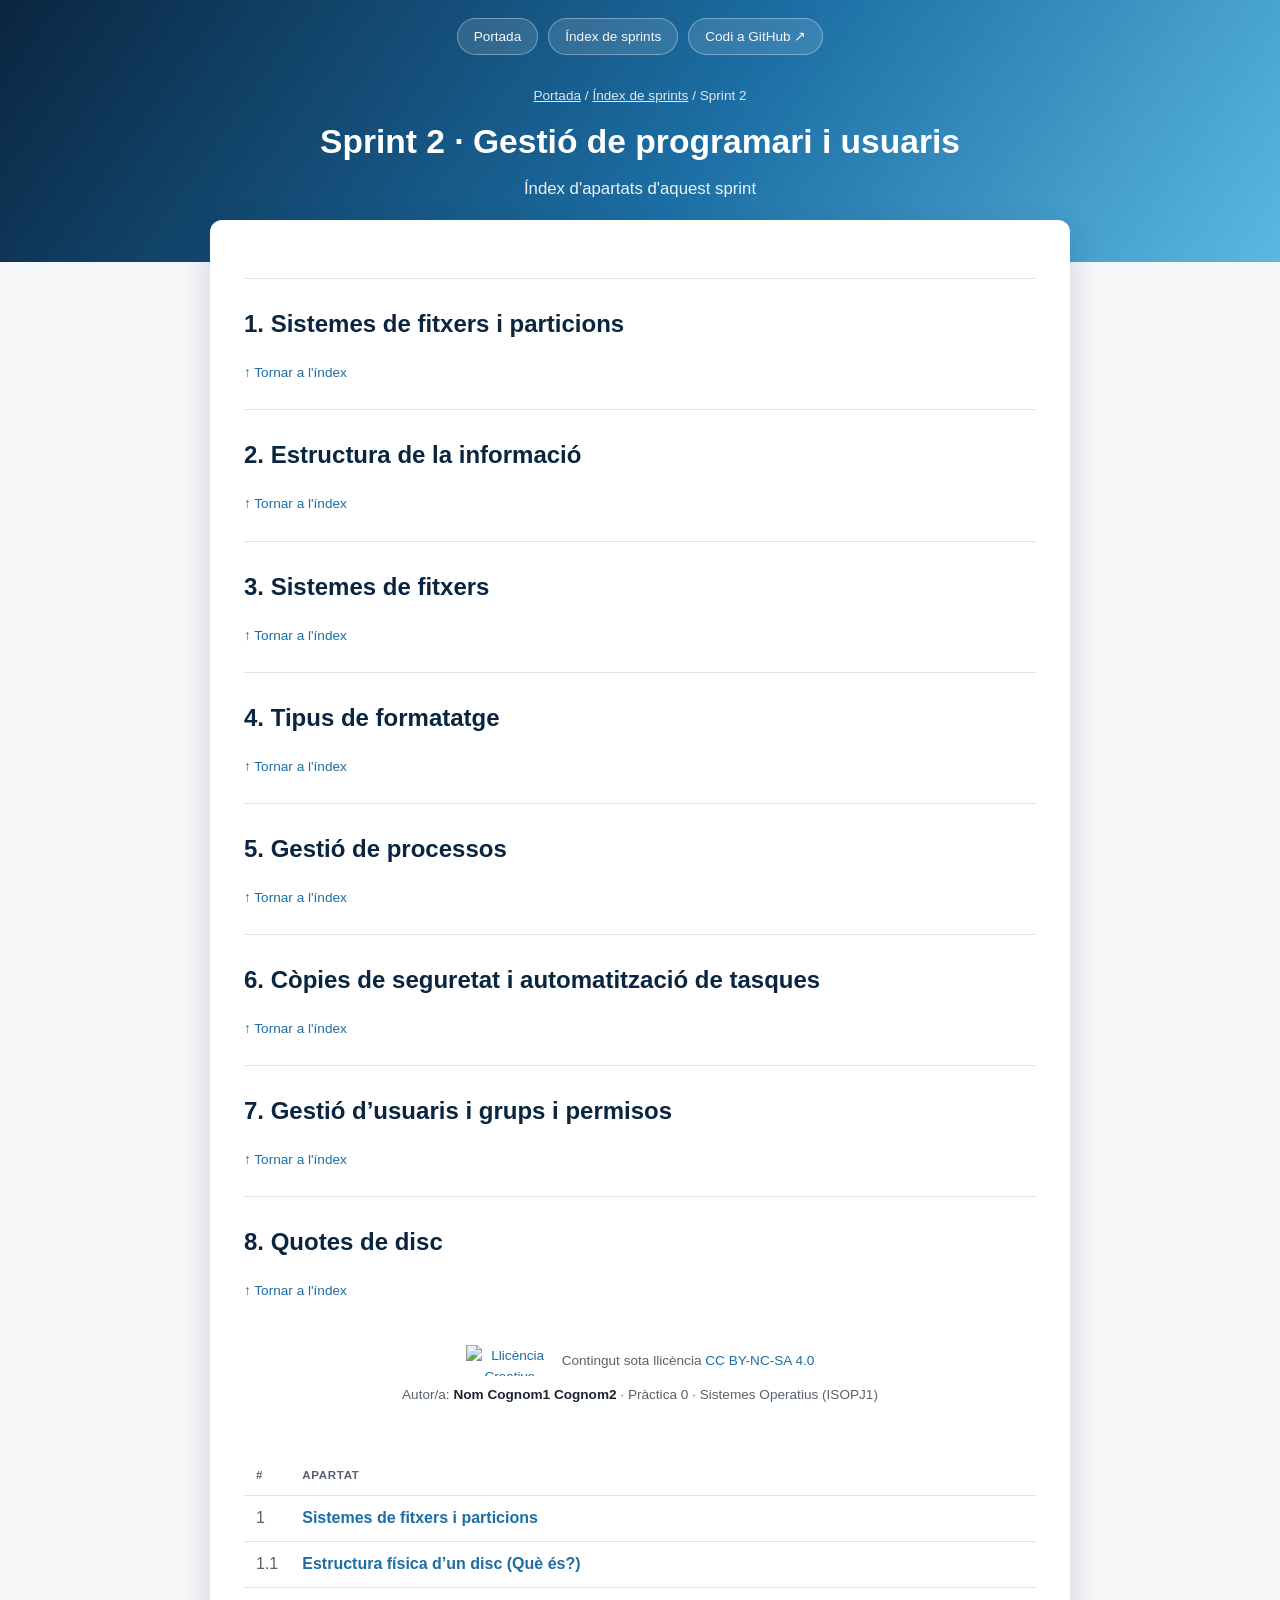
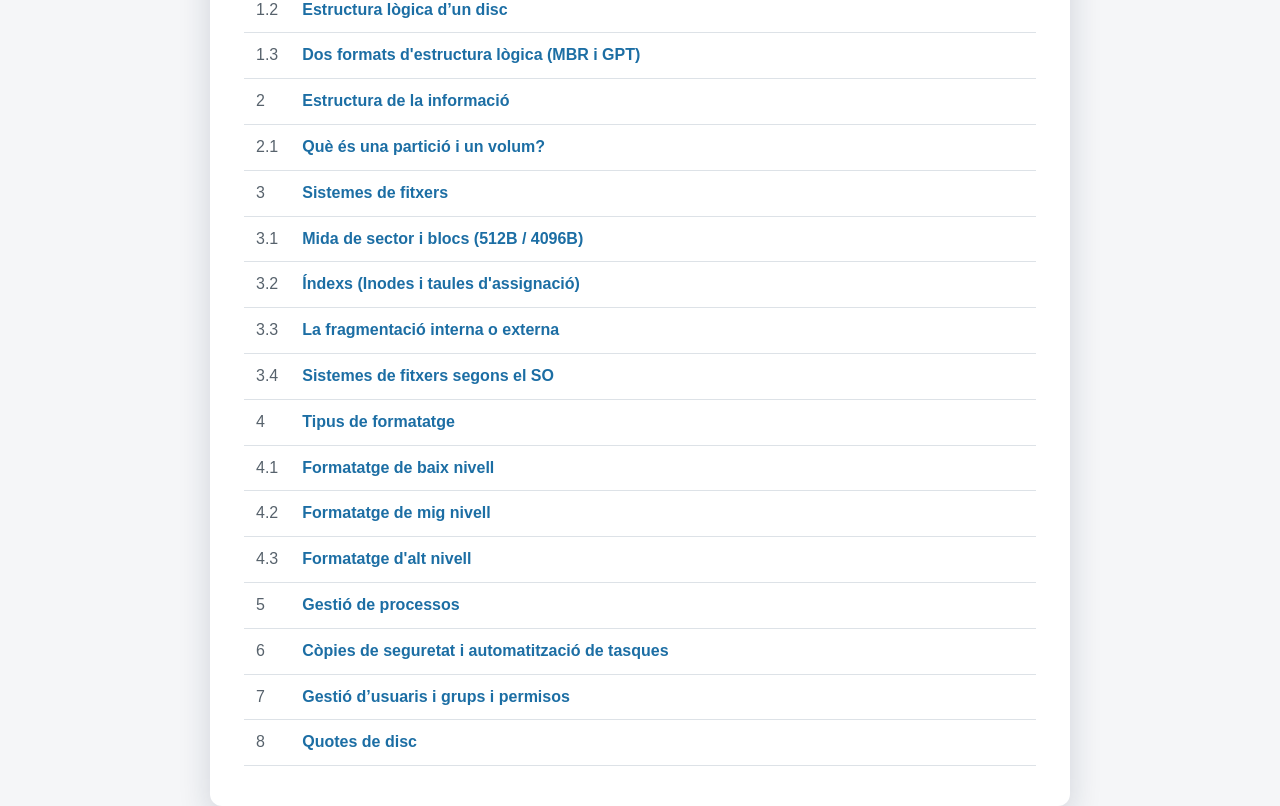
==== ubuntu/sprint2/index.html @ 359aeb5a "inici" ====
<!DOCTYPE html>
<html lang="ca">
<head>
<meta charset="UTF-8">
<meta name="viewport" content="width=device-width, initial-scale=1.0">
<title>Sprint 2 · Gestió de programari i usuaris</title>
<link rel="stylesheet" href="../../css/estils.css">
</head>
<body>

<header class="hero">
  <nav class="hero-nav">
    <a href="../../index.html">Portada</a>
    <a href="../../sprints.html">Índex de sprints</a>
    <a href="https://github.com/" target="_blank" rel="noopener">Codi a GitHub ↗</a>
  </nav>
  <div class="hero-titol">
    <p class="miguetes"><a href="../index.html">Portada</a> / <a href="../sprints.html">Índex de sprints</a> / Sprint 2</p>
    <h1>Sprint 2 · Gestió de programari i usuaris</h1>
    <p class="subtitol">Índex d'apartats d'aquest sprint</p>
  </div>
</header>

<main class="contenidor">
  <section class="panell">
    <a id="index-apartats"></a>
    <table class="taula-apartats">
      <thead>
        <tr><th>#</th><th>Apartat</th></tr>
      </thead>
            <tbody>
        <tr><td>1</td><td><a href="#apartat1">Sistemes de fitxers i particions</a></td></tr>
        <tr class="subapartat-index"><td>1.1</td><td><a href="#apartat1-1">Estructura física d’un disc (Què és?)</a></td></tr>
        <tr class="subapartat-index"><td>1.2</td><td><a href="#apartat1-2">Estructura lògica d’un disc</a></td></tr>
        <tr class="subapartat-index"><td>1.3</td><td><a href="#apartat1-3">Dos formats d'estructura lògica (MBR i GPT)</a></td></tr>
        
        <tr><td>2</td><td><a href="#apartat2">Estructura de la informació</a></td></tr>
        <tr class="subapartat-index"><td>2.1</td><td><a href="#apartat2-1">Què és una partició i un volum?</a></td></tr>
        
        <tr><td>3</td><td><a href="#apartat3">Sistemes de fitxers</a></td></tr>
        <tr class="subapartat-index"><td>3.1</td><td><a href="#apartat3-1">Mida de sector i blocs (512B / 4096B)</a></td></tr>
        <tr class="subapartat-index"><td>3.2</td><td><a href="#apartat3-2">Índexs (Inodes i taules d'assignació)</a></td></tr>
        <tr class="subapartat-index"><td>3.3</td><td><a href="#apartat3-3">La fragmentació interna o externa</a></td></tr>
        <tr class="subapartat-index"><td>3.4</td><td><a href="#apartat3-4">Sistemes de fitxers segons el SO</a></td></tr>
        
        <tr><td>4</td><td><a href="#apartat4">Tipus de formatatge</a></td></tr> 
        <tr class="subapartat-index"><td>4.1</td><td><a href="#apartat4-1">Formatatge de baix nivell</a></td></tr>
        <tr class="subapartat-index"><td>4.2</td><td><a href="#apartat4-2">Formatatge de mig nivell</a></td></tr>
        <tr class="subapartat-index"><td>4.3</td><td><a href="#apartat4-3">Formatatge d'alt nivell</a></td></tr>

        <tr><td>5</td><td><a href="#apartat5">Gestió de processos</a></td></tr>
        <tr><td>6</td><td><a href="#apartat6">Còpies de seguretat i automatització de tasques</a></td></tr>
        <tr><td>7</td><td><a href="#apartat7">Gestió d’usuaris i grups i permisos</a></td></tr>        
        <tr><td>8</td><td><a href="#apartat8">Quotes de disc</a></td></tr>
      </tbody>

    <article class="apartat" id="apartat1">
      <h2>1. Sistemes de fitxers i particions</h2>
      <p class="tornar-index"><a href="#index-apartats">↑ Tornar a l'índex</a></p>
    </article>
    <article class="apartat" id="apartat2">
      <h2>2. Estructura de la informació</h2>
      <p class="tornar-index"><a href="#index-apartats">↑ Tornar a l'índex</a></p>
    </article>
    <article class="apartat" id="apartat3">
      <h2>3. Sistemes de fitxers</h2>
      <p class="tornar-index"><a href="#index-apartats">↑ Tornar a l'índex</a></p>
    </article>
    <article class="apartat" id="apartat4">
      <h2>4. Tipus de formatatge</h2>
      <p class="tornar-index"><a href="#index-apartats">↑ Tornar a l'índex</a></p>
    </article>
    <article class="apartat" id="apartat5">
      <h2>5. Gestió de processos</h2>
      <p class="tornar-index"><a href="#index-apartats">↑ Tornar a l'índex</a></p>
    </article>
    <article class="apartat" id="apartat6">
      <h2>6. Còpies de seguretat i automatització de tasques</h2>
      <p class="tornar-index"><a href="#index-apartats">↑ Tornar a l'índex</a></p>
    </article>
    <article class="apartat" id="apartat7">
      <h2>7. Gestió d’usuaris i grups i permisos</h2>
      <p class="tornar-index"><a href="#index-apartats">↑ Tornar a l'índex</a></p>
    </article>
    <article class="apartat" id="apartat8">
      <h2>8. Quotes de disc</h2>
      <p class="tornar-index"><a href="#index-apartats">↑ Tornar a l'índex</a></p>
    </article>
  </section>
</main>

<footer class="peu">
  <p class="peu-llicencia">
    <a href="https://creativecommons.org/licenses/by-nc-sa/4.0/deed.ca" target="_blank" rel="license noopener">
      <img src="https://licensebuttons.net/l/by-nc-sa/4.0/88x31.png" alt="Llicència Creative Commons Reconeixement-NoComercial-CompartirIgual 4.0" width="88" height="31">
    </a>
    <span>Contingut sota llicència <a href="https://creativecommons.org/licenses/by-nc-sa/4.0/deed.ca" target="_blank" rel="license noopener">CC BY-NC-SA 4.0</a></span>
  </p>
  <p class="autoria">Autor/a: <strong>Nom Cognom1 Cognom2</strong> · Pràctica 0 · Sistemes Operatius (ISOPJ1)</p>
</footer>

</body>
</html>
---- css/estils.css ----
/* Full de estils comu per a tot el lloc.
   Enllaça-la sempre igual:
   <link rel="stylesheet" href="../css/estils.css">  (des d'una carpeta de sprint)
   <link rel="stylesheet" href="css/estils.css">      (des de l'arrel) */

:root {
  --mari: #0a2540;
  --teal: #1c6ea4;
  --ambre: #5bb8e0;
  --tinta: #1b2430;
  --tinta-suau: #57626c;
  --fons: #f5f6f8;
  --blanc: #ffffff;
  --vora: #dde2e7;
  --radi: 12px;
}

* { box-sizing: border-box; }

body {
  margin: 0;
  font-family: "Segoe UI", Roboto, Arial, sans-serif;
  color: var(--tinta);
  background: var(--fons);
  line-height: 1.55;
}

a { color: var(--teal); text-decoration: none; }
a:hover { text-decoration: underline; }

.contenidor {
  max-width: 900px;
  margin: 0 auto;
  padding: 0 20px;
}

/* ---------- Capçalera / hero (present a totes les pàgines) ---------- */
.hero {
  background: linear-gradient(125deg, var(--mari) 0%, var(--teal) 55%, var(--ambre) 100%);
  padding-bottom: 60px;
  color: var(--blanc);
}

.hero-nav {
  display: flex;
  justify-content: center;
  gap: 10px;
  flex-wrap: wrap;
  padding: 18px 20px 0;
}

.hero-nav a {
  color: rgba(255, 255, 255, 0.95);
  background: rgba(255, 255, 255, 0.12);
  border: 1px solid rgba(255, 255, 255, 0.35);
  padding: 7px 16px;
  border-radius: 999px;
  font-size: 0.85rem;
  text-decoration: none;
}
.hero-nav a:hover { background: rgba(255, 255, 255, 0.24); text-decoration: none; }

.hero-titol {
  text-align: center;
  padding: 30px 20px 0;
}

.hero-titol .miguetes {
  font-size: 0.85rem;
  opacity: 0.85;
  margin: 0 0 10px;
}
.hero-titol .miguetes a { color: #fff; text-decoration: underline; }

.hero-titol h1 {
  margin: 0 0 8px;
  font-size: 2.1rem;
  color: #fff;
}

.hero-titol p.subtitol {
  margin: 0;
  opacity: 0.92;
  font-size: 1.05rem;
}

/* ---------- Panell blanc flotant que xafa el hero ---------- */
main { padding-bottom: 50px; }

.panell {
  background: var(--blanc);
  border-radius: var(--radi);
  box-shadow: 0 12px 32px rgba(18, 37, 66, 0.16);
  margin-top: -42px;
  padding: 32px 34px;
  position: relative;
  z-index: 1;
}

/* ---------- Portada ---------- */
.portada-hero { text-align: center; }
.portada-hero img.imatge-portada {
  max-width: 300px;
  width: 100%;
  height: auto;
  margin-bottom: 22px;
}

.fitxa-alumne {
  display: inline-block;
  background: var(--fons);
  border: 1px solid var(--vora);
  border-radius: var(--radi);
  padding: 14px 22px;
  margin: 20px 0;
  text-align: left;
}
.fitxa-alumne p { margin: 3px 0; }
.fitxa-alumne strong { color: var(--mari); }

.boto {
  display: inline-block;
  background: var(--teal);
  color: var(--blanc) !important;
  padding: 12px 26px;
  border-radius: var(--radi);
  font-weight: 600;
  text-decoration: none !important;
  margin-top: 8px;
}
.boto:hover { background: var(--mari); }

/* ---------- Graella de targetes (sprints / apartats) ---------- */
.rejilla-targetes {
  display: grid;
  grid-template-columns: repeat(auto-fit, minmax(220px, 1fr));
  gap: 16px;
  margin: 24px 0 6px;
}

.targeta {
  display: block;
  background: var(--fons);
  border: 1px solid var(--vora);
  border-radius: var(--radi);
  padding: 18px 20px;
  transition: box-shadow 0.15s, transform 0.15s;
}
.targeta:hover {
  box-shadow: 0 4px 14px rgba(12, 110, 115, 0.18);
  transform: translateY(-2px);
  text-decoration: none;
}
.targeta .numero {
  display: inline-block;
  background: var(--teal);
  color: var(--blanc);
  font-size: 0.75rem;
  font-weight: 700;
  padding: 2px 9px;
  border-radius: 999px;
  margin-bottom: 8px;
}
.targeta h3 { margin: 0 0 4px; color: var(--tinta); font-size: 1.05rem; }
.targeta p { margin: 0; color: var(--tinta-suau); font-size: 0.9rem; }

h1, h2 { color: var(--mari); }

.consell {
  color: var(--tinta-suau);
  font-size: 0.9rem;
  margin-top: 18px;
}
.consell code { background: var(--fons); padding: 1px 5px; border-radius: 4px; }

/* ---------- Taula d'apartats (índex intern d'un sprint, amb ancoratges) ---------- */
.taula-apartats {
  width: 100%;
  border-collapse: collapse;
  margin: 6px 0 8px;
}
.taula-apartats th, .taula-apartats td {
  text-align: left;
  padding: 10px 12px;
  border-bottom: 1px solid var(--vora);
}
.taula-apartats th {
  font-size: 0.72rem;
  letter-spacing: 0.06em;
  text-transform: uppercase;
  color: var(--tinta-suau);
}
.taula-apartats td:first-child, .taula-apartats th:first-child { width: 46px; color: var(--tinta-suau); }
.taula-apartats tr:hover td { background: var(--fons); }
.taula-apartats a { font-weight: 600; }

/* ---------- Contingut d'un apartat, dins de la mateixa pàgina ---------- */
.apartat {
  scroll-margin-top: 20px;
  padding-top: 26px;
  margin-top: 26px;
  border-top: 1px solid var(--vora);
}
.apartat h2 { margin-top: 0; }
.apartat img {
  max-width: 100%;
  border-radius: var(--radi);
  border: 1px solid var(--vora);
  margin: 14px 0;
}
.apartat ul { padding-left: 22px; }
.apartat li { margin: 4px 0; }
.tornar-index { font-size: 0.85rem; }

/* ---------- Peu de pàgina: llicència i autoria (fix a totes les pàgines) ---------- */
footer.peu {
  text-align: center;
  color: var(--tinta-suau);
  font-size: 0.85rem;
  padding: 30px 20px 46px;
}
.peu-llicencia {
  display: flex;
  align-items: center;
  justify-content: center;
  gap: 8px;
  flex-wrap: wrap;
  margin: 0 0 8px;
}
.peu-llicencia img { display: block; }
footer.peu .autoria { margin: 0; }
footer.peu .autoria strong { color: var(--tinta); }

/* ---------- Bloc de llicència a la portada ---------- */
.bloc-llicencia {
  border: 1px solid var(--vora);
  border-radius: var(--radi);
  padding: 18px 20px;
  margin-top: 22px;
  text-align: left;
  background: var(--fons);
}
.bloc-llicencia h3 { margin: 0 0 8px; font-size: 1rem; color: var(--mari); }
.bloc-llicencia p { margin: 6px 0; font-size: 0.92rem; }
.bloc-llicencia .badge-cc { display: flex; align-items: center; gap: 10px; margin-top: 10px; }
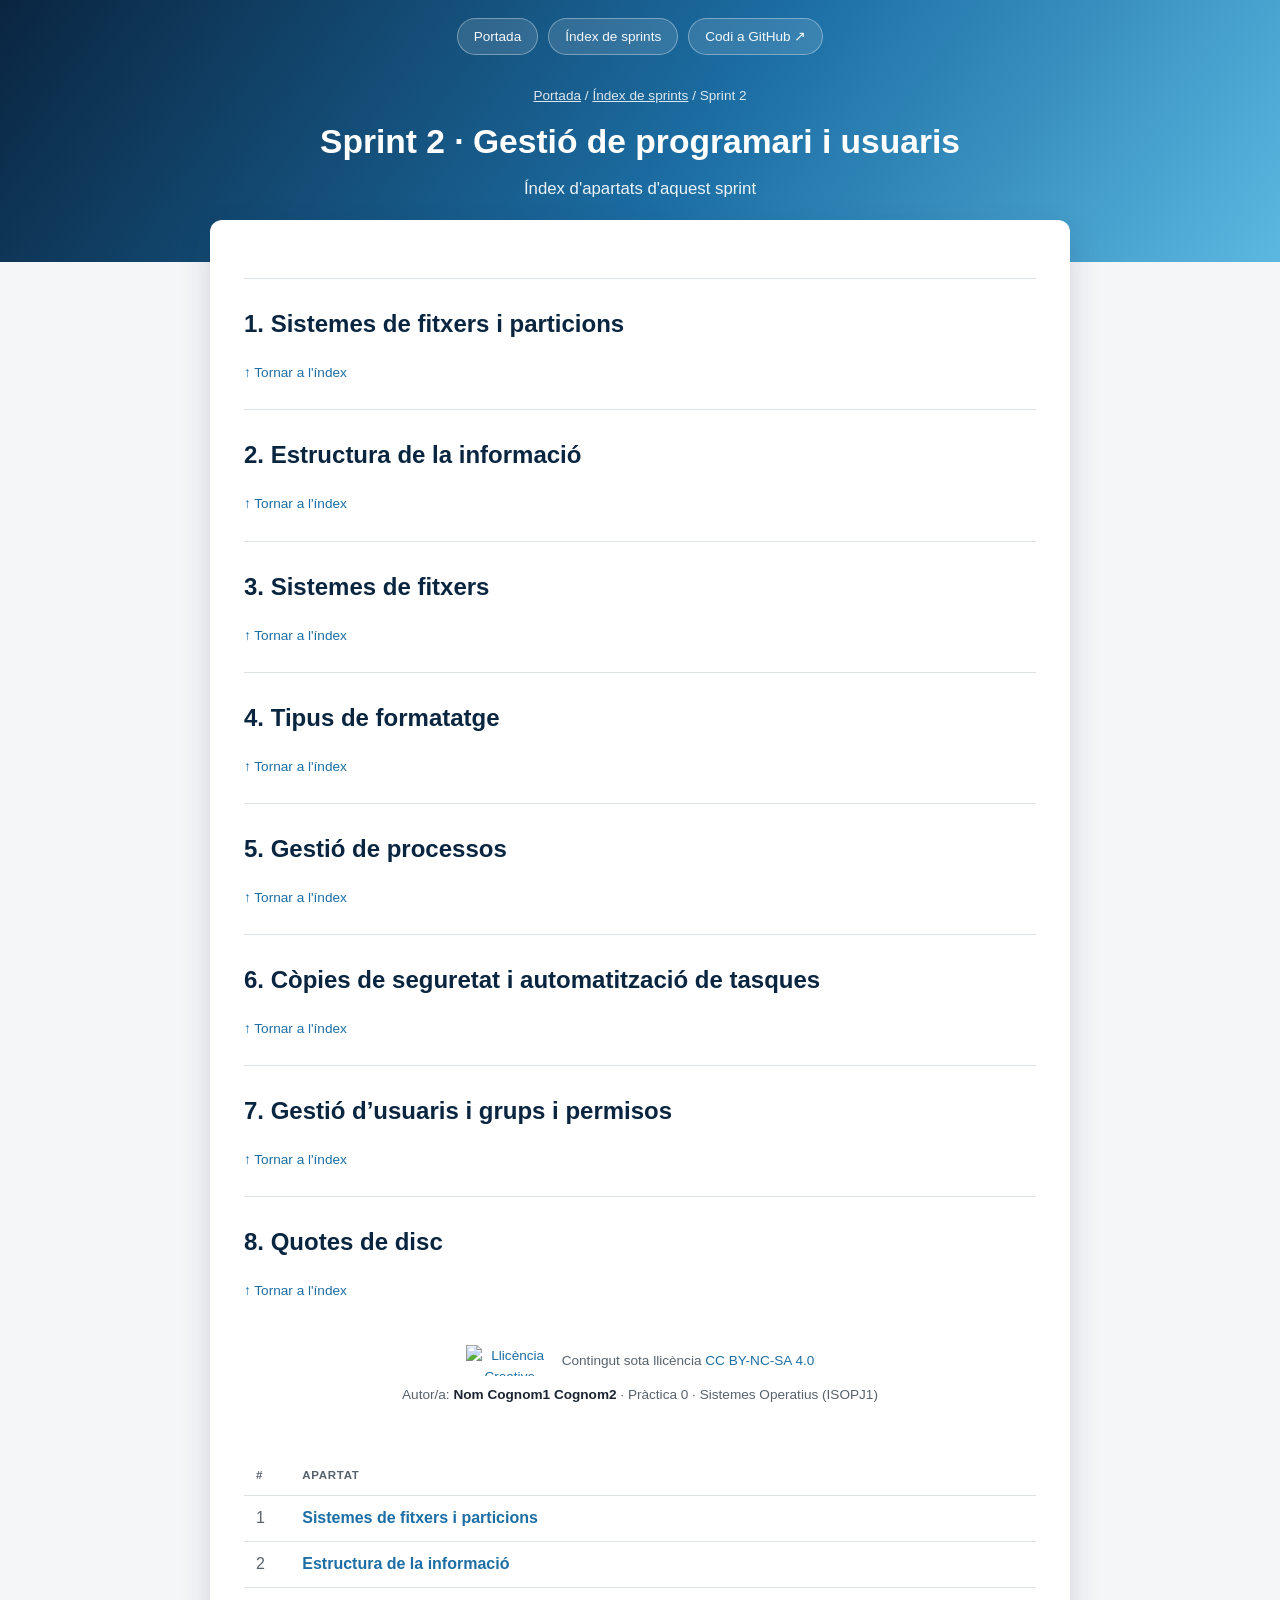
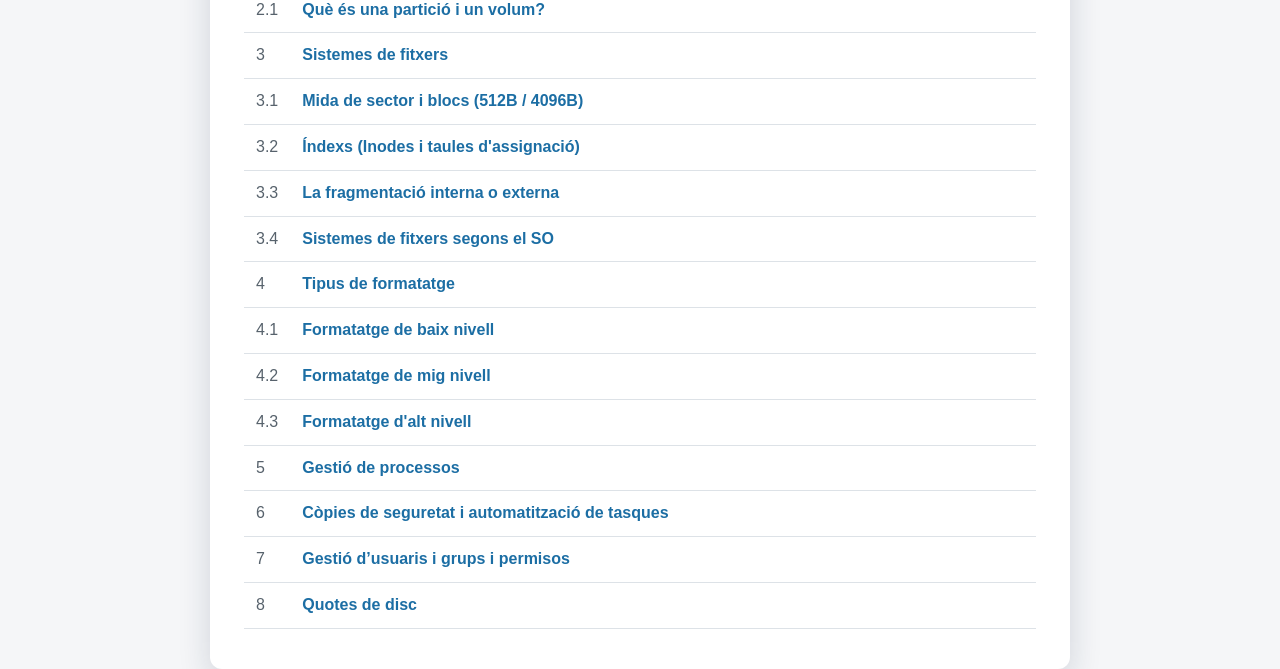
==== commit 238c2813: "inici" ====
--- a/ubuntu/sprint2/index.html
+++ b/ubuntu/sprint2/index.html
@@ -30,10 +30,6 @@
       </thead>
             <tbody>
         <tr><td>1</td><td><a href="#apartat1">Sistemes de fitxers i particions</a></td></tr>
-        <tr class="subapartat-index"><td>1.1</td><td><a href="#apartat1-1">Estructura física d’un disc (Què és?)</a></td></tr>
-        <tr class="subapartat-index"><td>1.2</td><td><a href="#apartat1-2">Estructura lògica d’un disc</a></td></tr>
-        <tr class="subapartat-index"><td>1.3</td><td><a href="#apartat1-3">Dos formats d'estructura lògica (MBR i GPT)</a></td></tr>
-        
         <tr><td>2</td><td><a href="#apartat2">Estructura de la informació</a></td></tr>
         <tr class="subapartat-index"><td>2.1</td><td><a href="#apartat2-1">Què és una partició i un volum?</a></td></tr>
         
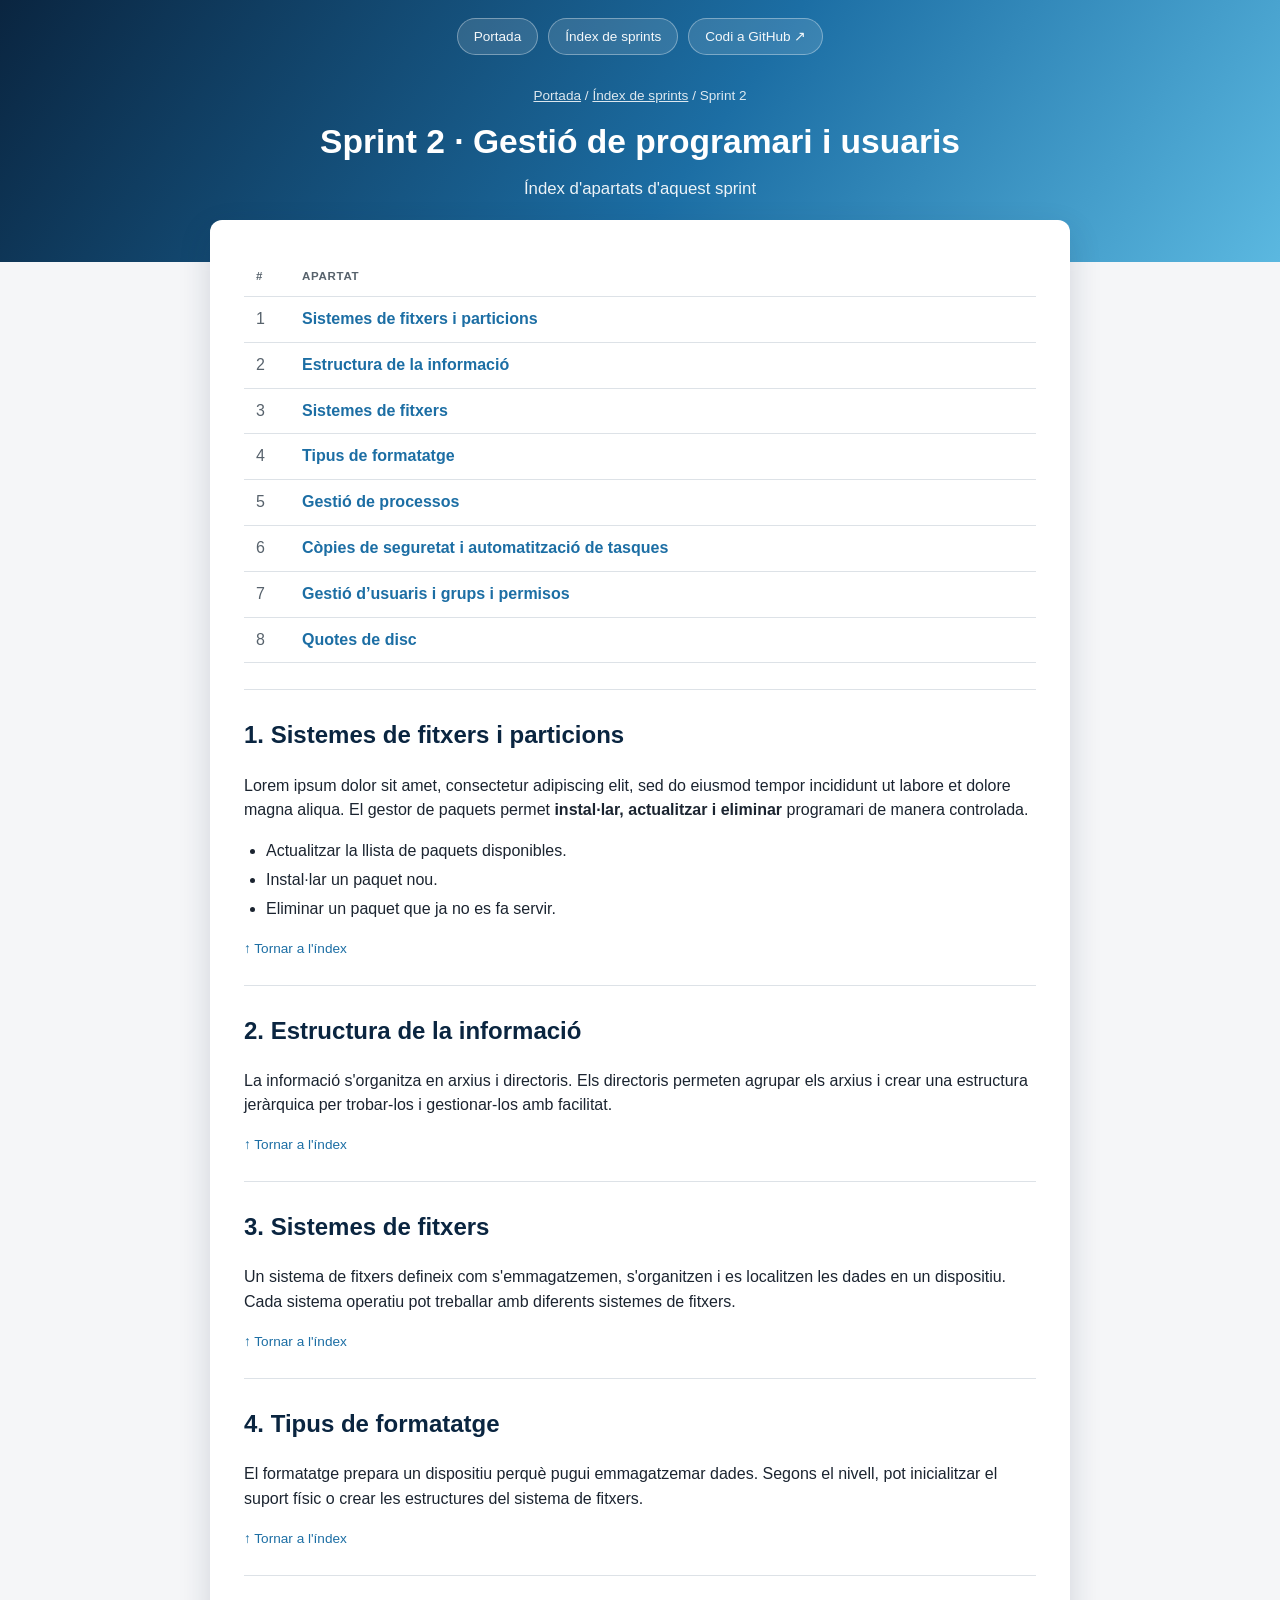
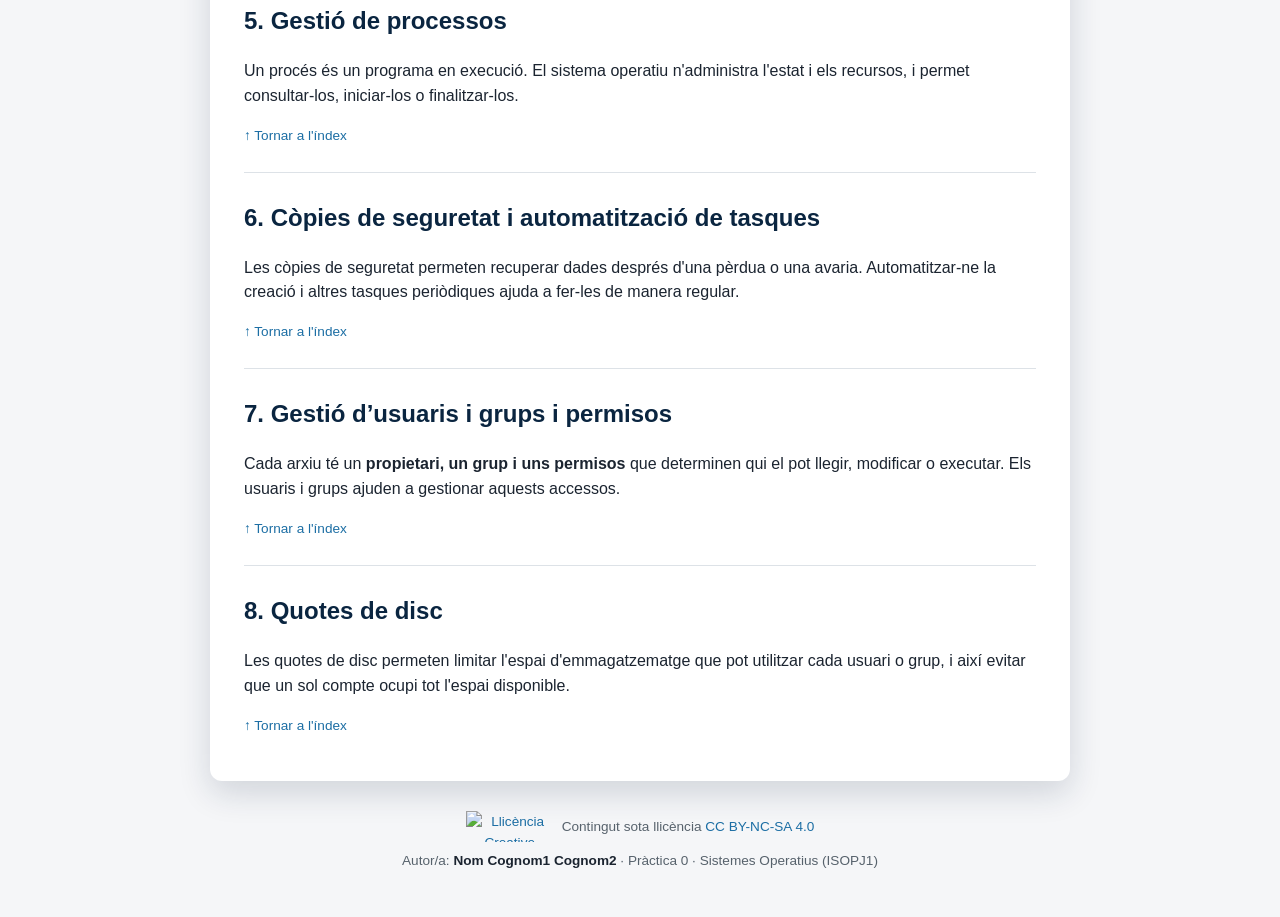
==== commit 262a7741: "actua" ====
--- a/ubuntu/sprint2/index.html
+++ b/ubuntu/sprint2/index.html
@@ -28,58 +28,79 @@
       <thead>
         <tr><th>#</th><th>Apartat</th></tr>
       </thead>
-            <tbody>
+      <tbody>
         <tr><td>1</td><td><a href="#apartat1">Sistemes de fitxers i particions</a></td></tr>
         <tr><td>2</td><td><a href="#apartat2">Estructura de la informació</a></td></tr>
-        <tr class="subapartat-index"><td>2.1</td><td><a href="#apartat2-1">Què és una partició i un volum?</a></td></tr>
-        
         <tr><td>3</td><td><a href="#apartat3">Sistemes de fitxers</a></td></tr>
-        <tr class="subapartat-index"><td>3.1</td><td><a href="#apartat3-1">Mida de sector i blocs (512B / 4096B)</a></td></tr>
-        <tr class="subapartat-index"><td>3.2</td><td><a href="#apartat3-2">Índexs (Inodes i taules d'assignació)</a></td></tr>
-        <tr class="subapartat-index"><td>3.3</td><td><a href="#apartat3-3">La fragmentació interna o externa</a></td></tr>
-        <tr class="subapartat-index"><td>3.4</td><td><a href="#apartat3-4">Sistemes de fitxers segons el SO</a></td></tr>
-        
         <tr><td>4</td><td><a href="#apartat4">Tipus de formatatge</a></td></tr> 
-        <tr class="subapartat-index"><td>4.1</td><td><a href="#apartat4-1">Formatatge de baix nivell</a></td></tr>
-        <tr class="subapartat-index"><td>4.2</td><td><a href="#apartat4-2">Formatatge de mig nivell</a></td></tr>
-        <tr class="subapartat-index"><td>4.3</td><td><a href="#apartat4-3">Formatatge d'alt nivell</a></td></tr>
-
         <tr><td>5</td><td><a href="#apartat5">Gestió de processos</a></td></tr>
         <tr><td>6</td><td><a href="#apartat6">Còpies de seguretat i automatització de tasques</a></td></tr>
         <tr><td>7</td><td><a href="#apartat7">Gestió d’usuaris i grups i permisos</a></td></tr>        
         <tr><td>8</td><td><a href="#apartat8">Quotes de disc</a></td></tr>
+
       </tbody>
+    </table>
 
     <article class="apartat" id="apartat1">
       <h2>1. Sistemes de fitxers i particions</h2>
+      <p>Lorem ipsum dolor sit amet, consectetur adipiscing elit, sed do eiusmod
+         tempor incididunt ut labore et dolore magna aliqua. El gestor de
+         paquets permet <strong>instal·lar, actualitzar i eliminar</strong>
+         programari de manera controlada.</p>
+      <ul>
+        <li>Actualitzar la llista de paquets disponibles.</li>
+        <li>Instal·lar un paquet nou.</li>
+        <li>Eliminar un paquet que ja no es fa servir.</li>
+      </ul>
       <p class="tornar-index"><a href="#index-apartats">↑ Tornar a l'índex</a></p>
     </article>
     <article class="apartat" id="apartat2">
       <h2>2. Estructura de la informació</h2>
+      <p>La informació s'organitza en arxius i directoris. Els directoris
+         permeten agrupar els arxius i crear una estructura jeràrquica per
+         trobar-los i gestionar-los amb facilitat.</p>
       <p class="tornar-index"><a href="#index-apartats">↑ Tornar a l'índex</a></p>
     </article>
     <article class="apartat" id="apartat3">
       <h2>3. Sistemes de fitxers</h2>
+      <p>Un sistema de fitxers defineix com s'emmagatzemen, s'organitzen i es
+         localitzen les dades en un dispositiu. Cada sistema operatiu pot
+         treballar amb diferents sistemes de fitxers.</p>
       <p class="tornar-index"><a href="#index-apartats">↑ Tornar a l'índex</a></p>
     </article>
     <article class="apartat" id="apartat4">
       <h2>4. Tipus de formatatge</h2>
+      <p>El formatatge prepara un dispositiu perquè pugui emmagatzemar dades.
+         Segons el nivell, pot inicialitzar el suport físic o crear les
+         estructures del sistema de fitxers.</p>
       <p class="tornar-index"><a href="#index-apartats">↑ Tornar a l'índex</a></p>
     </article>
     <article class="apartat" id="apartat5">
       <h2>5. Gestió de processos</h2>
+      <p>Un procés és un programa en execució. El sistema operatiu n'administra
+         l'estat i els recursos, i permet consultar-los, iniciar-los o
+         finalitzar-los.</p>
       <p class="tornar-index"><a href="#index-apartats">↑ Tornar a l'índex</a></p>
     </article>
     <article class="apartat" id="apartat6">
       <h2>6. Còpies de seguretat i automatització de tasques</h2>
+      <p>Les còpies de seguretat permeten recuperar dades després d'una pèrdua
+         o una avaria. Automatitzar-ne la creació i altres tasques periòdiques
+         ajuda a fer-les de manera regular.</p>
       <p class="tornar-index"><a href="#index-apartats">↑ Tornar a l'índex</a></p>
     </article>
     <article class="apartat" id="apartat7">
       <h2>7. Gestió d’usuaris i grups i permisos</h2>
+      <p>Cada arxiu té un <strong>propietari, un grup i uns permisos</strong>
+         que determinen qui el pot llegir, modificar o executar. Els usuaris
+         i grups ajuden a gestionar aquests accessos.</p>
       <p class="tornar-index"><a href="#index-apartats">↑ Tornar a l'índex</a></p>
     </article>
     <article class="apartat" id="apartat8">
       <h2>8. Quotes de disc</h2>
+      <p>Les quotes de disc permeten limitar l'espai d'emmagatzematge que pot
+         utilitzar cada usuari o grup, i així evitar que un sol compte ocupi
+         tot l'espai disponible.</p>
       <p class="tornar-index"><a href="#index-apartats">↑ Tornar a l'índex</a></p>
     </article>
   </section>
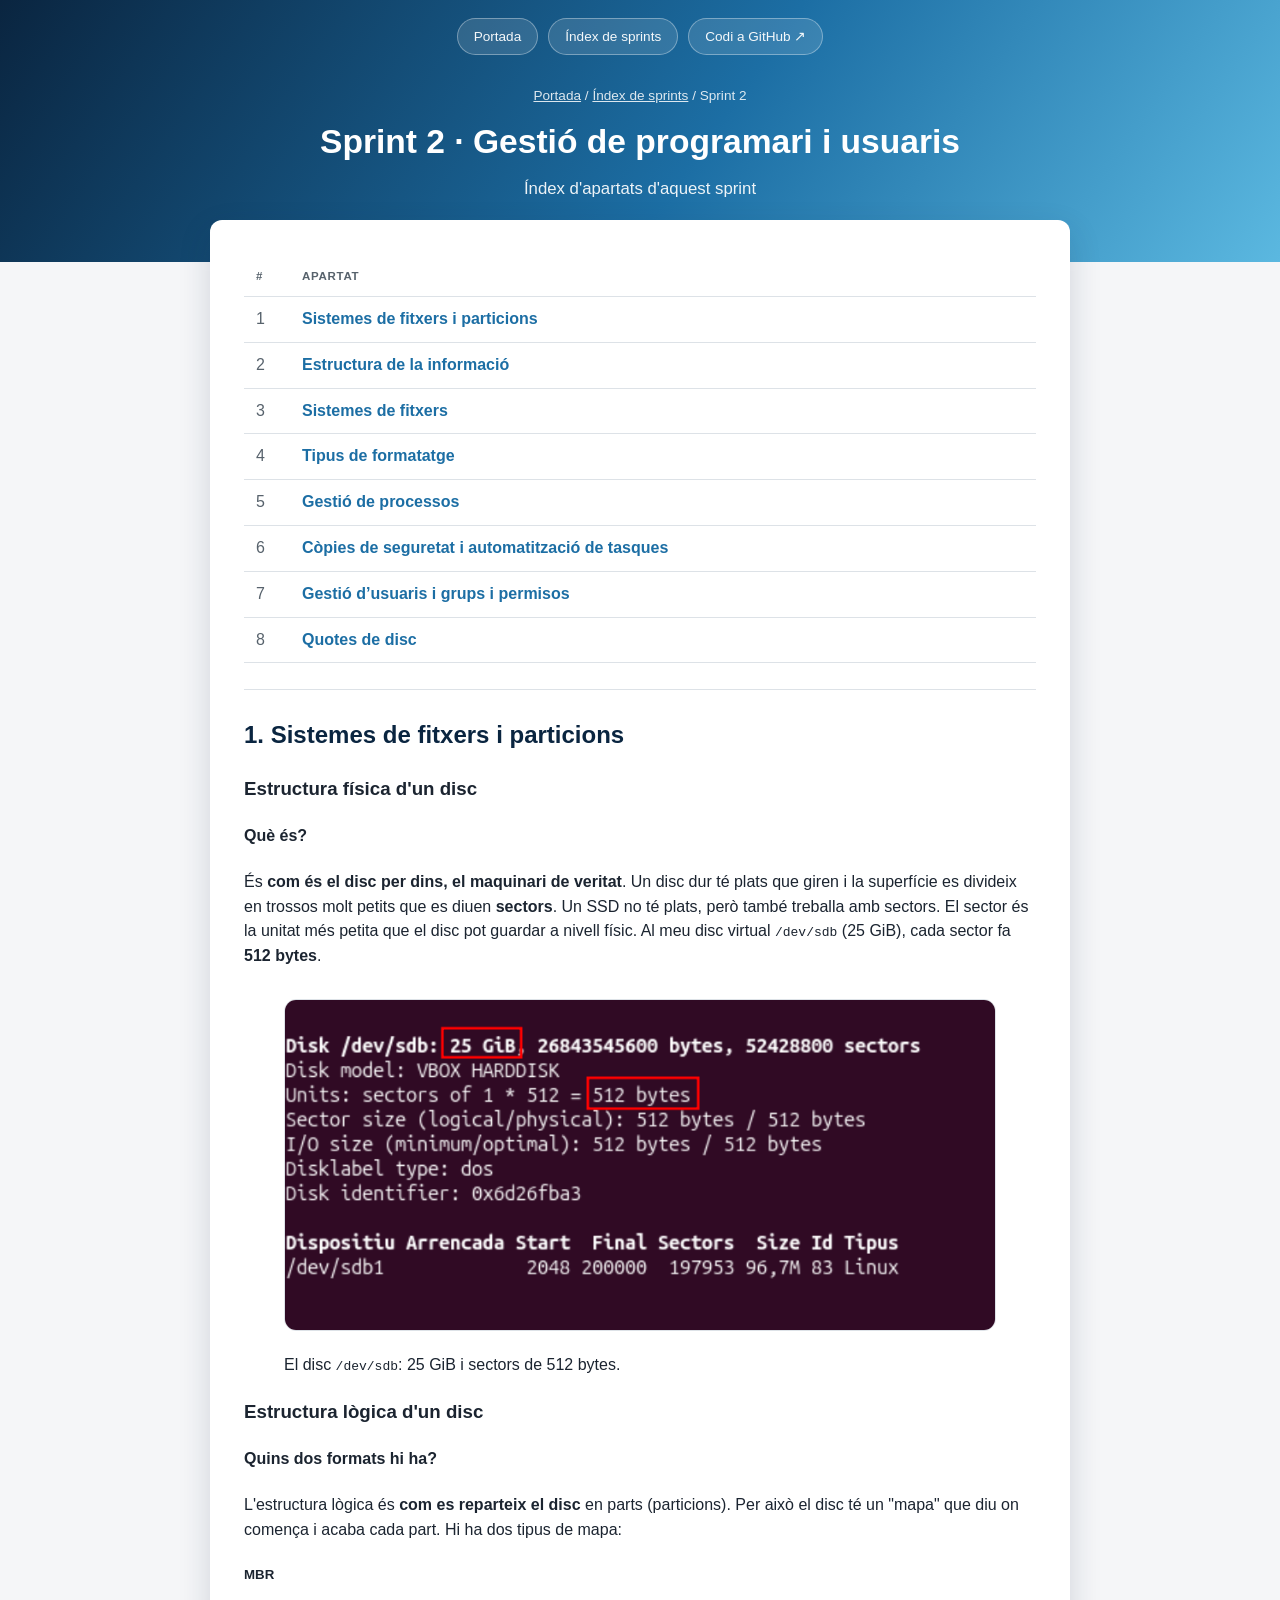
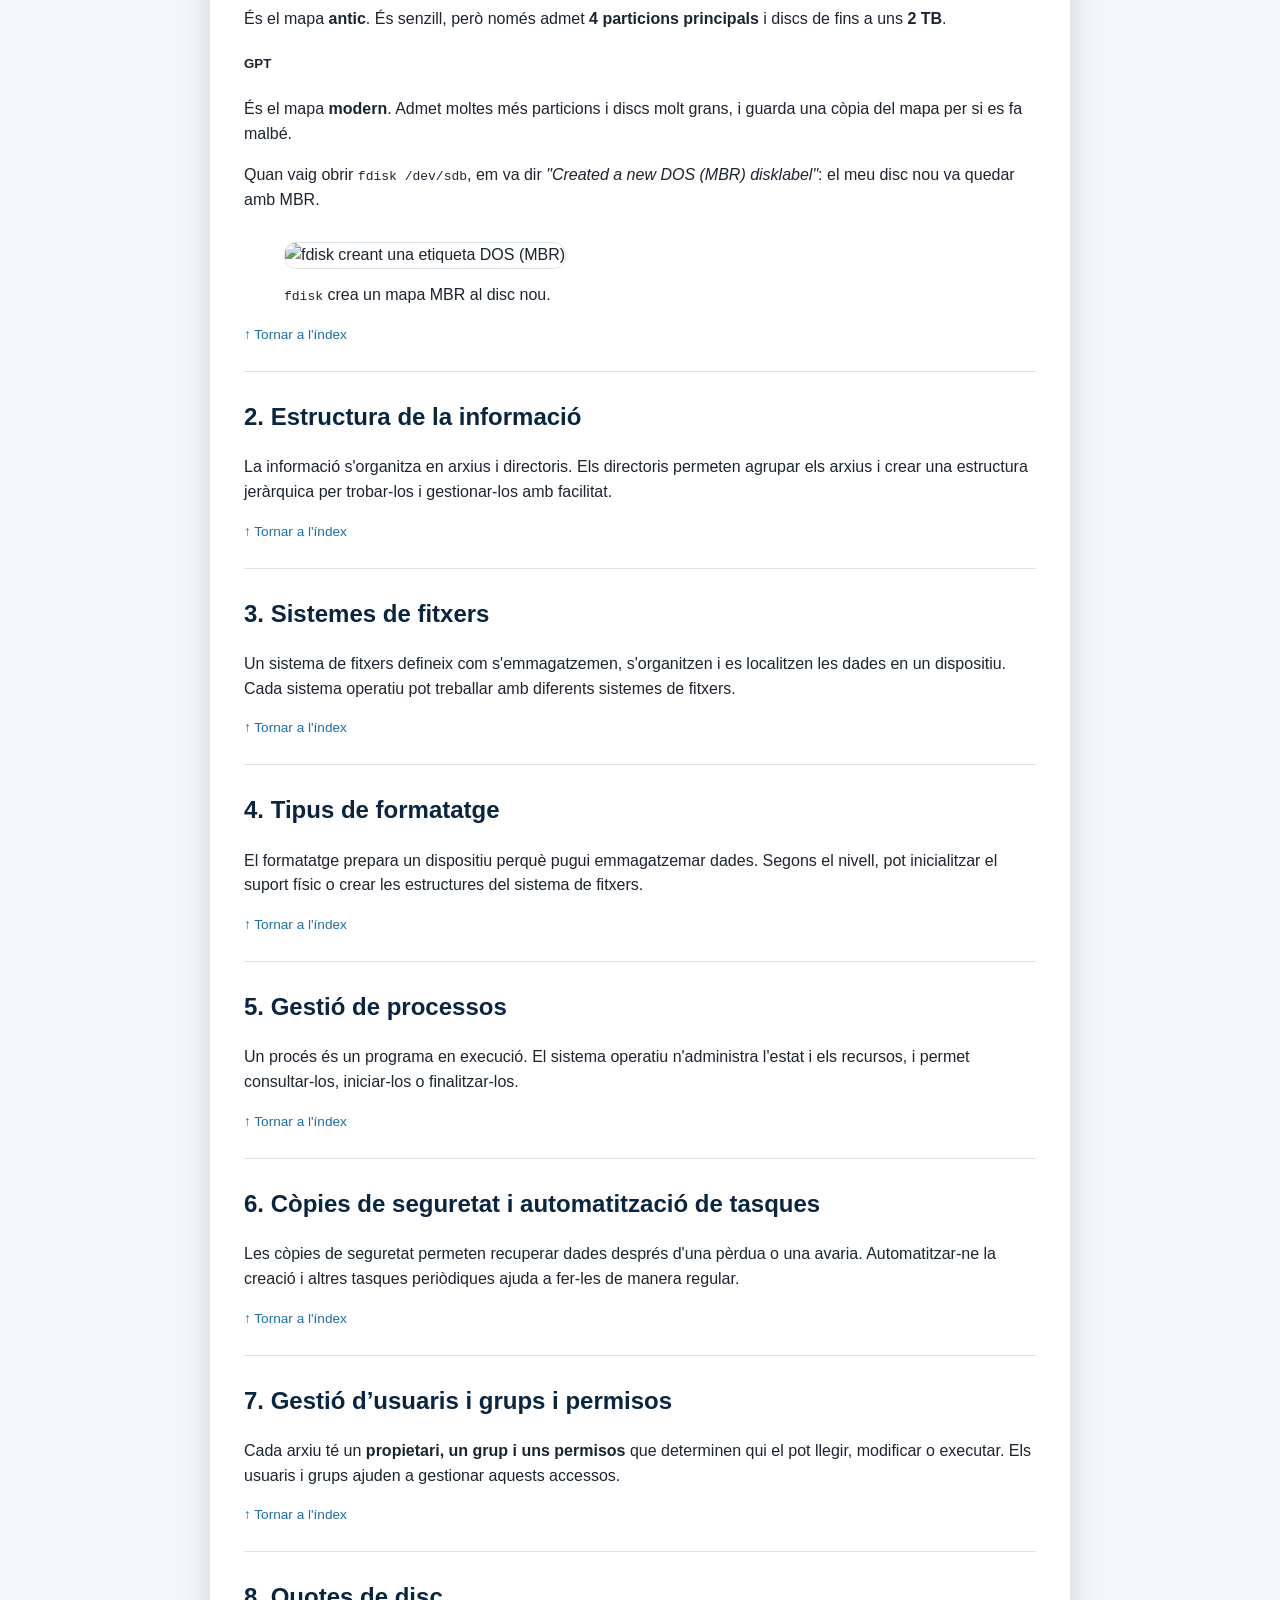
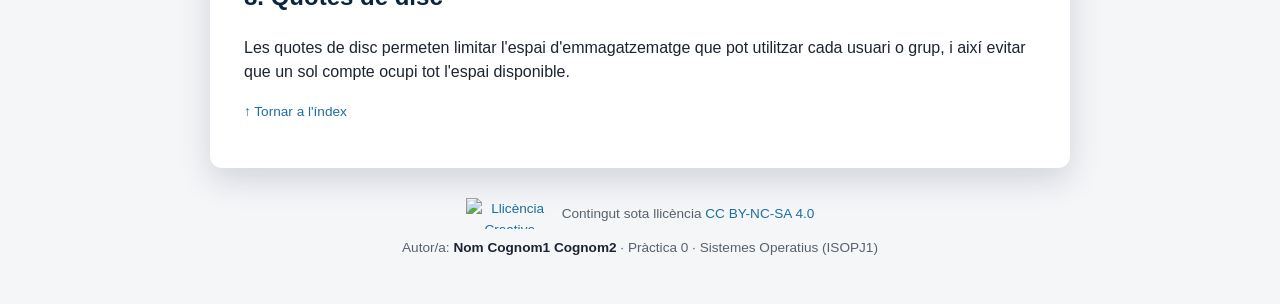
==== commit 20d90fcb: "actuali" ====
--- a/ubuntu/sprint2/index.html
+++ b/ubuntu/sprint2/index.html
@@ -41,19 +41,39 @@
       </tbody>
     </table>
 
-    <article class="apartat" id="apartat1">
-      <h2>1. Sistemes de fitxers i particions</h2>
-      <p>Lorem ipsum dolor sit amet, consectetur adipiscing elit, sed do eiusmod
-         tempor incididunt ut labore et dolore magna aliqua. El gestor de
-         paquets permet <strong>instal·lar, actualitzar i eliminar</strong>
-         programari de manera controlada.</p>
-      <ul>
-        <li>Actualitzar la llista de paquets disponibles.</li>
-        <li>Instal·lar un paquet nou.</li>
-        <li>Eliminar un paquet que ja no es fa servir.</li>
-      </ul>
-      <p class="tornar-index"><a href="#index-apartats">↑ Tornar a l'índex</a></p>
-    </article>
+     <article class="apartat" id="apartat1">
+    <h2>1. Sistemes de fitxers i particions</h2>
+
+    <h3>Estructura física d'un disc</h3>
+    <h4>Què és?</h4>
+    <p>És <strong>com és el disc per dins, el maquinari de veritat</strong>. Un disc dur té plats que giren i la superfície
+       es divideix en trossos molt petits que es diuen <strong>sectors</strong>. Un SSD no té plats, però també treballa amb sectors.
+       El sector és la unitat més petita que el disc pot guardar a nivell físic. Al meu disc virtual <code>/dev/sdb</code>
+       (25 GiB), cada sector fa <strong>512 bytes</strong>.</p>
+    <figure>
+      <img src="imatge/dsk1.png" alt="fdisk mostrant /dev/sdb de 25 GiB amb sectors de 512 bytes">
+      <figcaption>El disc <code>/dev/sdb</code>: 25 GiB i sectors de 512 bytes.</figcaption>
+    </figure>
+
+    <h3>Estructura lògica d'un disc</h3>
+    <h4>Quins dos formats hi ha?</h4>
+    <p>L'estructura lògica és <strong>com es reparteix el disc</strong> en parts (particions). Per això el disc té un "mapa"
+       que diu on comença i acaba cada part. Hi ha dos tipus de mapa:</p>
+    <h5>MBR</h5>
+    <p>És el mapa <strong>antic</strong>. És senzill, però només admet <strong>4 particions principals</strong> i discs de
+       fins a uns <strong>2 TB</strong>.</p>
+    <h5>GPT</h5>
+    <p>És el mapa <strong>modern</strong>. Admet moltes més particions i discs molt grans, i guarda una còpia del mapa per si
+       es fa malbé.</p>
+    <p>Quan vaig obrir <code>fdisk /dev/sdb</code>, em va dir <em>"Created a new DOS (MBR) disklabel"</em>: el meu disc nou
+       va quedar amb MBR.</p>
+    <figure>
+      <img src="img/fdisk-mbr.png" alt="fdisk creant una etiqueta DOS (MBR)">
+      <figcaption><code>fdisk</code> crea un mapa MBR al disc nou.</figcaption>
+    </figure>
+    <p class="tornar-index"><a href="#index-apartats">↑ Tornar a l'índex</a></p>
+  </article>
+
     <article class="apartat" id="apartat2">
       <h2>2. Estructura de la informació</h2>
       <p>La informació s'organitza en arxius i directoris. Els directoris
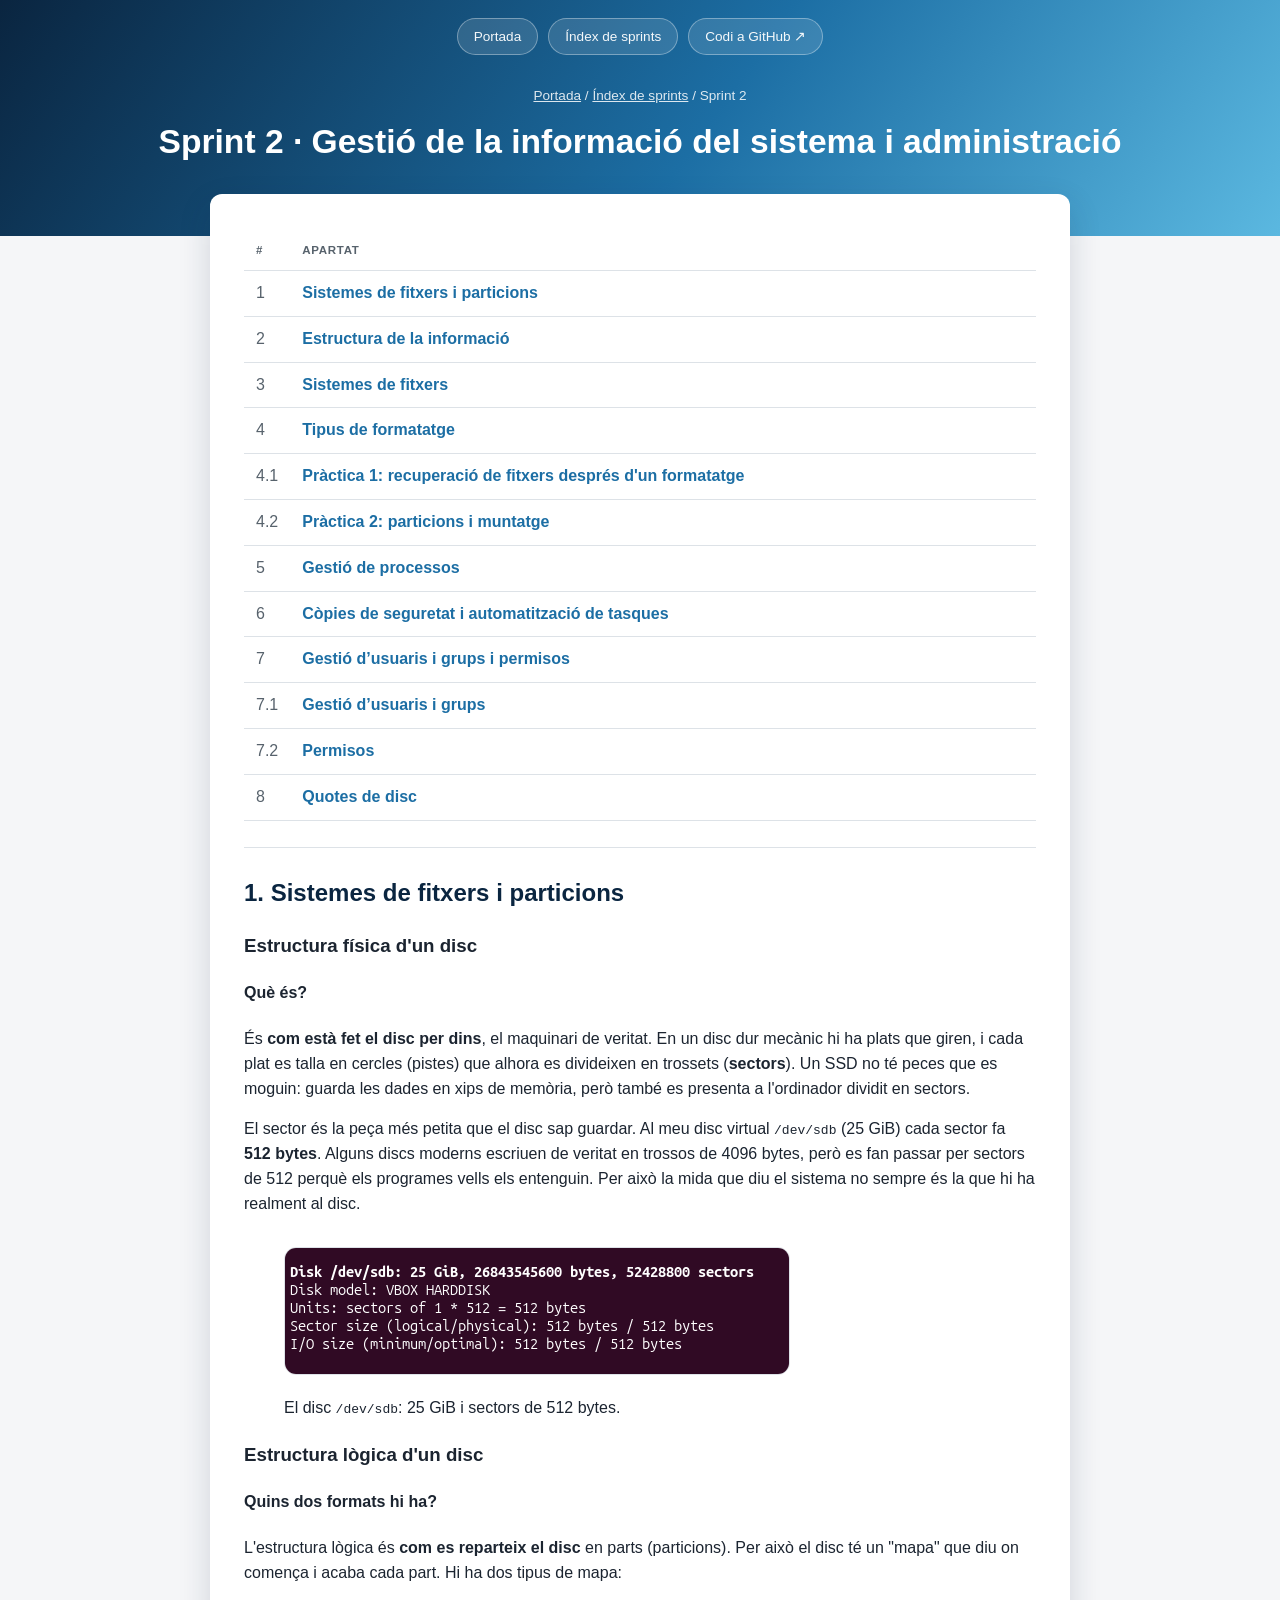
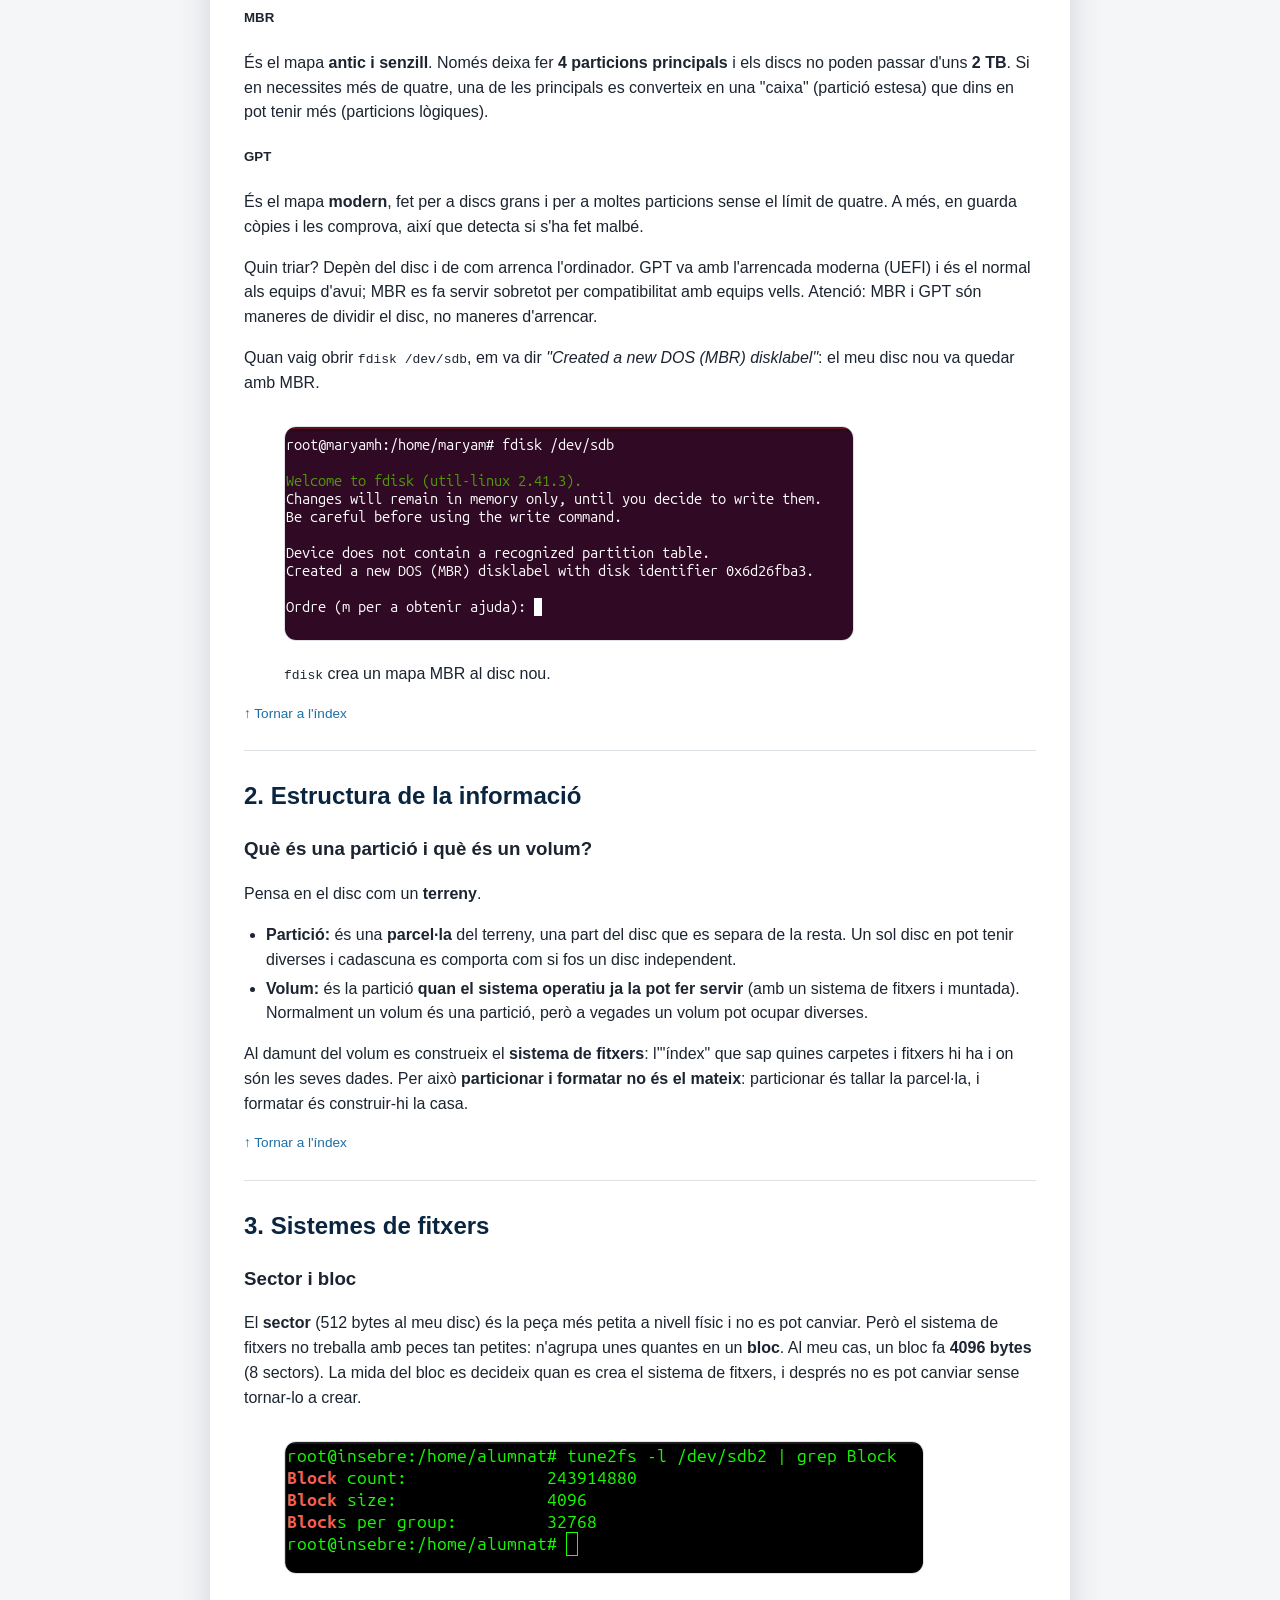
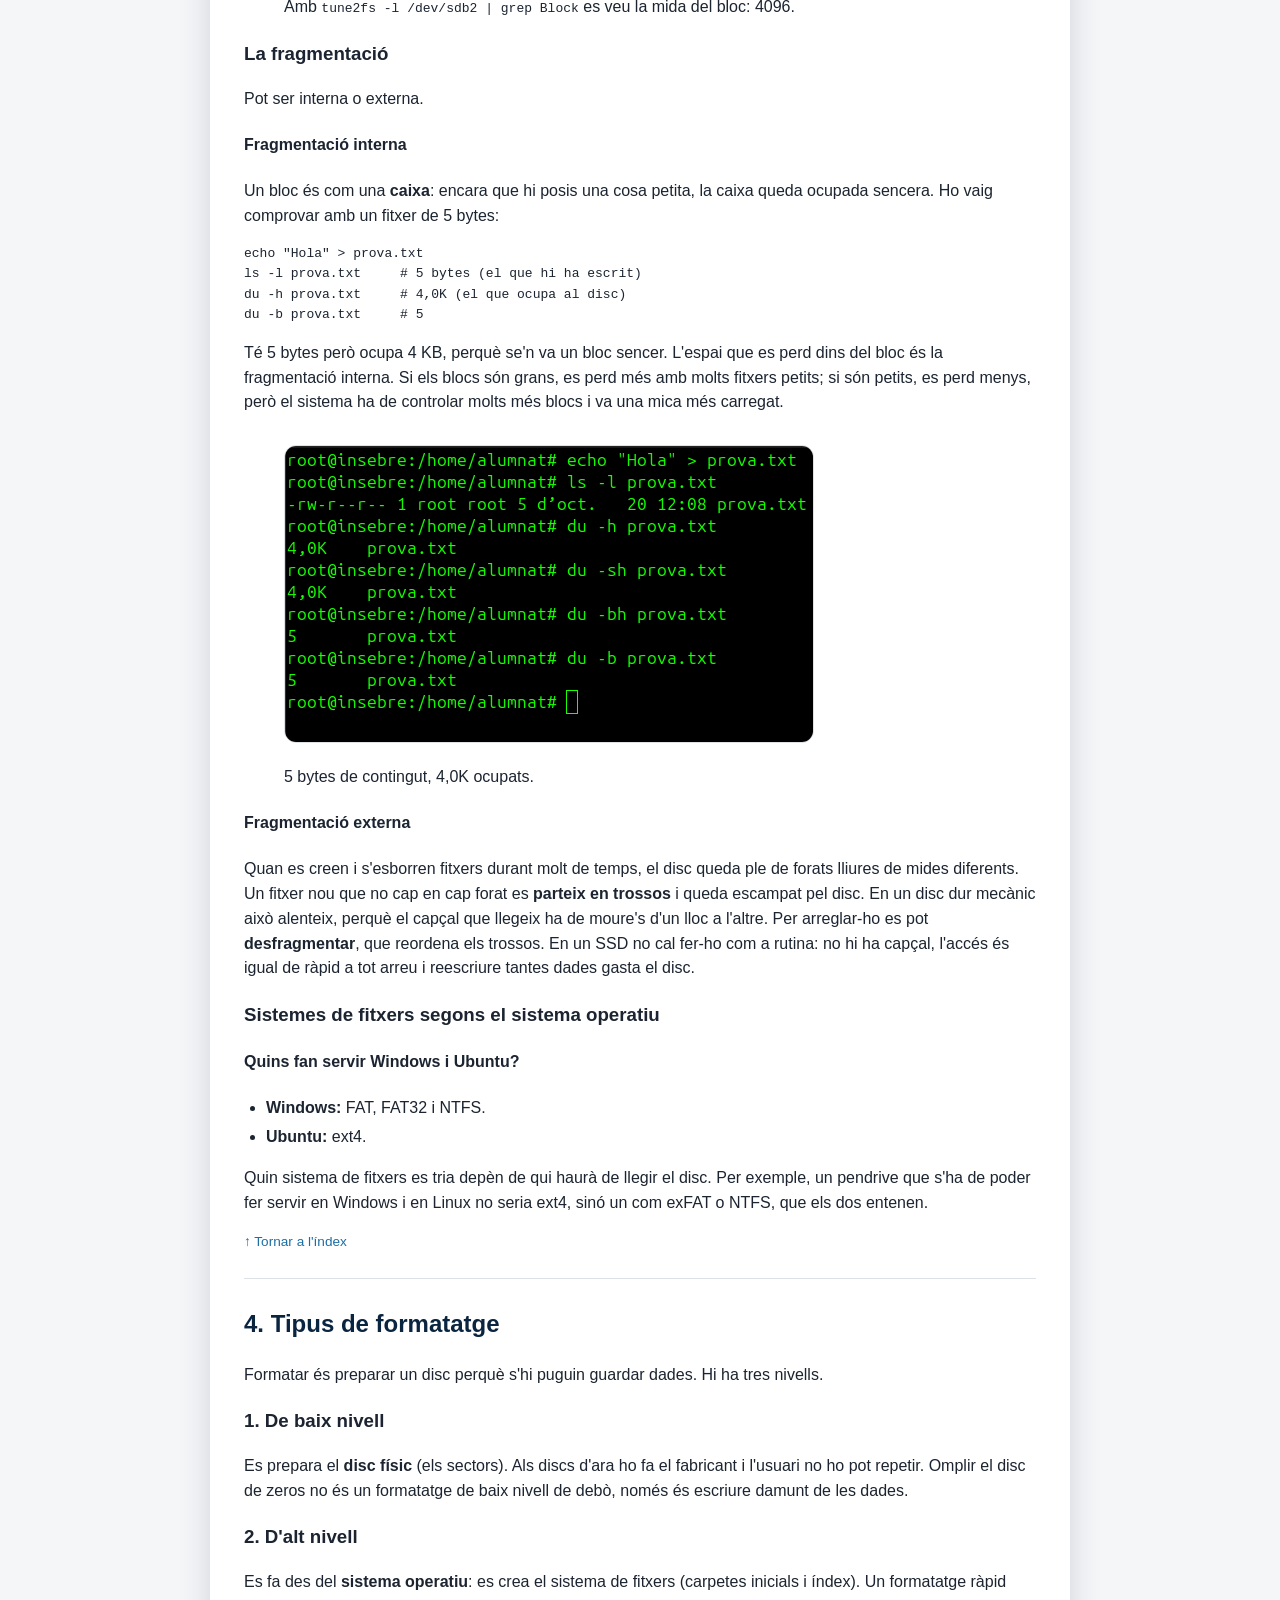
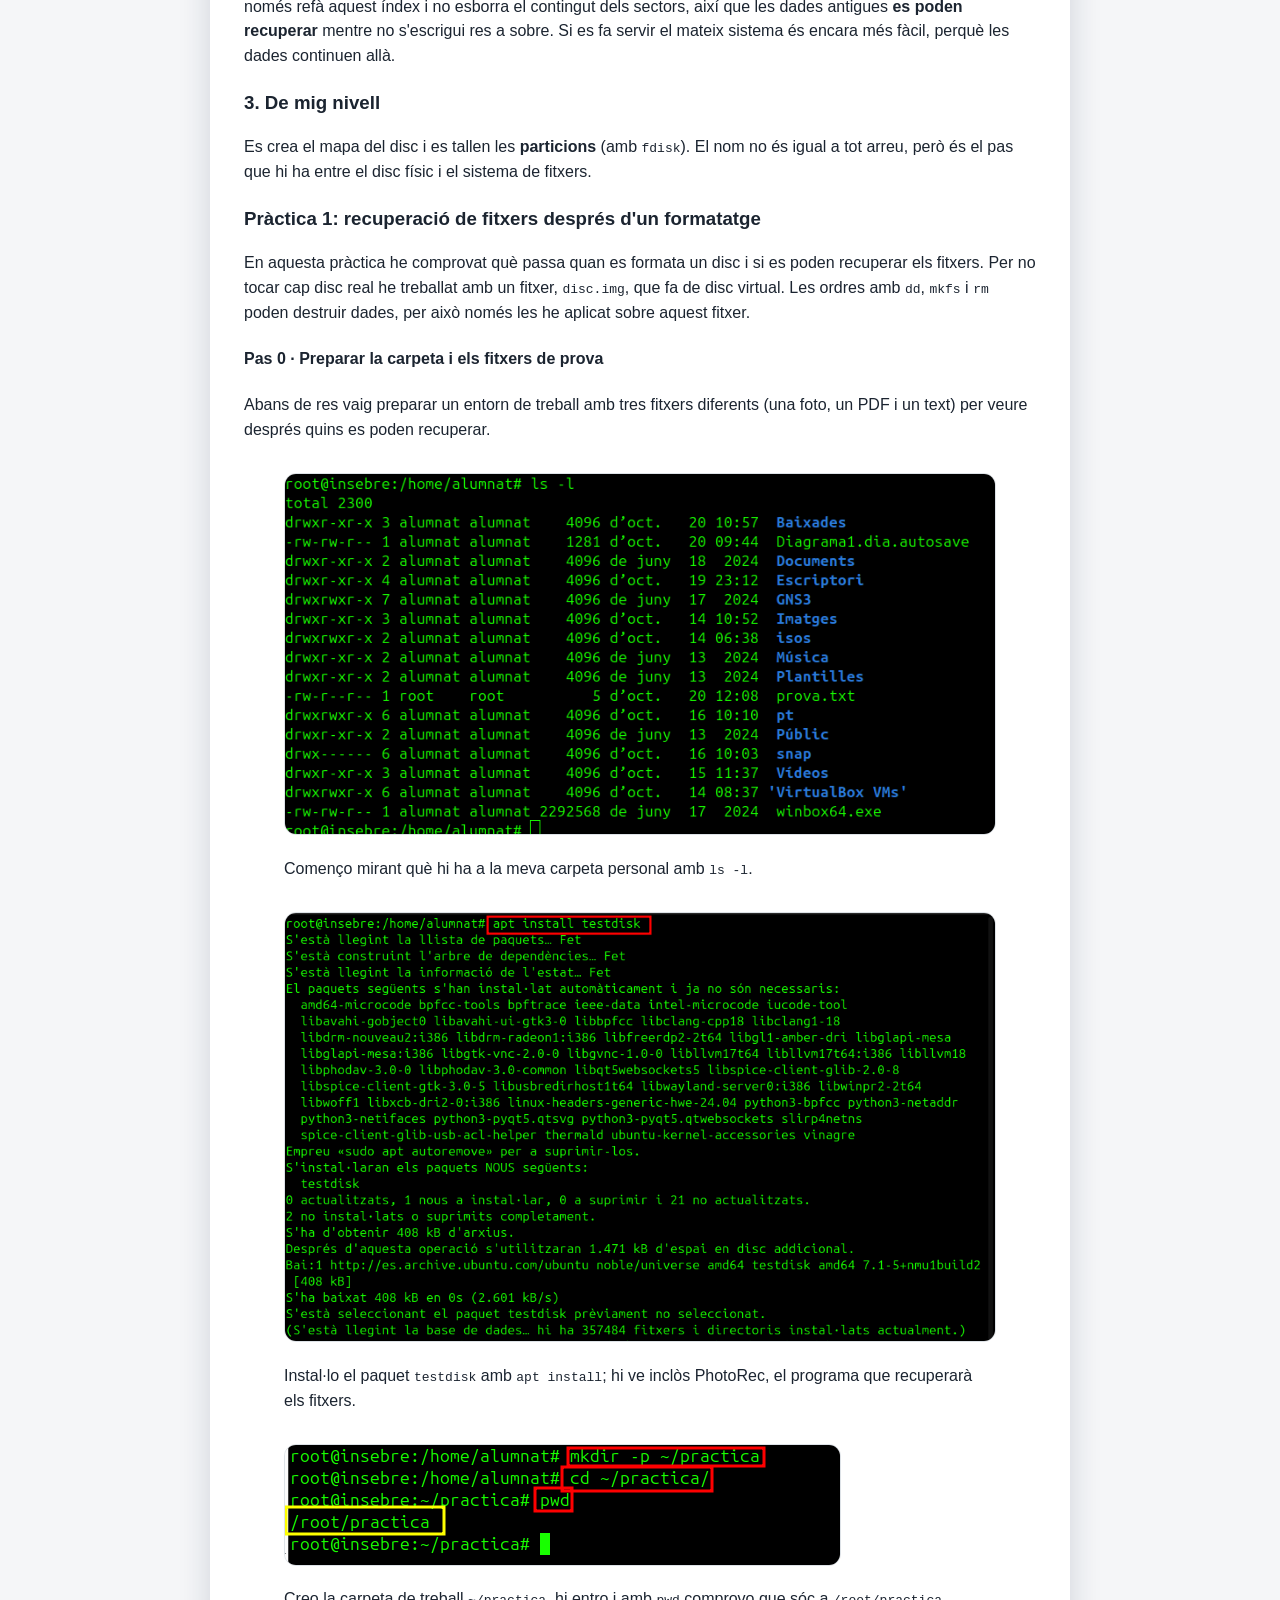
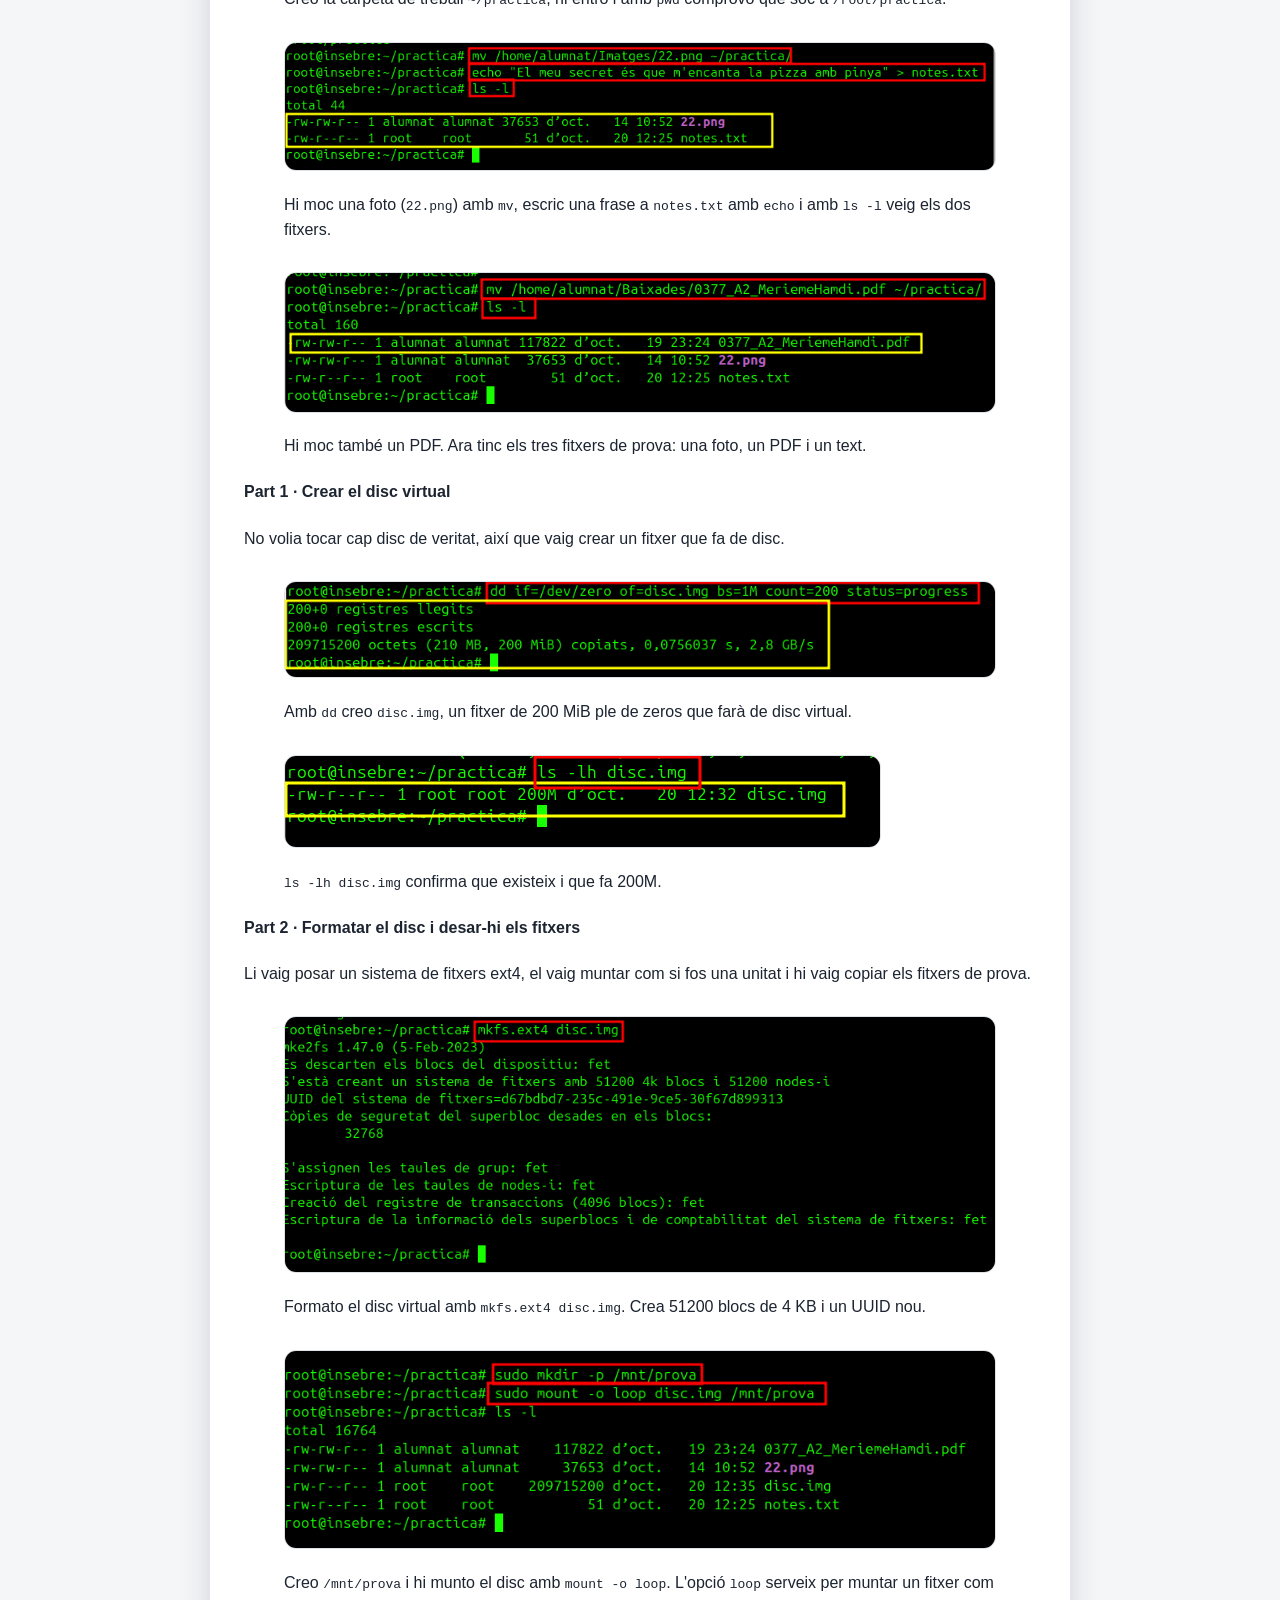
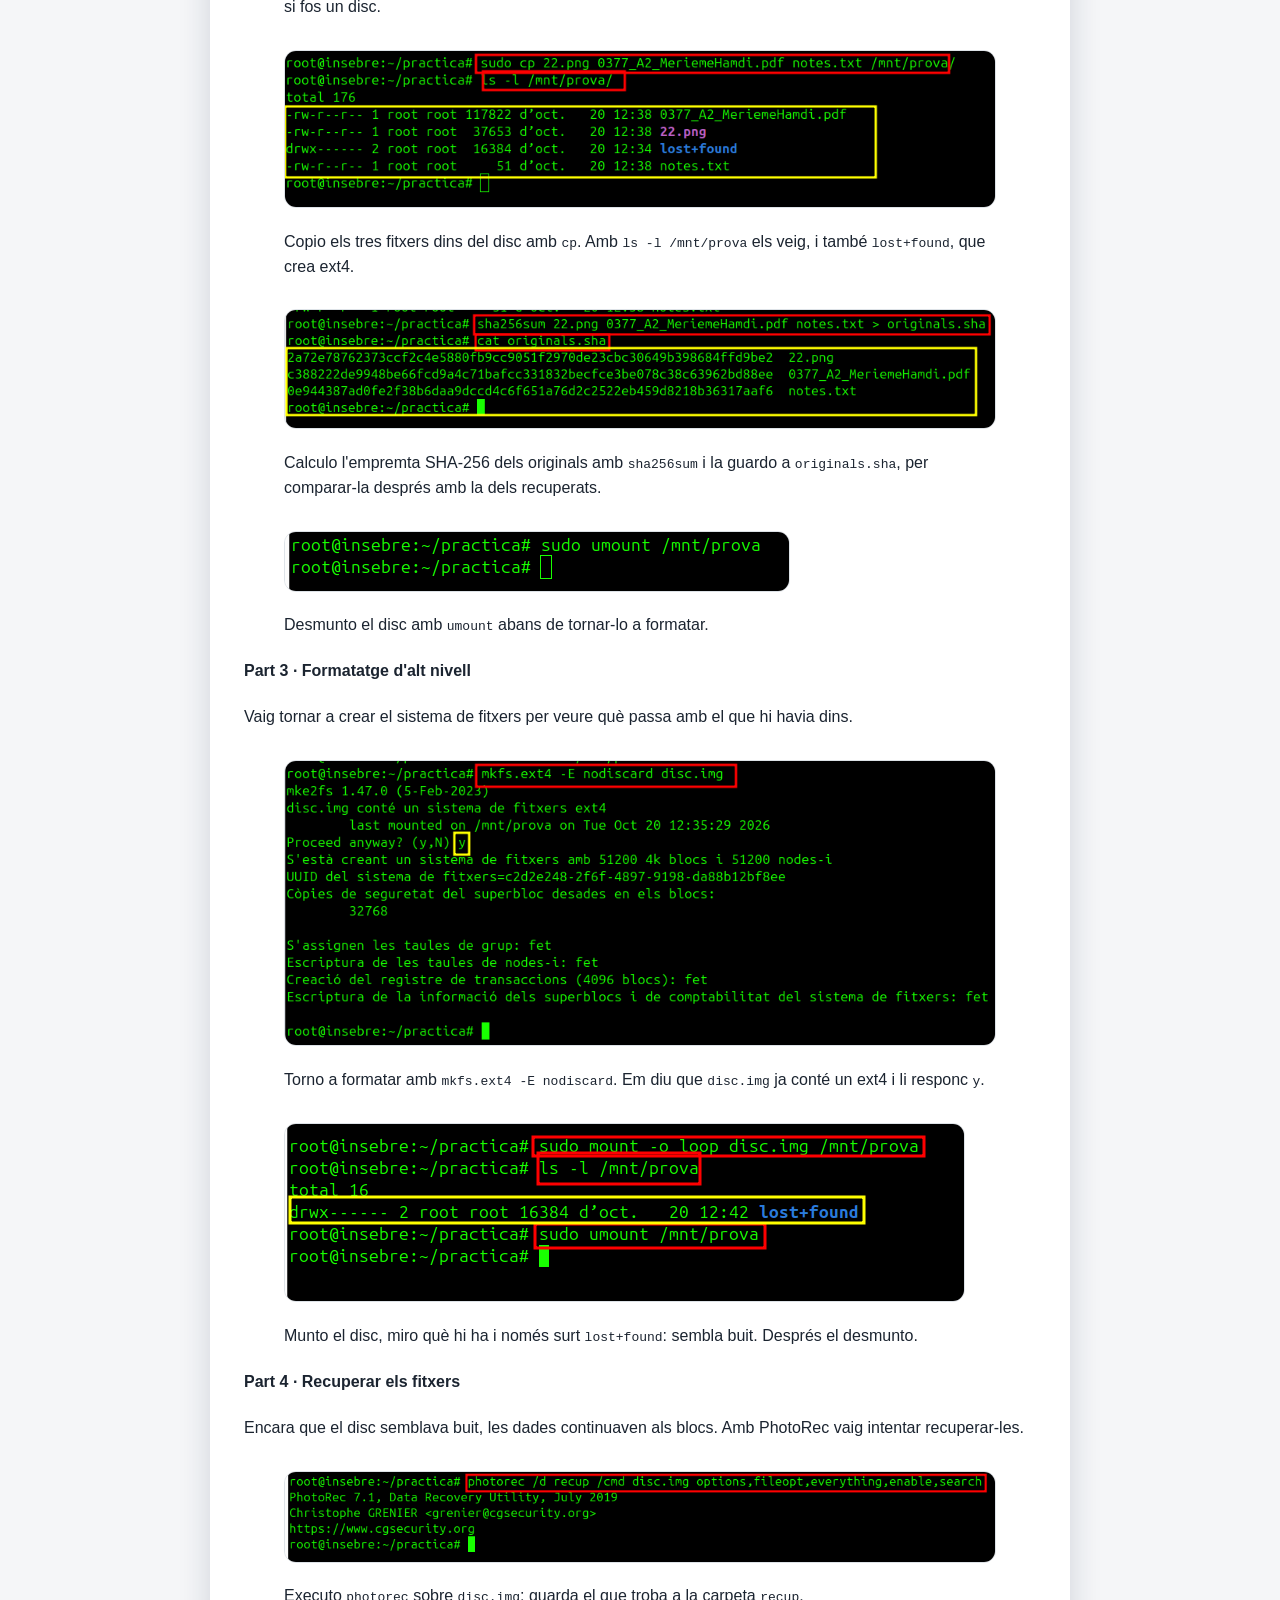
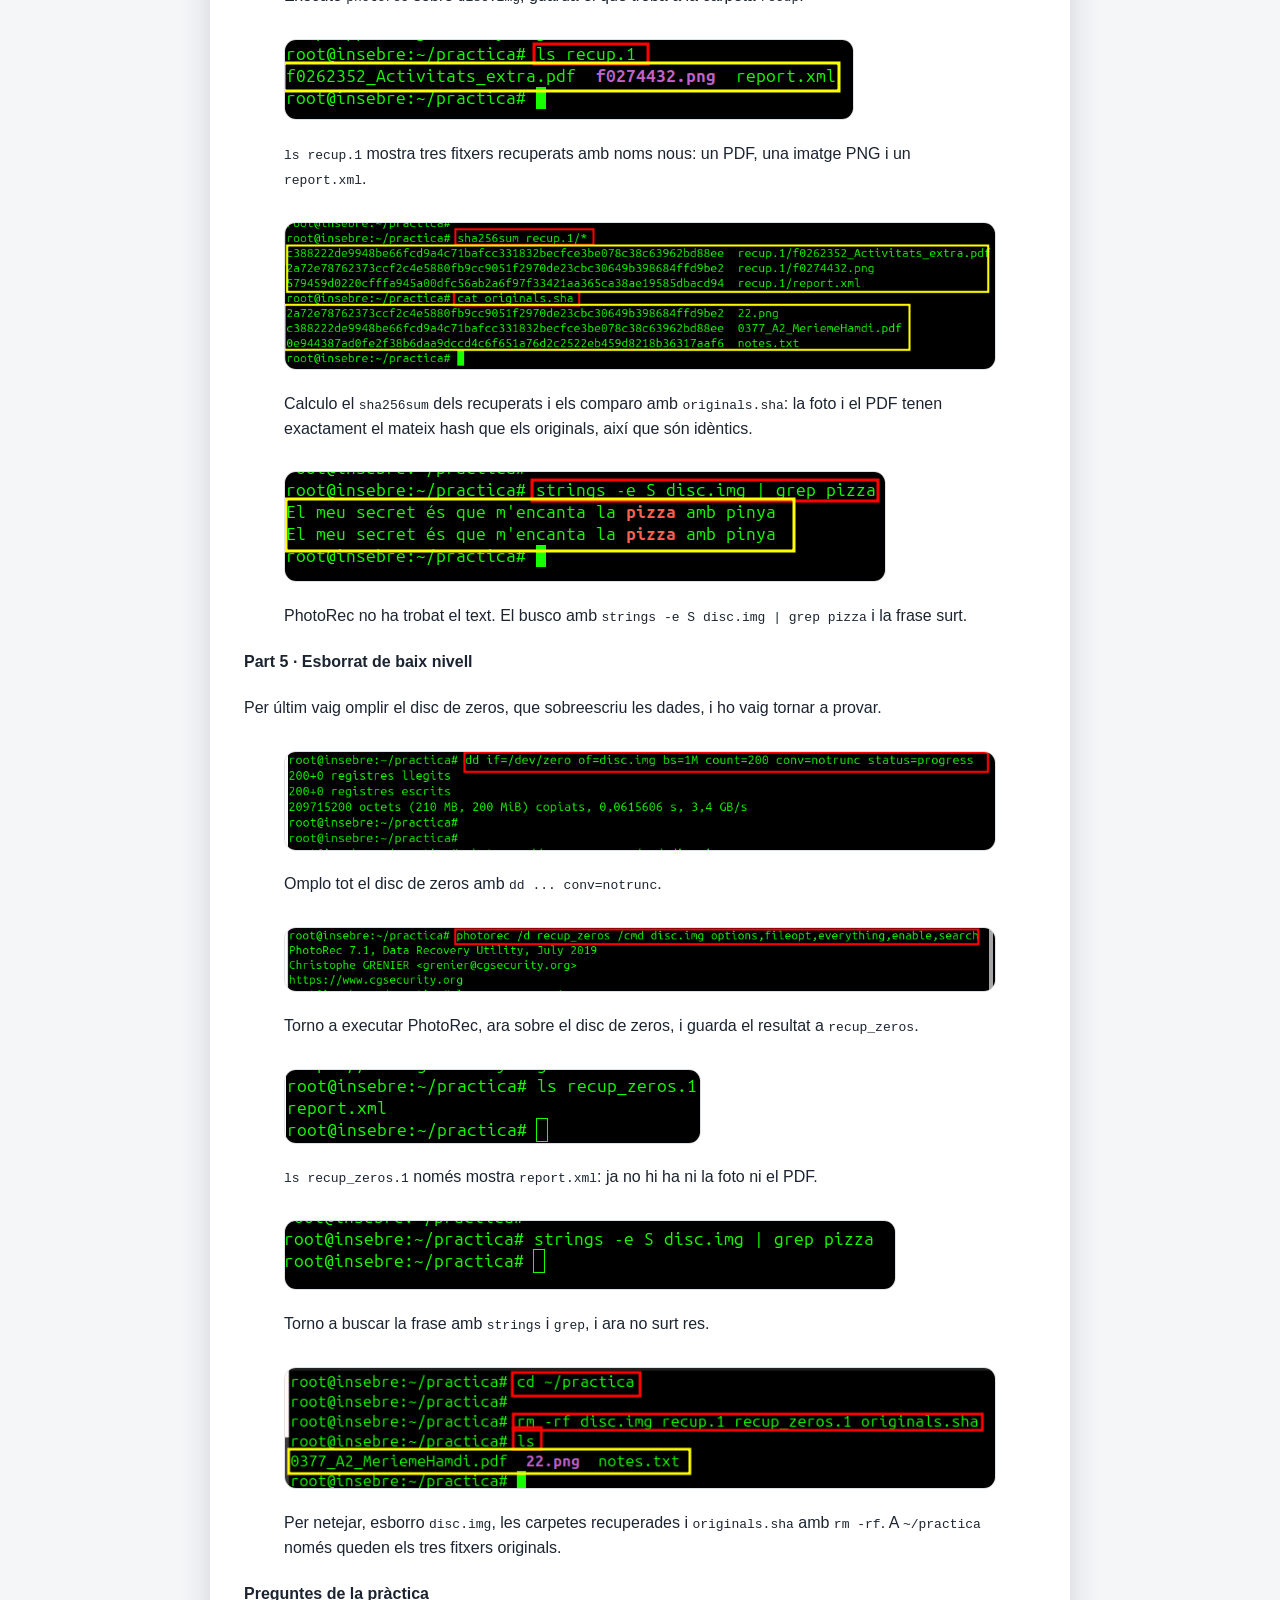
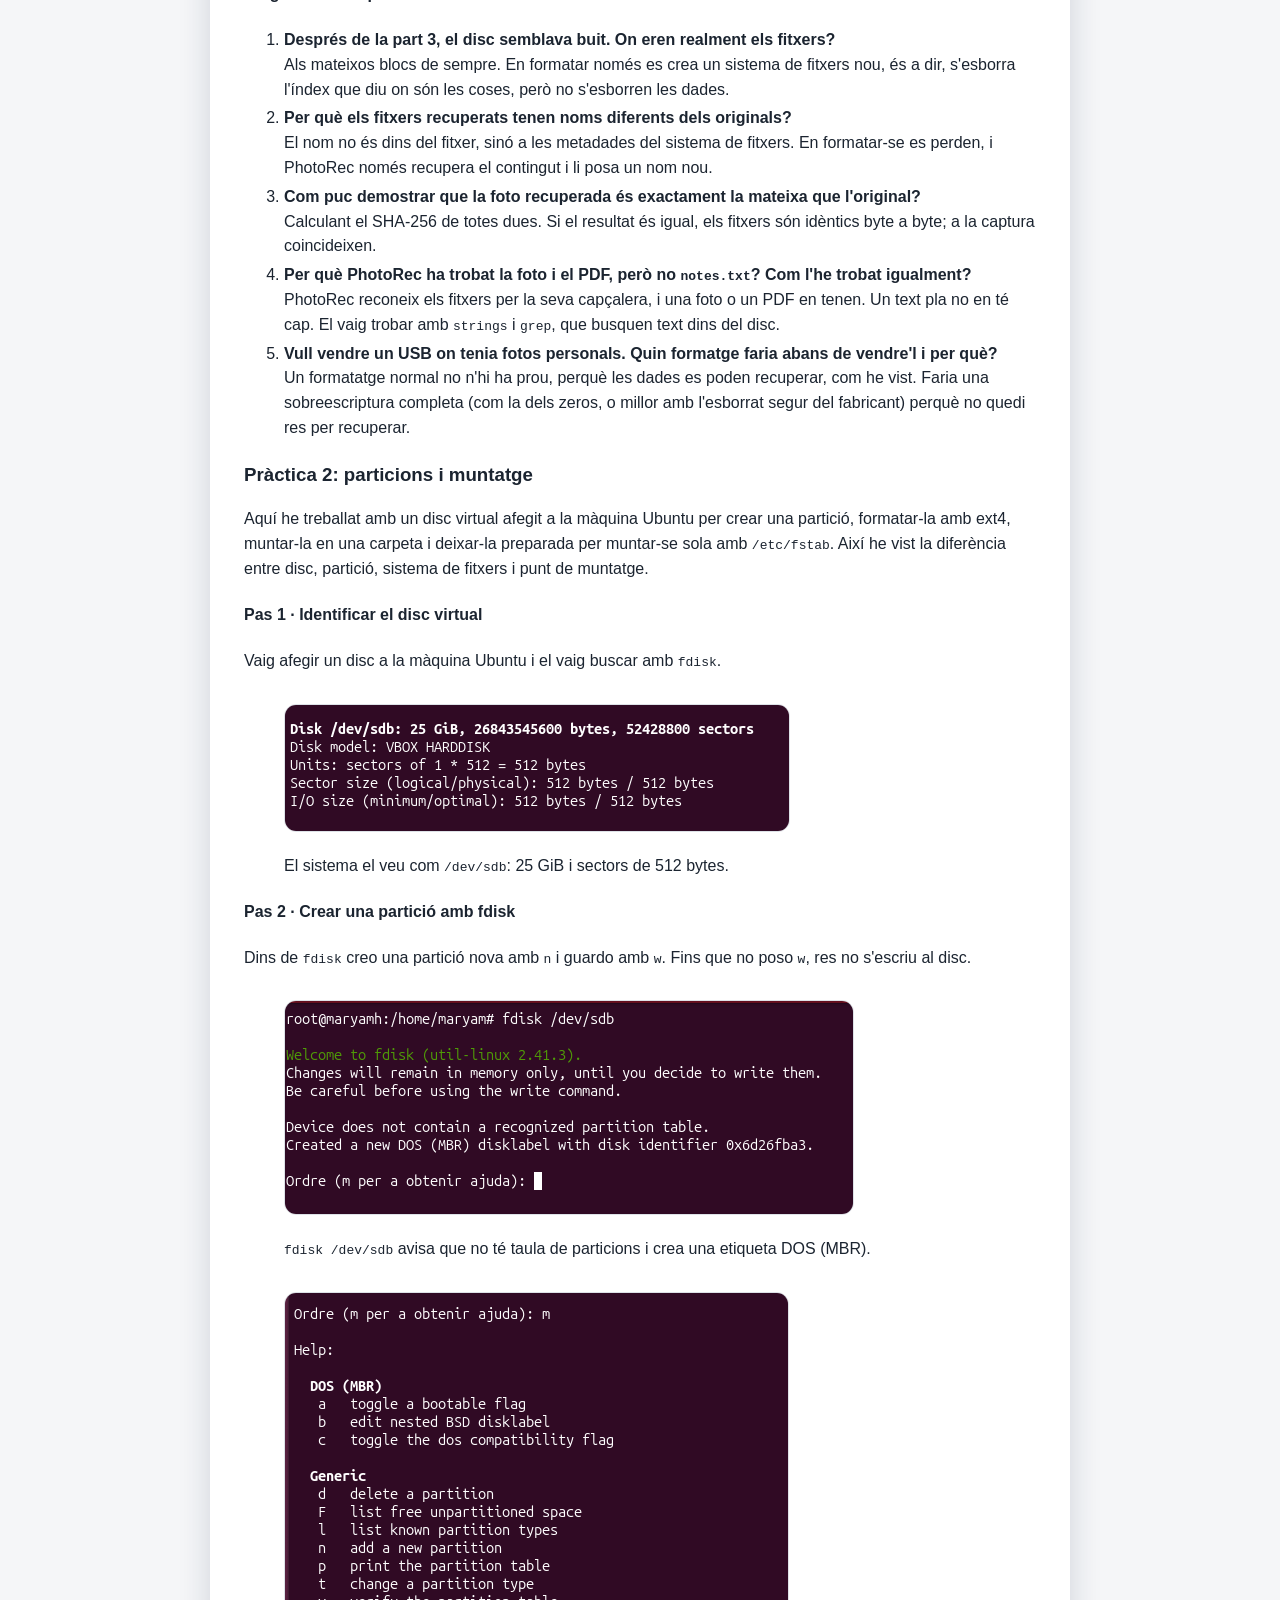
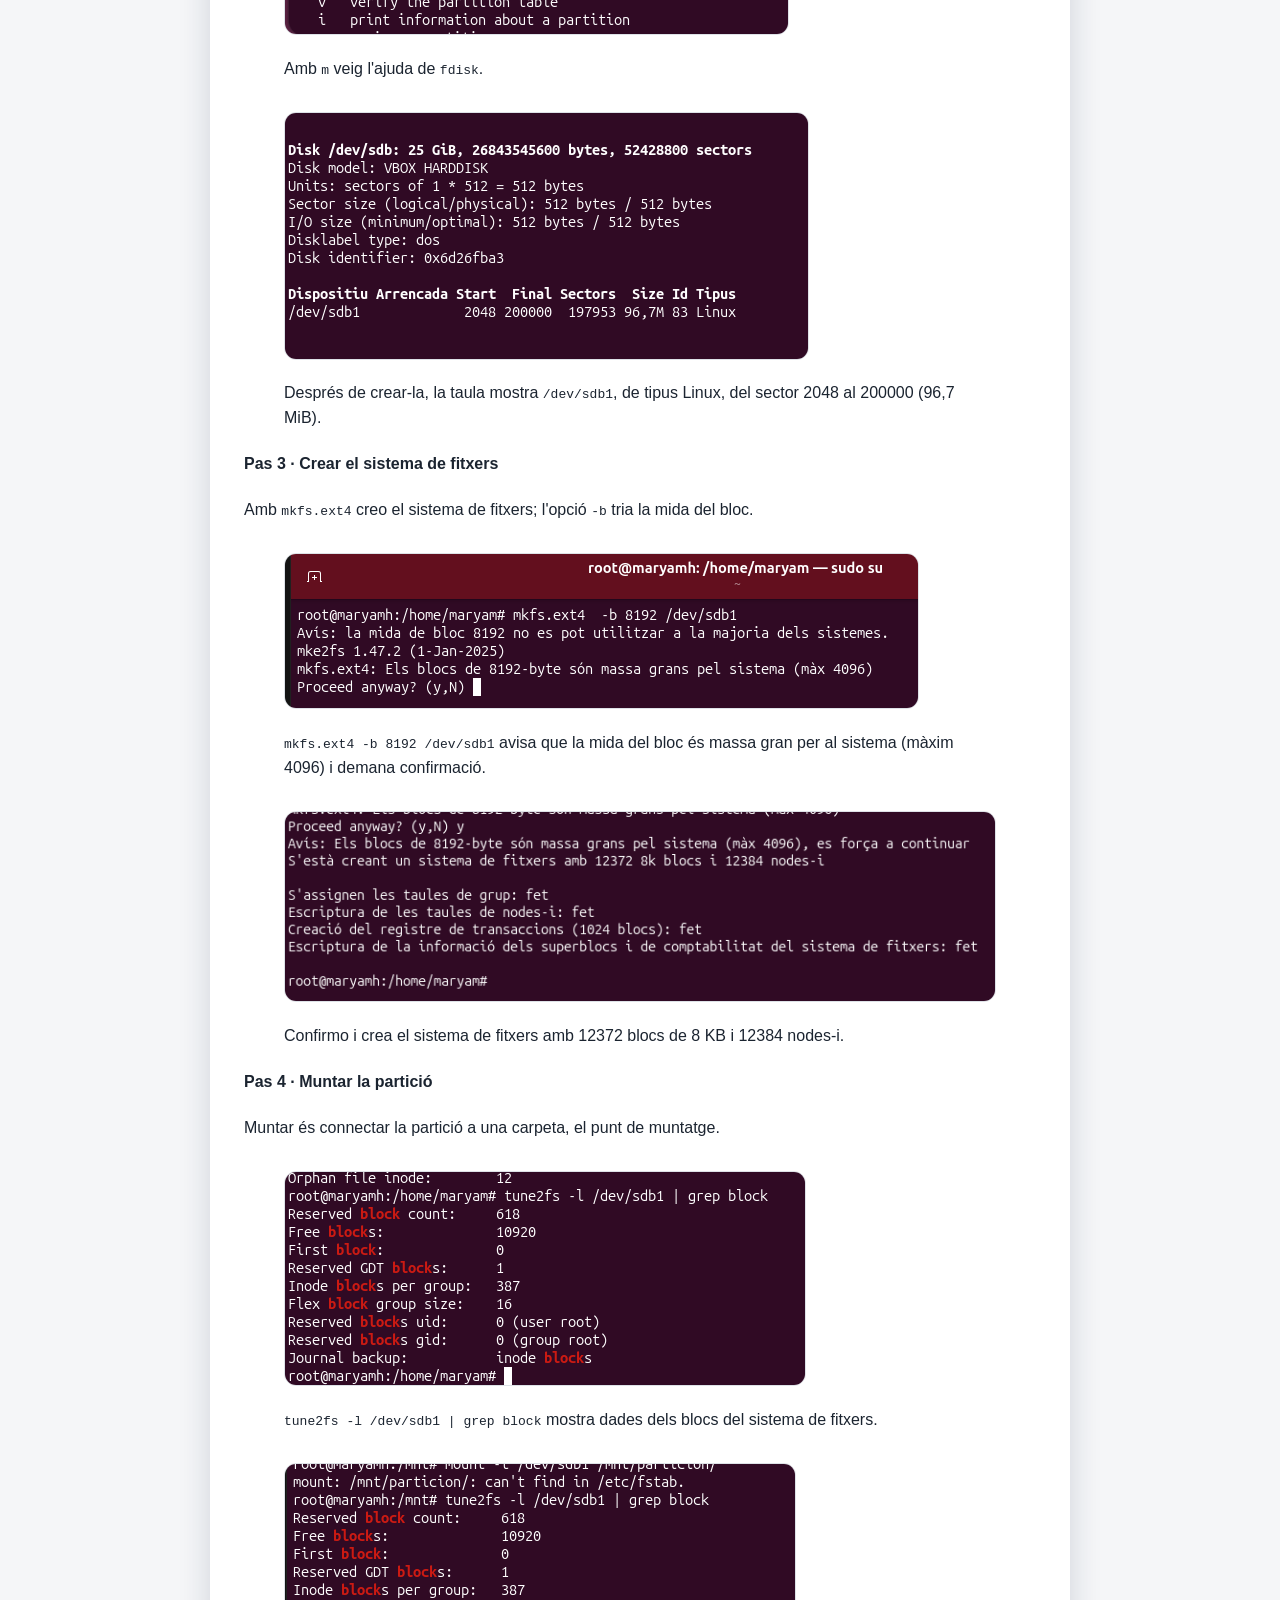
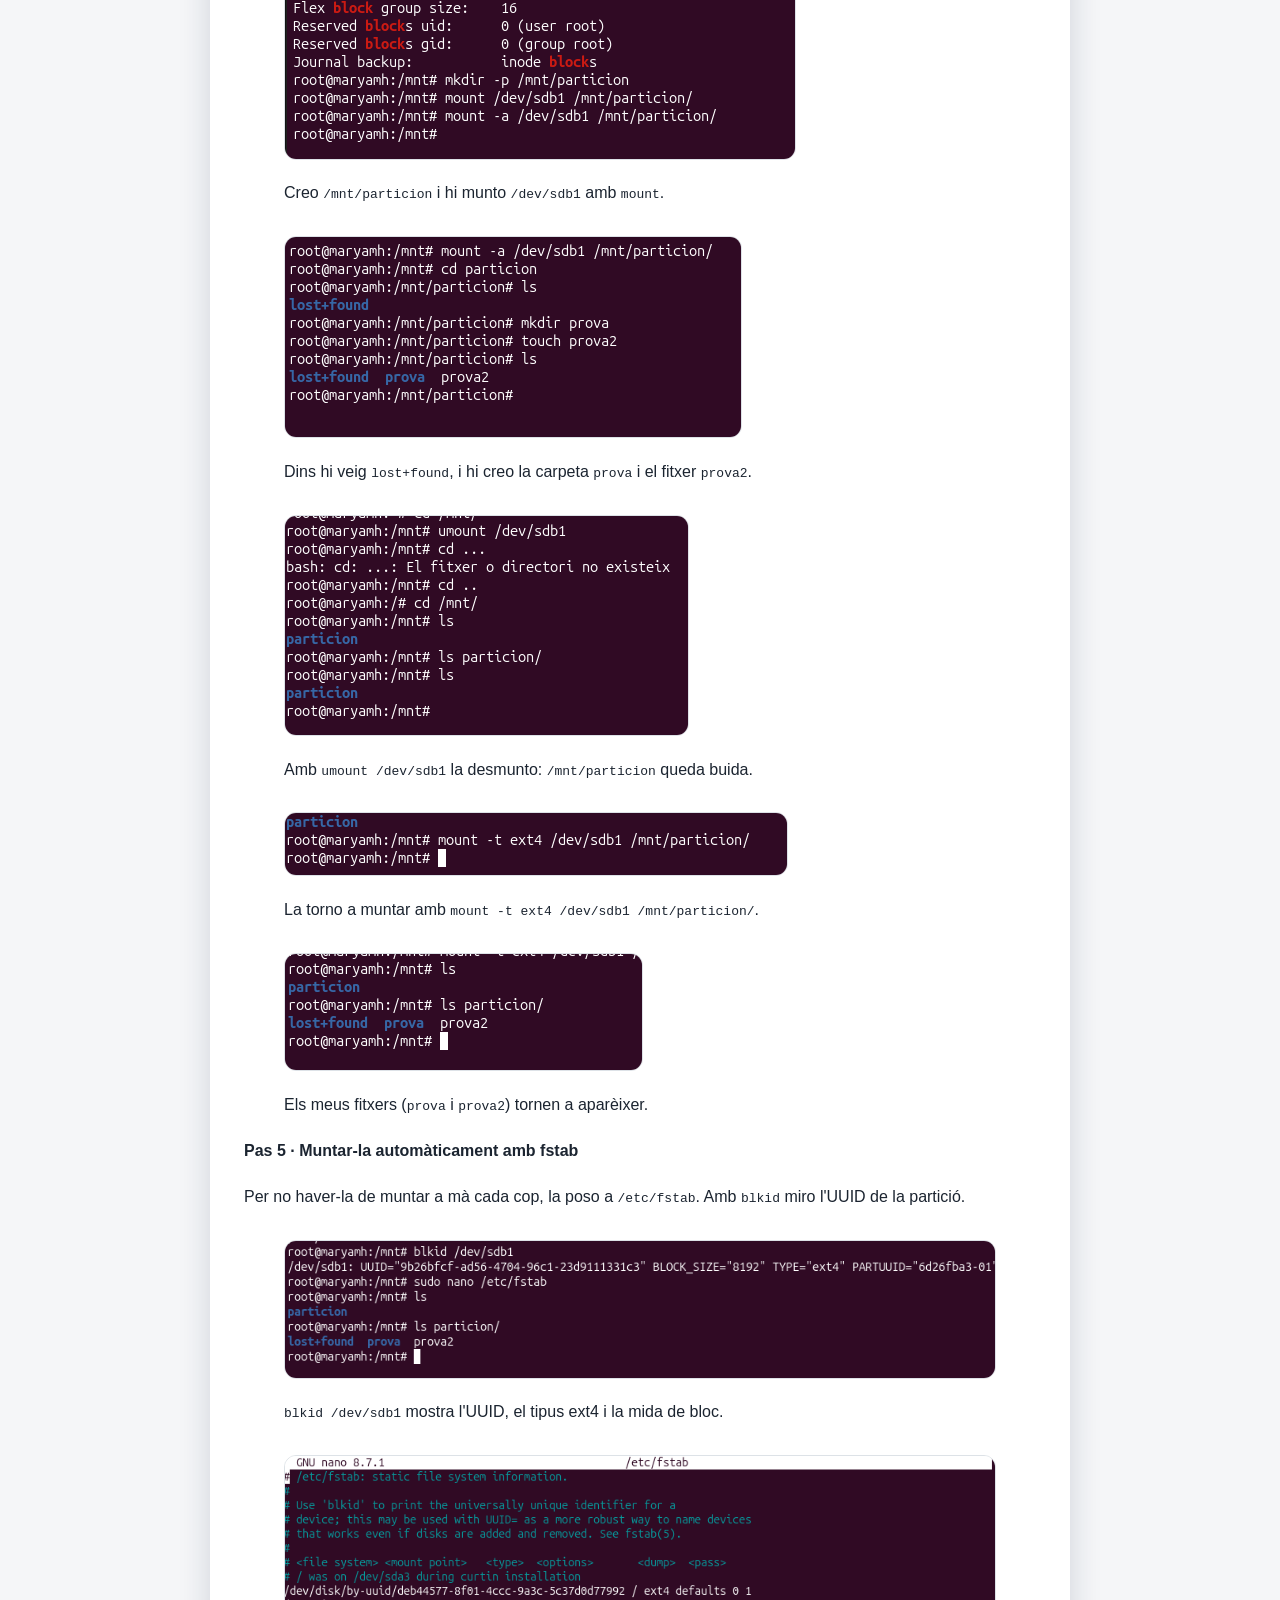
==== commit 00d3f2c8: "actualitzar tot" ====
--- a/ubuntu/sprint2/index.html
+++ b/ubuntu/sprint2/index.html
@@ -3,7 +3,7 @@
 <head>
 <meta charset="UTF-8">
 <meta name="viewport" content="width=device-width, initial-scale=1.0">
-<title>Sprint 2 · Gestió de programari i usuaris</title>
+<title>Sprint 2 · Gestió de la informació del sistema i administració</title>
 <link rel="stylesheet" href="../../css/estils.css">
 </head>
 <body>
@@ -12,46 +12,49 @@
   <nav class="hero-nav">
     <a href="../../index.html">Portada</a>
     <a href="../../sprints.html">Índex de sprints</a>
-    <a href="https://github.com/" target="_blank" rel="noopener">Codi a GitHub ↗</a>
+    <a href="https://github.com/EL_TEU_USUARI/EL_TEU_REPO" target="_blank" rel="noopener">Codi a GitHub ↗</a>
   </nav>
   <div class="hero-titol">
-    <p class="miguetes"><a href="../index.html">Portada</a> / <a href="../sprints.html">Índex de sprints</a> / Sprint 2</p>
-    <h1>Sprint 2 · Gestió de programari i usuaris</h1>
-    <p class="subtitol">Índex d'apartats d'aquest sprint</p>
+    <p class="miguetes"><a href="../../index.html">Portada</a> / <a href="../../sprints.html">Índex de sprints</a> / Sprint 2</p>
+    <h1>Sprint 2 · Gestió de la informació del sistema i administració</h1>
   </div>
 </header>
 
 <main class="contenidor">
-  <section class="panell">
-    <a id="index-apartats"></a>
-    <table class="taula-apartats">
-      <thead>
-        <tr><th>#</th><th>Apartat</th></tr>
-      </thead>
-      <tbody>
-        <tr><td>1</td><td><a href="#apartat1">Sistemes de fitxers i particions</a></td></tr>
-        <tr><td>2</td><td><a href="#apartat2">Estructura de la informació</a></td></tr>
-        <tr><td>3</td><td><a href="#apartat3">Sistemes de fitxers</a></td></tr>
-        <tr><td>4</td><td><a href="#apartat4">Tipus de formatatge</a></td></tr> 
-        <tr><td>5</td><td><a href="#apartat5">Gestió de processos</a></td></tr>
-        <tr><td>6</td><td><a href="#apartat6">Còpies de seguretat i automatització de tasques</a></td></tr>
-        <tr><td>7</td><td><a href="#apartat7">Gestió d’usuaris i grups i permisos</a></td></tr>        
-        <tr><td>8</td><td><a href="#apartat8">Quotes de disc</a></td></tr>
-
-      </tbody>
-    </table>
-
-     <article class="apartat" id="apartat1">
+<section class="panell">
+  <a id="index-apartats"></a>
+  <table class="taula-apartats">
+    <thead><tr><th>#</th><th>Apartat</th></tr></thead>
+    <tbody>
+      <tr><td>1</td><td><a href="#apartat1">Sistemes de fitxers i particions</a></td></tr>
+      <tr><td>2</td><td><a href="#apartat2">Estructura de la informació</a></td></tr>
+      <tr><td>3</td><td><a href="#apartat3">Sistemes de fitxers</a></td></tr>
+      <tr><td>4</td><td><a href="#apartat4">Tipus de formatatge</a></td></tr>
+      <tr><td>4.1</td><td><a href="#pract1">Pràctica 1: recuperació de fitxers després d'un formatatge</a></td></tr>
+      <tr><td>4.2</td><td><a href="#pract2">Pràctica 2: particions i muntatge</a></td></tr>
+      <tr><td>5</td><td><a href="#apartat5">Gestió de processos</a></td></tr>
+      <tr><td>6</td><td><a href="#apartat6">Còpies de seguretat i automatització de tasques</a></td></tr>
+      <tr><td>7</td><td><a href="#apartat7">Gestió d’usuaris i grups i permisos</a></td></tr>
+      <tr><td>7.1</td><td><a href="#apartat7-1">Gestió d’usuaris i grups</a></td></tr>
+      <tr><td>7.2</td><td><a href="#apartat7-2">Permisos</a></td></tr>
+      <tr><td>8</td><td><a href="#apartat8">Quotes de disc</a></td></tr>
+    </tbody>
+  </table>
+
+  <!-- ============ 1 ============ -->
+  <article class="apartat" id="apartat1">
     <h2>1. Sistemes de fitxers i particions</h2>
 
     <h3>Estructura física d'un disc</h3>
     <h4>Què és?</h4>
-    <p>És <strong>com és el disc per dins, el maquinari de veritat</strong>. Un disc dur té plats que giren i la superfície
-       es divideix en trossos molt petits que es diuen <strong>sectors</strong>. Un SSD no té plats, però també treballa amb sectors.
-       El sector és la unitat més petita que el disc pot guardar a nivell físic. Al meu disc virtual <code>/dev/sdb</code>
-       (25 GiB), cada sector fa <strong>512 bytes</strong>.</p>
+    <p>És <strong>com està fet el disc per dins</strong>, el maquinari de veritat. En un disc dur mecànic hi ha plats que giren,
+       i cada plat es talla en cercles (pistes) que alhora es divideixen en trossets (<strong>sectors</strong>). Un SSD no té peces que es moguin:
+       guarda les dades en xips de memòria, però també es presenta a l'ordinador dividit en sectors.</p>
+    <p>El sector és la peça més petita que el disc sap guardar. Al meu disc virtual <code>/dev/sdb</code> (25 GiB) cada sector fa
+       <strong>512 bytes</strong>. Alguns discs moderns escriuen de veritat en trossos de 4096 bytes, però es fan passar per sectors de 512
+       perquè els programes vells els entenguin. Per això la mida que diu el sistema no sempre és la que hi ha realment al disc.</p>
     <figure>
-      <img src="imatge/dsk1.png" alt="fdisk mostrant /dev/sdb de 25 GiB amb sectors de 512 bytes">
+      <img src="img/fdisk-sdb.png" alt="fdisk mostrant /dev/sdb de 25 GiB amb sectors de 512 bytes">
       <figcaption>El disc <code>/dev/sdb</code>: 25 GiB i sectors de 512 bytes.</figcaption>
     </figure>
 
@@ -60,11 +63,14 @@
     <p>L'estructura lògica és <strong>com es reparteix el disc</strong> en parts (particions). Per això el disc té un "mapa"
        que diu on comença i acaba cada part. Hi ha dos tipus de mapa:</p>
     <h5>MBR</h5>
-    <p>És el mapa <strong>antic</strong>. És senzill, però només admet <strong>4 particions principals</strong> i discs de
-       fins a uns <strong>2 TB</strong>.</p>
+    <p>És el mapa <strong>antic i senzill</strong>. Només deixa fer <strong>4 particions principals</strong> i els discs no poden passar d'uns
+       <strong>2 TB</strong>. Si en necessites més de quatre, una de les principals es converteix en una "caixa" (partició estesa)
+       que dins en pot tenir més (particions lògiques).</p>
     <h5>GPT</h5>
-    <p>És el mapa <strong>modern</strong>. Admet moltes més particions i discs molt grans, i guarda una còpia del mapa per si
-       es fa malbé.</p>
+    <p>És el mapa <strong>modern</strong>, fet per a discs grans i per a moltes particions sense el límit de quatre. A més, en guarda
+       còpies i les comprova, així que detecta si s'ha fet malbé.</p>
+    <p>Quin triar? Depèn del disc i de com arrenca l'ordinador. GPT va amb l'arrencada moderna (UEFI) i és el normal als equips d'avui; MBR es
+       fa servir sobretot per compatibilitat amb equips vells. Atenció: MBR i GPT són maneres de dividir el disc, no maneres d'arrencar.</p>
     <p>Quan vaig obrir <code>fdisk /dev/sdb</code>, em va dir <em>"Created a new DOS (MBR) disklabel"</em>: el meu disc nou
        va quedar amb MBR.</p>
     <figure>
@@ -74,55 +80,406 @@
     <p class="tornar-index"><a href="#index-apartats">↑ Tornar a l'índex</a></p>
   </article>
 
-    <article class="apartat" id="apartat2">
-      <h2>2. Estructura de la informació</h2>
-      <p>La informació s'organitza en arxius i directoris. Els directoris
-         permeten agrupar els arxius i crear una estructura jeràrquica per
-         trobar-los i gestionar-los amb facilitat.</p>
-      <p class="tornar-index"><a href="#index-apartats">↑ Tornar a l'índex</a></p>
-    </article>
-    <article class="apartat" id="apartat3">
-      <h2>3. Sistemes de fitxers</h2>
-      <p>Un sistema de fitxers defineix com s'emmagatzemen, s'organitzen i es
-         localitzen les dades en un dispositiu. Cada sistema operatiu pot
-         treballar amb diferents sistemes de fitxers.</p>
-      <p class="tornar-index"><a href="#index-apartats">↑ Tornar a l'índex</a></p>
-    </article>
-    <article class="apartat" id="apartat4">
-      <h2>4. Tipus de formatatge</h2>
-      <p>El formatatge prepara un dispositiu perquè pugui emmagatzemar dades.
-         Segons el nivell, pot inicialitzar el suport físic o crear les
-         estructures del sistema de fitxers.</p>
-      <p class="tornar-index"><a href="#index-apartats">↑ Tornar a l'índex</a></p>
-    </article>
-    <article class="apartat" id="apartat5">
-      <h2>5. Gestió de processos</h2>
-      <p>Un procés és un programa en execució. El sistema operatiu n'administra
-         l'estat i els recursos, i permet consultar-los, iniciar-los o
-         finalitzar-los.</p>
-      <p class="tornar-index"><a href="#index-apartats">↑ Tornar a l'índex</a></p>
-    </article>
-    <article class="apartat" id="apartat6">
-      <h2>6. Còpies de seguretat i automatització de tasques</h2>
-      <p>Les còpies de seguretat permeten recuperar dades després d'una pèrdua
-         o una avaria. Automatitzar-ne la creació i altres tasques periòdiques
-         ajuda a fer-les de manera regular.</p>
-      <p class="tornar-index"><a href="#index-apartats">↑ Tornar a l'índex</a></p>
-    </article>
-    <article class="apartat" id="apartat7">
-      <h2>7. Gestió d’usuaris i grups i permisos</h2>
-      <p>Cada arxiu té un <strong>propietari, un grup i uns permisos</strong>
-         que determinen qui el pot llegir, modificar o executar. Els usuaris
-         i grups ajuden a gestionar aquests accessos.</p>
-      <p class="tornar-index"><a href="#index-apartats">↑ Tornar a l'índex</a></p>
-    </article>
-    <article class="apartat" id="apartat8">
-      <h2>8. Quotes de disc</h2>
-      <p>Les quotes de disc permeten limitar l'espai d'emmagatzematge que pot
-         utilitzar cada usuari o grup, i així evitar que un sol compte ocupi
-         tot l'espai disponible.</p>
-      <p class="tornar-index"><a href="#index-apartats">↑ Tornar a l'índex</a></p>
-    </article>
+  <article class="apartat" id="apartat2">
+    <h2>2. Estructura de la informació</h2>
+    <h3>Què és una partició i què és un volum?</h3>
+    <p>Pensa en el disc com un <strong>terreny</strong>.</p>
+    <ul>
+      <li><strong>Partició:</strong> és una <strong>parcel·la</strong> del terreny, una part del disc que es separa de la resta.
+          Un sol disc en pot tenir diverses i cadascuna es comporta com si fos un disc independent.</li>
+      <li><strong>Volum:</strong> és la partició <strong>quan el sistema operatiu ja la pot fer servir</strong>
+          (amb un sistema de fitxers i muntada). Normalment un volum és una partició, però a vegades un volum
+          pot ocupar diverses.</li>
+    </ul>
+    <p>Al damunt del volum es construeix el <strong>sistema de fitxers</strong>: l'"índex" que sap quines carpetes i fitxers hi ha i on
+       són les seves dades. Per això <strong>particionar i formatar no és el mateix</strong>: particionar és tallar la parcel·la, i formatar és
+       construir-hi la casa.</p>
+    <p class="tornar-index"><a href="#index-apartats">↑ Tornar a l'índex</a></p>
+  </article>
+
+  <article class="apartat" id="apartat3">
+    <h2>3. Sistemes de fitxers</h2>
+    <h3>Sector i bloc</h3>
+    <p>El <strong>sector</strong> (512 bytes al meu disc) és la peça més petita a nivell físic i no es pot canviar. Però el sistema de fitxers no
+       treballa amb peces tan petites: n'agrupa unes quantes en un <strong>bloc</strong>. Al meu cas, un bloc fa
+       <strong>4096 bytes</strong> (8 sectors). La mida del bloc es decideix quan es crea el sistema de fitxers, i després no es pot canviar sense
+       tornar-lo a crear.</p>
+    <figure>
+      <img src="img/tune2fs-block.png" alt="Sortida de tune2fs amb Block size 4096">
+      <figcaption>Amb <code>tune2fs -l /dev/sdb2 | grep Block</code> es veu la mida del bloc: 4096.</figcaption>
+    </figure>
+
+    <h3>La fragmentació</h3>
+    <p>Pot ser interna o externa.</p>
+    <h4>Fragmentació interna</h4>
+    <p>Un bloc és com una <strong>caixa</strong>: encara que hi posis una cosa petita, la caixa queda ocupada sencera. Ho vaig comprovar
+       amb un fitxer de 5 bytes:</p>
+<pre><code>echo "Hola" &gt; prova.txt
+ls -l prova.txt     # 5 bytes (el que hi ha escrit)
+du -h prova.txt     # 4,0K (el que ocupa al disc)
+du -b prova.txt     # 5</code></pre>
+    <p>Té 5 bytes però ocupa 4 KB, perquè se'n va un bloc sencer. L'espai que es perd dins del bloc és la fragmentació interna. Si els blocs són grans, es perd més amb molts fitxers petits; si són petits, es perd menys, però el sistema ha de controlar molts més blocs i va una mica més carregat.</p>
+    <figure>
+      <img src="img/du-prova.png" alt="ls i du amb prova.txt de 5 bytes i 4,0K">
+      <figcaption>5 bytes de contingut, 4,0K ocupats.</figcaption>
+    </figure>
+    <h4>Fragmentació externa</h4>
+    <p>Quan es creen i s'esborren fitxers durant molt de temps, el disc queda ple de forats lliures de mides diferents. Un fitxer nou que no cap en cap forat es
+       <strong>parteix en trossos</strong> i queda escampat pel disc. En un disc dur mecànic això alenteix, perquè el capçal que llegeix ha de
+       moure's d'un lloc a l'altre. Per arreglar-ho es pot <strong>desfragmentar</strong>, que reordena els trossos. En un SSD no cal fer-ho com a rutina:
+       no hi ha capçal, l'accés és igual de ràpid a tot arreu i reescriure tantes dades gasta el disc.</p>
+
+    <h3>Sistemes de fitxers segons el sistema operatiu</h3>
+    <h4>Quins fan servir Windows i Ubuntu?</h4>
+    <ul>
+      <li><strong>Windows:</strong> FAT, FAT32 i NTFS.</li>
+      <li><strong>Ubuntu:</strong> ext4.</li>
+    </ul>
+    <p>Quin sistema de fitxers es tria depèn de qui haurà de llegir el disc. Per exemple, un pendrive que s'ha de poder fer servir en
+       Windows i en Linux no seria ext4, sinó un com exFAT o NTFS, que els dos entenen.</p>
+    <p class="tornar-index"><a href="#index-apartats">↑ Tornar a l'índex</a></p>
+  </article>
+
+  <article class="apartat" id="apartat4">
+    <h2>4. Tipus de formatatge</h2>
+    <p>Formatar és preparar un disc perquè s'hi puguin guardar dades. Hi ha tres nivells.</p>
+    <h3>1. De baix nivell</h3>
+    <p>Es prepara el <strong>disc físic</strong> (els sectors). Als discs d'ara ho fa el fabricant i l'usuari no ho pot repetir.
+       Omplir el disc de zeros no és un formatatge de baix nivell de debò, només és escriure damunt de les dades.</p>
+    <h3>2. D'alt nivell</h3>
+    <p>Es fa des del <strong>sistema operatiu</strong>: es crea el sistema de fitxers (carpetes inicials i índex). Un formatatge ràpid només refà aquest índex i
+       no esborra el contingut dels sectors, així que les dades antigues <strong>es poden recuperar</strong> mentre no s'escrigui res a sobre.
+       Si es fa servir el mateix sistema és encara més fàcil, perquè les dades continuen allà.</p>
+    <h3>3. De mig nivell</h3>
+    <p>Es crea el mapa del disc i es tallen les <strong>particions</strong> (amb <code>fdisk</code>). El nom no és igual a tot arreu, però és el
+       pas que hi ha entre el disc físic i el sistema de fitxers.</p>
+
+    <h3 id="pract1">Pràctica 1: recuperació de fitxers després d'un formatatge</h3>
+    <p>En aquesta pràctica he comprovat què passa quan es formata un disc i si es poden recuperar els fitxers. Per no tocar cap disc real he treballat amb un fitxer, <code>disc.img</code>, que fa de disc virtual. Les ordres amb <code>dd</code>, <code>mkfs</code> i <code>rm</code> poden destruir dades, per això només les he aplicat sobre aquest fitxer.</p>
+    <h4>Pas 0 · Preparar la carpeta i els fitxers de prova</h4>
+    <p>Abans de res vaig preparar un entorn de treball amb tres fitxers diferents (una foto, un PDF i un text) per veure després quins es poden recuperar.</p>
+        <figure><img src="img/rec-01.png" alt="Començo mirant què hi ha a la meva carpeta personal amb ls -l." loading="lazy"><figcaption>Començo mirant què hi ha a la meva carpeta personal amb <code>ls -l</code>.</figcaption></figure>
+        <figure><img src="img/rec-02.png" alt="Instal·lo el paquet testdisk amb apt install; hi ve inclòs PhotoRec, el programa que recuperarà els fitxers." loading="lazy"><figcaption>Instal·lo el paquet <code>testdisk</code> amb <code>apt install</code>; hi ve inclòs PhotoRec, el programa que recuperarà els fitxers.</figcaption></figure>
+        <figure><img src="img/rec-03.png" alt="Creo la carpeta de treball ~/practica, hi entro i amb pwd comprovo que sóc a /root/practica." loading="lazy"><figcaption>Creo la carpeta de treball <code>~/practica</code>, hi entro i amb <code>pwd</code> comprovo que sóc a <code>/root/practica</code>.</figcaption></figure>
+        <figure><img src="img/rec-04.png" alt="Hi moc una foto (22.png) amb mv, escric una frase a notes.txt amb echo i amb ls -l veig els dos fitxers." loading="lazy"><figcaption>Hi moc una foto (<code>22.png</code>) amb <code>mv</code>, escric una frase a <code>notes.txt</code> amb <code>echo</code> i amb <code>ls -l</code> veig els dos fitxers.</figcaption></figure>
+        <figure><img src="img/rec-05.png" alt="Hi moc també un PDF. Ara tinc els tres fitxers de prova: una foto, un PDF i un text." loading="lazy"><figcaption>Hi moc també un PDF. Ara tinc els tres fitxers de prova: una foto, un PDF i un text.</figcaption></figure>
+    <h4>Part 1 · Crear el disc virtual</h4>
+    <p>No volia tocar cap disc de veritat, així que vaig crear un fitxer que fa de disc.</p>
+        <figure><img src="img/rec-06.png" alt="Amb dd creo disc.img, un fitxer de 200 MiB ple de zeros que farà de disc virtual." loading="lazy"><figcaption>Amb <code>dd</code> creo <code>disc.img</code>, un fitxer de 200 MiB ple de zeros que farà de disc virtual.</figcaption></figure>
+        <figure><img src="img/rec-07.png" alt="ls -lh disc.img confirma que existeix i que fa 200M." loading="lazy"><figcaption><code>ls -lh disc.img</code> confirma que existeix i que fa 200M.</figcaption></figure>
+    <h4>Part 2 · Formatar el disc i desar-hi els fitxers</h4>
+    <p>Li vaig posar un sistema de fitxers ext4, el vaig muntar com si fos una unitat i hi vaig copiar els fitxers de prova.</p>
+        <figure><img src="img/rec-08.png" alt="Formato el disc virtual amb mkfs.ext4 disc.img. Crea 51200 blocs de 4 KB i un UUID nou." loading="lazy"><figcaption>Formato el disc virtual amb <code>mkfs.ext4 disc.img</code>. Crea 51200 blocs de 4 KB i un UUID nou.</figcaption></figure>
+        <figure><img src="img/rec-09.png" alt="Creo /mnt/prova i hi munto el disc amb mount -o loop. L&#x27;opció loop serveix per muntar un fitxer com si fos un disc." loading="lazy"><figcaption>Creo <code>/mnt/prova</code> i hi munto el disc amb <code>mount -o loop</code>. L'opció <code>loop</code> serveix per muntar un fitxer com si fos un disc.</figcaption></figure>
+        <figure><img src="img/rec-10.png" alt="Copio els tres fitxers dins del disc amb cp. Amb ls -l /mnt/prova els veig, i també lost+found, que crea ext4." loading="lazy"><figcaption>Copio els tres fitxers dins del disc amb <code>cp</code>. Amb <code>ls -l /mnt/prova</code> els veig, i també <code>lost+found</code>, que crea ext4.</figcaption></figure>
+        <figure><img src="img/rec-11.png" alt="Calculo l&#x27;empremta SHA-256 dels originals amb sha256sum i la guardo a originals.sha, per comparar-la després amb la dels recuperats." loading="lazy"><figcaption>Calculo l'empremta SHA-256 dels originals amb <code>sha256sum</code> i la guardo a <code>originals.sha</code>, per comparar-la després amb la dels recuperats.</figcaption></figure>
+        <figure><img src="img/rec-12.png" alt="Desmunto el disc amb umount abans de tornar-lo a formatar." loading="lazy"><figcaption>Desmunto el disc amb <code>umount</code> abans de tornar-lo a formatar.</figcaption></figure>
+    <h4>Part 3 · Formatatge d&#x27;alt nivell</h4>
+    <p>Vaig tornar a crear el sistema de fitxers per veure què passa amb el que hi havia dins.</p>
+        <figure><img src="img/rec-13.png" alt="Torno a formatar amb mkfs.ext4 -E nodiscard. Em diu que disc.img ja conté un ext4 i li responc y." loading="lazy"><figcaption>Torno a formatar amb <code>mkfs.ext4 -E nodiscard</code>. Em diu que <code>disc.img</code> ja conté un ext4 i li responc <code>y</code>.</figcaption></figure>
+        <figure><img src="img/rec-14.png" alt="Munto el disc, miro què hi ha i només surt lost+found: sembla buit. Després el desmunto." loading="lazy"><figcaption>Munto el disc, miro què hi ha i només surt <code>lost+found</code>: sembla buit. Després el desmunto.</figcaption></figure>
+    <h4>Part 4 · Recuperar els fitxers</h4>
+    <p>Encara que el disc semblava buit, les dades continuaven als blocs. Amb PhotoRec vaig intentar recuperar-les.</p>
+        <figure><img src="img/rec-15.png" alt="Executo photorec sobre disc.img; guarda el que troba a la carpeta recup." loading="lazy"><figcaption>Executo <code>photorec</code> sobre <code>disc.img</code>; guarda el que troba a la carpeta <code>recup</code>.</figcaption></figure>
+        <figure><img src="img/rec-16.png" alt="ls recup.1 mostra tres fitxers recuperats amb noms nous: un PDF, una imatge PNG i un report.xml." loading="lazy"><figcaption><code>ls recup.1</code> mostra tres fitxers recuperats amb noms nous: un PDF, una imatge PNG i un <code>report.xml</code>.</figcaption></figure>
+        <figure><img src="img/rec-17.png" alt="Calculo el sha256sum dels recuperats i els comparo amb originals.sha: la foto i el PDF tenen exactament el mateix hash que els originals, així que són idèntics." loading="lazy"><figcaption>Calculo el <code>sha256sum</code> dels recuperats i els comparo amb <code>originals.sha</code>: la foto i el PDF tenen exactament el mateix hash que els originals, així que són idèntics.</figcaption></figure>
+        <figure><img src="img/rec-18.png" alt="PhotoRec no ha trobat el text. El busco amb strings -e S disc.img | grep pizza i la frase surt." loading="lazy"><figcaption>PhotoRec no ha trobat el text. El busco amb <code>strings -e S disc.img | grep pizza</code> i la frase surt.</figcaption></figure>
+    <h4>Part 5 · Esborrat de baix nivell</h4>
+    <p>Per últim vaig omplir el disc de zeros, que sobreescriu les dades, i ho vaig tornar a provar.</p>
+        <figure><img src="img/rec-19.png" alt="Omplo tot el disc de zeros amb dd ... conv=notrunc." loading="lazy"><figcaption>Omplo tot el disc de zeros amb <code>dd ... conv=notrunc</code>.</figcaption></figure>
+        <figure><img src="img/rec-20.png" alt="Torno a executar PhotoRec, ara sobre el disc de zeros, i guarda el resultat a recup_zeros." loading="lazy"><figcaption>Torno a executar PhotoRec, ara sobre el disc de zeros, i guarda el resultat a <code>recup_zeros</code>.</figcaption></figure>
+        <figure><img src="img/rec-21.png" alt="ls recup_zeros.1 només mostra report.xml: ja no hi ha ni la foto ni el PDF." loading="lazy"><figcaption><code>ls recup_zeros.1</code> només mostra <code>report.xml</code>: ja no hi ha ni la foto ni el PDF.</figcaption></figure>
+        <figure><img src="img/rec-22.png" alt="Torno a buscar la frase amb strings i grep, i ara no surt res." loading="lazy"><figcaption>Torno a buscar la frase amb <code>strings</code> i <code>grep</code>, i ara no surt res.</figcaption></figure>
+        <figure><img src="img/rec-23.png" alt="Per netejar, esborro disc.img, les carpetes recuperades i originals.sha amb rm -rf. A ~/practica només queden els tres fitxers originals." loading="lazy"><figcaption>Per netejar, esborro <code>disc.img</code>, les carpetes recuperades i <code>originals.sha</code> amb <code>rm -rf</code>. A <code>~/practica</code> només queden els tres fitxers originals.</figcaption></figure>
+    <h4>Preguntes de la pràctica</h4>
+    <ol>
+      <li><strong>Després de la part 3, el disc semblava buit. On eren realment els fitxers?</strong><br>Als mateixos blocs de sempre. En formatar només es crea un sistema de fitxers nou, és a dir, s'esborra l'índex que diu on són les coses, però no s'esborren les dades.</li>
+      <li><strong>Per què els fitxers recuperats tenen noms diferents dels originals?</strong><br>El nom no és dins del fitxer, sinó a les metadades del sistema de fitxers. En formatar-se es perden, i PhotoRec només recupera el contingut i li posa un nom nou.</li>
+      <li><strong>Com puc demostrar que la foto recuperada és exactament la mateixa que l'original?</strong><br>Calculant el SHA-256 de totes dues. Si el resultat és igual, els fitxers són idèntics byte a byte; a la captura coincideixen.</li>
+      <li><strong>Per què PhotoRec ha trobat la foto i el PDF, però no <code>notes.txt</code>? Com l'he trobat igualment?</strong><br>PhotoRec reconeix els fitxers per la seva capçalera, i una foto o un PDF en tenen. Un text pla no en té cap. El vaig trobar amb <code>strings</code> i <code>grep</code>, que busquen text dins del disc.</li>
+      <li><strong>Vull vendre un USB on tenia fotos personals. Quin formatge faria abans de vendre'l i per què?</strong><br>Un formatatge normal no n'hi ha prou, perquè les dades es poden recuperar, com he vist. Faria una sobreescriptura completa (com la dels zeros, o millor amb l'esborrat segur del fabricant) perquè no quedi res per recuperar.</li>
+    </ol>
+
+    <h3 id="pract2">Pràctica 2: particions i muntatge</h3>
+    <p>Aquí he treballat amb un disc virtual afegit a la màquina Ubuntu per crear una partició, formatar-la amb ext4, muntar-la en una carpeta i deixar-la preparada per muntar-se sola amb <code>/etc/fstab</code>. Així he vist la diferència entre disc, partició, sistema de fitxers i punt de muntatge.</p>
+    <h4>Pas 1 · Identificar el disc virtual</h4>
+    <p>Vaig afegir un disc a la màquina Ubuntu i el vaig buscar amb <code>fdisk</code>.</p>
+        <figure><img src="img/part-01.png" alt="El sistema el veu com /dev/sdb: 25 GiB i sectors de 512 bytes." loading="lazy"><figcaption>El sistema el veu com <code>/dev/sdb</code>: 25 GiB i sectors de 512 bytes.</figcaption></figure>
+    <h4>Pas 2 · Crear una partició amb fdisk</h4>
+    <p>Dins de <code>fdisk</code> creo una partició nova amb <code>n</code> i guardo amb <code>w</code>. Fins que no poso <code>w</code>, res no s'escriu al disc.</p>
+        <figure><img src="img/part-02.png" alt="fdisk /dev/sdb avisa que no té taula de particions i crea una etiqueta DOS (MBR)." loading="lazy"><figcaption><code>fdisk /dev/sdb</code> avisa que no té taula de particions i crea una etiqueta DOS (MBR).</figcaption></figure>
+        <figure><img src="img/part-03.png" alt="Amb m veig l&#x27;ajuda de fdisk." loading="lazy"><figcaption>Amb <code>m</code> veig l'ajuda de <code>fdisk</code>.</figcaption></figure>
+        <figure><img src="img/part-04.png" alt="Després de crear-la, la taula mostra /dev/sdb1, de tipus Linux, del sector 2048 al 200000 (96,7 MiB)." loading="lazy"><figcaption>Després de crear-la, la taula mostra <code>/dev/sdb1</code>, de tipus Linux, del sector 2048 al 200000 (96,7 MiB).</figcaption></figure>
+    <h4>Pas 3 · Crear el sistema de fitxers</h4>
+    <p>Amb <code>mkfs.ext4</code> creo el sistema de fitxers; l'opció <code>-b</code> tria la mida del bloc.</p>
+        <figure><img src="img/part-05.png" alt="mkfs.ext4 -b 8192 /dev/sdb1 avisa que la mida del bloc és massa gran per al sistema (màxim 4096) i demana confirmació." loading="lazy"><figcaption><code>mkfs.ext4 -b 8192 /dev/sdb1</code> avisa que la mida del bloc és massa gran per al sistema (màxim 4096) i demana confirmació.</figcaption></figure>
+        <figure><img src="img/part-06.png" alt="Confirmo i crea el sistema de fitxers amb 12372 blocs de 8 KB i 12384 nodes-i." loading="lazy"><figcaption>Confirmo i crea el sistema de fitxers amb 12372 blocs de 8 KB i 12384 nodes-i.</figcaption></figure>
+    <h4>Pas 4 · Muntar la partició</h4>
+    <p>Muntar és connectar la partició a una carpeta, el punt de muntatge.</p>
+        <figure><img src="img/part-07.png" alt="tune2fs -l /dev/sdb1 | grep block mostra dades dels blocs del sistema de fitxers." loading="lazy"><figcaption><code>tune2fs -l /dev/sdb1 | grep block</code> mostra dades dels blocs del sistema de fitxers.</figcaption></figure>
+        <figure><img src="img/part-08.png" alt="Creo /mnt/particion i hi munto /dev/sdb1 amb mount." loading="lazy"><figcaption>Creo <code>/mnt/particion</code> i hi munto <code>/dev/sdb1</code> amb <code>mount</code>.</figcaption></figure>
+        <figure><img src="img/part-09.png" alt="Dins hi veig lost+found, i hi creo la carpeta prova i el fitxer prova2." loading="lazy"><figcaption>Dins hi veig <code>lost+found</code>, i hi creo la carpeta <code>prova</code> i el fitxer <code>prova2</code>.</figcaption></figure>
+        <figure><img src="img/part-10.png" alt="Amb umount /dev/sdb1 la desmunto: /mnt/particion queda buida." loading="lazy"><figcaption>Amb <code>umount /dev/sdb1</code> la desmunto: <code>/mnt/particion</code> queda buida.</figcaption></figure>
+        <figure><img src="img/part-11.png" alt="La torno a muntar amb mount -t ext4 /dev/sdb1 /mnt/particion/." loading="lazy"><figcaption>La torno a muntar amb <code>mount -t ext4 /dev/sdb1 /mnt/particion/</code>.</figcaption></figure>
+        <figure><img src="img/part-12.png" alt="Els meus fitxers (prova i prova2) tornen a aparèixer." loading="lazy"><figcaption>Els meus fitxers (<code>prova</code> i <code>prova2</code>) tornen a aparèixer.</figcaption></figure>
+    <h4>Pas 5 · Muntar-la automàticament amb fstab</h4>
+    <p>Per no haver-la de muntar a mà cada cop, la poso a <code>/etc/fstab</code>. Amb <code>blkid</code> miro l'UUID de la partició.</p>
+        <figure><img src="img/part-13.png" alt="blkid /dev/sdb1 mostra l&#x27;UUID, el tipus ext4 i la mida de bloc." loading="lazy"><figcaption><code>blkid /dev/sdb1</code> mostra l'UUID, el tipus ext4 i la mida de bloc.</figcaption></figure>
+        <figure><img src="img/part-14.png" alt="Obro /etc/fstab amb nano per afegir-hi la línia de la partició." loading="lazy"><figcaption>Obro <code>/etc/fstab</code> amb <code>nano</code> per afegir-hi la línia de la partició.</figcaption></figure>
+    <p class="tornar-index"><a href="#index-apartats">↑ Tornar a l'índex</a></p>
+  </article>
+
+  <article class="apartat" id="apartat5">
+    <h2>5. Gestió de processos</h2>
+    <p>Missió «El servidor va lent»: un servidor Ubuntu té processos que no hi haurien de ser i una descàrrega urgent ha d'acabar com més aviat millor. Un procés és un programa mentre s'executa, i cada un té un número, el PID. He treballat amb uns scripts que simulen el problema.</p>
+    <h4>Pas 0 · Preparar la missió</h4>
+    <p>Vaig crear la carpeta de la missió i cinc scripts. Un script és un fitxer de text amb ordres que el sistema executa una darrere l'altra.</p>
+        <figure><img src="img/proc-01.png" alt="Entro com a administrador amb sudo su." loading="lazy"><figcaption>Entro com a administrador amb <code>sudo su</code>.</figcaption></figure>
+        <figure><img src="img/proc-02.png" alt="Creo la carpeta de la missió: mkdir ~/missio." loading="lazy"><figcaption>Creo la carpeta de la missió: <code>mkdir ~/missio</code>.</figcaption></figure>
+        <figure><img src="img/proc-03.png" alt="Hi entro amb cd i amb pwd comprovo que sóc a /root/missio." loading="lazy"><figcaption>Hi entro amb <code>cd</code> i amb <code>pwd</code> comprovo que sóc a <code>/root/missio</code>.</figcaption></figure>
+        <figure><img src="img/proc-04.png" alt="Obro l&#x27;editor nano per crear el primer script, minador." loading="lazy"><figcaption>Obro l'editor <code>nano</code> per crear el primer script, <code>minador</code>.</figcaption></figure>
+        <figure><img src="img/proc-05.png" alt="Hi escric tres línies: la capçalera #! /bin/bash, un comentari i un bucle infinit while true; do :; done, que només gasta CPU." loading="lazy"><figcaption>Hi escric tres línies: la capçalera <code>#! /bin/bash</code>, un comentari i un bucle infinit <code>while true; do :; done</code>, que només gasta CPU.</figcaption></figure>
+        <figure><img src="img/proc-06.png" alt="Amb cat minador comprovo que s&#x27;ha desat bé." loading="lazy"><figcaption>Amb <code>cat minador</code> comprovo que s'ha desat bé.</figcaption></figure>
+        <figure><img src="img/proc-07.png" alt="ls -l minador mostra -rw-r--r--: encara no té permís d&#x27;execució." loading="lazy"><figcaption><code>ls -l minador</code> mostra <code>-rw-r--r--</code>: encara no té permís d'execució.</figcaption></figure>
+        <figure><img src="img/proc-08.png" alt="Si el vull executar amb ./minador em dona «S&#x27;ha denegat el permís»." loading="lazy"><figcaption>Si el vull executar amb <code>./minador</code> em dona «S'ha denegat el permís».</figcaption></figure>
+        <figure><img src="img/proc-09.png" alt="Amb chmod +x minador li dono permís d&#x27;execució i ls -l ja el mostra amb x i en verd." loading="lazy"><figcaption>Amb <code>chmod +x minador</code> li dono permís d'execució i <code>ls -l</code> ja el mostra amb <code>x</code> i en verd.</figcaption></figure>
+        <figure><img src="img/proc-10.png" alt="Creo backup_nocturn: un bucle que només fa sleep 60, com una còpia de seguretat que espera." loading="lazy"><figcaption>Creo <code>backup_nocturn</code>: un bucle que només fa <code>sleep 60</code>, com una còpia de seguretat que espera.</figcaption></figure>
+        <figure><img src="img/proc-11.png" alt="Creo espia: amb trap ignora el senyal SIGTERM i escriu un missatge en lloc de tancar-se." loading="lazy"><figcaption>Creo <code>espia</code>: amb <code>trap</code> ignora el senyal SIGTERM i escriu un missatge en lloc de tancar-se.</figcaption></figure>
+        <figure><img src="img/proc-12.png" alt="Creo descarrega.sh, que simula una descàrrega i va escrivint el percentatge a progres.txt." loading="lazy"><figcaption>Creo <code>descarrega.sh</code>, que simula una descàrrega i va escrivint el percentatge a <code>progres.txt</code>.</figcaption></figure>
+        <figure><img src="img/proc-13.png" alt="Creo sospitosos.sh, que engega els dos minadors, el backup i l&#x27;espia en segon pla." loading="lazy"><figcaption>Creo <code>sospitosos.sh</code>, que engega els dos minadors, el backup i l'espia en segon pla.</figcaption></figure>
+        <figure><img src="img/proc-14.png" alt="Les ordres nano que vaig fer servir per crear i obrir els scripts." loading="lazy"><figcaption>Les ordres <code>nano</code> que vaig fer servir per crear i obrir els scripts.</figcaption></figure>
+        <figure><img src="img/proc-15.png" alt="Dono permís d&#x27;execució als scripts de cop amb chmod +x i amb ls -l veig els cinc fitxers executables." loading="lazy"><figcaption>Dono permís d'execució als scripts de cop amb <code>chmod +x</code> i amb <code>ls -l</code> veig els cinc fitxers executables.</figcaption></figure>
+        <figure><img src="img/proc-16.png" alt="Executo ./sospitosos.sh: surt «Fet. El servidor comença a anar lent...» i els sospitosos ja treballen en segon pla." loading="lazy"><figcaption>Executo <code>./sospitosos.sh</code>: surt «Fet. El servidor comença a anar lent...» i els sospitosos ja treballen en segon pla.</figcaption></figure>
+    <h4>Pas 1 · Reconeixement: veure els processos</h4>
+    <p>Primer vaig mirar quants processos hi ha i on eren els sospitosos.</p>
+        <figure><img src="img/proc-17.png" alt="echo $$ em dona el PID de la meva shell (996925)." loading="lazy"><figcaption><code>echo $$</code> em dona el PID de la meva shell (996925).</figcaption></figure>
+        <figure><img src="img/proc-18.png" alt="ps mostra els processos d&#x27;aquest terminal: sudo, su, bash, els minadors, els espies, els backups i sleep." loading="lazy"><figcaption><code>ps</code> mostra els processos d'aquest terminal: <code>sudo</code>, <code>su</code>, <code>bash</code>, els minadors, els espies, els backups i <code>sleep</code>.</figcaption></figure>
+        <figure><img src="img/proc-19.png" alt="ps -u $USER llista tots els processos de l&#x27;usuari." loading="lazy"><figcaption><code>ps -u $USER</code> llista tots els processos de l'usuari.</figcaption></figure>
+        <figure><img src="img/proc-20.png" alt="ps -A | wc -l compta tots els processos del sistema: 246." loading="lazy"><figcaption><code>ps -A | wc -l</code> compta tots els processos del sistema: 246.</figcaption></figure>
+        <figure><img src="img/proc-21.png" alt="pstree -p mostra l&#x27;arbre de processos; aquí es veuen backup_nocturn i espia amb el seu sleep fill." loading="lazy"><figcaption><code>pstree -p</code> mostra l'arbre de processos; aquí es veuen <code>backup_nocturn</code> i <code>espia</code> amb el seu <code>sleep</code> fill.</figcaption></figure>
+        <figure><img src="img/proc-22.png" alt="Més avall de l&#x27;arbre apareixen els processos minador." loading="lazy"><figcaption>Més avall de l'arbre apareixen els processos <code>minador</code>.</figcaption></figure>
+    <h4>Pas 2 · Qui consumeix més?</h4>
+    <p>Aquí vaig buscar quins processos fan servir més CPU.</p>
+        <figure><img src="img/proc-23.png" alt="Obro top: els minador són dalt de tot, gastant CPU." loading="lazy"><figcaption>Obro <code>top</code>: els <code>minador</code> són dalt de tot, gastant CPU.</figcaption></figure>
+        <figure><img src="img/proc-24.png" alt="ps aux --sort=-%cpu | head -6 també els mostra primers, ordenats per CPU." loading="lazy"><figcaption><code>ps aux --sort=-%cpu | head -6</code> també els mostra primers, ordenats per CPU.</figcaption></figure>
+    <h4>Pas 3 · Interrogatori amb ps</h4>
+    <p>Vaig fer servir <code>ps</code> i <code>pgrep</code> per trobar el PID de cada sospitós i saber-ne més coses.</p>
+        <figure><img src="img/proc-25.png" alt="ps aux | grep minador filtra només els minadors; l&#x27;última línia és el mateix grep." loading="lazy"><figcaption><code>ps aux | grep minador</code> filtra només els minadors; l'última línia és el mateix <code>grep</code>.</figcaption></figure>
+        <figure><img src="img/proc-26.png" alt="Amb grep [m]inador evito que surti la línia del propi grep." loading="lazy"><figcaption>Amb <code>grep [m]inador</code> evito que surti la línia del propi <code>grep</code>.</figcaption></figure>
+        <figure><img src="img/proc-27.png" alt="pgrep minador dona només els PID." loading="lazy"><figcaption><code>pgrep minador</code> dona només els PID.</figcaption></figure>
+        <figure><img src="img/proc-28.png" alt="pgrep -l &#x27;minador|espia|backup&#x27; busca els tres sospitosos alhora, amb el nom al costat del PID." loading="lazy"><figcaption><code>pgrep -l 'minador|espia|backup'</code> busca els tres sospitosos alhora, amb el nom al costat del PID.</figcaption></figure>
+        <figure><img src="img/proc-29.png" alt="ps -o pid,ppid,user,stat,etime,%cpu,comm -C ... mostra només les columnes que m&#x27;interessen: PID, pare, estat, temps i CPU." loading="lazy"><figcaption><code>ps -o pid,ppid,user,stat,etime,%cpu,comm -C ...</code> mostra només les columnes que m'interessen: PID, pare, estat, temps i CPU.</figcaption></figure>
+        <figure><img src="img/proc-30.png" alt="En una altra tanda de proves, top mostra tres minador amb els PID 3260, 3261 i 3293." loading="lazy"><figcaption>En una altra tanda de proves, <code>top</code> mostra tres <code>minador</code> amb els PID 3260, 3261 i 3293.</figcaption></figure>
+        <figure><img src="img/proc-31.png" alt="ps -o pid,comm -p 3261 confirma que aquest PID és un minador." loading="lazy"><figcaption><code>ps -o pid,comm -p 3261</code> confirma que aquest PID és un <code>minador</code>.</figcaption></figure>
+    <h4>Pas 4 · La descàrrega urgent: primer i segon pla</h4>
+    <p>Vaig moure la descàrrega entre primer pla, pausa i segon pla, mentre vigilava el progrés amb un monitor.</p>
+        <figure><img src="img/proc-32.png" alt="Creo el fitxer de progrés amb echo &quot;Encara no ha començat&quot; &gt; progres.txt." loading="lazy"><figcaption>Creo el fitxer de progrés amb <code>echo "Encara no ha començat" &gt; progres.txt</code>.</figcaption></figure>
+        <figure><img src="img/proc-33.png" alt="Poso un monitor: watch -n 1 cat progres.txt repeteix l&#x27;ordre cada segon." loading="lazy"><figcaption>Poso un monitor: <code>watch -n 1 cat progres.txt</code> repeteix l'ordre cada segon.</figcaption></figure>
+        <figure><img src="img/proc-34.png" alt="El monitor mostra «Encara no ha començat»." loading="lazy"><figcaption>El monitor mostra «Encara no ha començat».</figcaption></figure>
+        <figure><img src="img/proc-35.png" alt="Engego ./descarrega.sh en primer pla i la paro amb Ctrl+Z: queda «Aturat»." loading="lazy"><figcaption>Engego <code>./descarrega.sh</code> en primer pla i la paro amb <code>Ctrl+Z</code>: queda «Aturat».</figcaption></figure>
+        <figure><img src="img/proc-36.png" alt="jobs -l mostra el treball aturat amb el seu PID (4460)." loading="lazy"><figcaption><code>jobs -l</code> mostra el treball aturat amb el seu PID (4460).</figcaption></figure>
+        <figure><img src="img/proc-37.png" alt="bg %1 el fa continuar en segon pla." loading="lazy"><figcaption><code>bg %1</code> el fa continuar en segon pla.</figcaption></figure>
+        <figure><img src="img/proc-38.png" alt="fg %1 el porta al primer pla; amb un altre Ctrl+Z el torno a aturar." loading="lazy"><figcaption><code>fg %1</code> el porta al primer pla; amb un altre <code>Ctrl+Z</code> el torno a aturar.</figcaption></figure>
+    <h4>Pas 5 · Prioritat a la descàrrega</h4>
+    <p>Per fer que la descàrrega acabi abans, li vaig pujar la prioritat amb <code>renice</code>. Els valors negatius només els pot posar root.</p>
+        <figure><img src="img/proc-39.png" alt="Obro top -p $(pgrep -d, &#x27;minador|descarrega&#x27;) per veure només els processos que m&#x27;interessen." loading="lazy"><figcaption>Obro <code>top -p $(pgrep -d, 'minador|descarrega')</code> per veure només els processos que m'interessen.</figcaption></figure>
+        <figure><img src="img/proc-40.png" alt="top mostra els dos minadors i la descàrrega (PID 6130) amb la prioritat per defecte." loading="lazy"><figcaption><code>top</code> mostra els dos minadors i la descàrrega (PID 6130) amb la prioritat per defecte.</figcaption></figure>
+        <figure><img src="img/proc-41.png" alt="Amb renice -n -10 -p 6130 li pujo la prioritat." loading="lazy"><figcaption>Amb <code>renice -n -10 -p 6130</code> li pujo la prioritat.</figcaption></figure>
+        <figure><img src="img/proc-42.png" alt="Torno a obrir el mateix top." loading="lazy"><figcaption>Torno a obrir el mateix <code>top</code>.</figcaption></figure>
+        <figure><img src="img/proc-43.png" alt="Ara descarrega.sh (6130) té NI -10 i PR 10: té més prioritat que els minadors." loading="lazy"><figcaption>Ara <code>descarrega.sh</code> (6130) té <code>NI -10</code> i <code>PR 10</code>: té més prioritat que els minadors.</figcaption></figure>
+    <h4>Pas 6 · Neutralitzar els intrusos</h4>
+    <p>Als minadors i a l'espia els vaig acabar amb <code>kill</code>; al backup, que és legítim, només el vaig posar en pausa.</p>
+        <figure><img src="img/proc-44.png" alt="pgrep -l minador em dona els PID dels dos minadors (3260 i 3261)." loading="lazy"><figcaption><code>pgrep -l minador</code> em dona els PID dels dos minadors (3260 i 3261).</figcaption></figure>
+        <figure><img src="img/proc-45.png" alt="Els acabo amb kill 3260 3261 (SIGTERM)." loading="lazy"><figcaption>Els acabo amb <code>kill 3260 3261</code> (SIGTERM).</figcaption></figure>
+        <figure><img src="img/proc-46.png" alt="pgrep -l minador ja no mostra res: han desaparegut." loading="lazy"><figcaption><code>pgrep -l minador</code> ja no mostra res: han desaparegut.</figcaption></figure>
+        <figure><img src="img/proc-47.png" alt="Busco l&#x27;espia amb pgrep -l espia: surten tres processos." loading="lazy"><figcaption>Busco l'espia amb <code>pgrep -l espia</code>: surten tres processos.</figcaption></figure>
+        <figure><img src="img/proc-48.png" alt="Li envio kill 3263." loading="lazy"><figcaption>Li envio <code>kill 3263</code>.</figcaption></figure>
+        <figure><img src="img/proc-49.png" alt="pgrep -l espia encara el mostra: no ha mort." loading="lazy"><figcaption><code>pgrep -l espia</code> encara el mostra: no ha mort.</figcaption></figure>
+        <figure><img src="img/proc-50.png" alt="Surt el missatge de l&#x27;espia, «SIGTERM? Ni parlar-ne!»: ignora el senyal." loading="lazy"><figcaption>Surt el missatge de l'espia, «SIGTERM? Ni parlar-ne!»: ignora el senyal.</figcaption></figure>
+        <figure><img src="img/proc-51.png" alt="Amb kill -9 3263 (SIGKILL) sí que el mato; pgrep -l espia ja no el mostra." loading="lazy"><figcaption>Amb <code>kill -9 3263</code> (SIGKILL) sí que el mato; <code>pgrep -l espia</code> ja no el mostra.</figcaption></figure>
+        <figure><img src="img/proc-52.png" alt="pgrep -l backup troba el backup; amb kill -STOP 3262 el poso en pausa i ps mostra l&#x27;estat T." loading="lazy"><figcaption><code>pgrep -l backup</code> troba el backup; amb <code>kill -STOP 3262</code> el poso en pausa i <code>ps</code> mostra l'estat <code>T</code>.</figcaption></figure>
+        <figure><img src="img/proc-53.png" alt="Amb kill -CONT 3262 el reprenc i l&#x27;estat torna a S." loading="lazy"><figcaption>Amb <code>kill -CONT 3262</code> el reprenc i l'estat torna a <code>S</code>.</figcaption></figure>
+    <h4>Pas 7 · Que la descàrrega no es perdi</h4>
+    <p>Vaig comprovar com fer que una descàrrega continuï encara que es tanqui el terminal, amb <code>nohup</code>.</p>
+        <figure><img src="img/proc-54.png" alt="Engego ./descarrega.sh &amp; en segon pla (treball [3])." loading="lazy"><figcaption>Engego <code>./descarrega.sh &amp;</code> en segon pla (treball [3]).</figcaption></figure>
+        <figure><img src="img/proc-55.png" alt="Ara l&#x27;engego amb nohup ./descarrega.sh &amp;: nohup desa la sortida a nohup.out i protegeix el procés si es tanca el terminal." loading="lazy"><figcaption>Ara l'engego amb <code>nohup ./descarrega.sh &amp;</code>: <code>nohup</code> desa la sortida a <code>nohup.out</code> i protegeix el procés si es tanca el terminal.</figcaption></figure>
+        <figure><img src="img/proc-56.png" alt="pstree -ps $(pgrep descarrega) mostra l&#x27;ajuda perquè la descàrrega ja havia acabat i no troba cap PID; a baix surt [4] Fet nohup ./descarrega.sh." loading="lazy"><figcaption><code>pstree -ps $(pgrep descarrega)</code> mostra l'ajuda perquè la descàrrega ja havia acabat i no troba cap PID; a baix surt <code>[4] Fet nohup ./descarrega.sh</code>.</figcaption></figure>
+        <figure><img src="img/proc-57.png" alt="Per netejar, pkill atura els processos de la missió ([1] Matat) i pgrep -l ja no en troba cap." loading="lazy"><figcaption>Per netejar, <code>pkill</code> atura els processos de la missió (<code>[1] Matat</code>) i <code>pgrep -l</code> ja no en troba cap.</figcaption></figure>
+    <p class="tornar-index"><a href="#index-apartats">↑ Tornar a l'índex</a></p>
+  </article>
+
+  <article class="apartat" id="apartat6">
+    <h2>6. Còpies de seguretat i automatització de tasques</h2>
+    <p class="tornar-index"><a href="#index-apartats">↑ Tornar a l'índex</a></p>
+  </article>
+
+  <article class="apartat" id="apartat7">
+    <h2>7. Gestió d’usuaris i grups i permisos</h2>
+    <h3 id="apartat7-1">7.1 Gestió d’usuaris i grups</h3>
+    <p>Missió «PixelForge», un estudi de videojocs: arriben treballadors nous, es formen equips, algú canvia de departament i una becària acaba les pràctiques. Tot ho he resolt creant, modificant, bloquejant i esborrant usuaris i grups. A tots els usuaris els he posat la mateixa contrasenya de la missió.</p>
+    <h4>Pas 0 · Conèixer el sistema</h4>
+    <p>Abans de tocar res vaig mirar com guarda Ubuntu els usuaris i els grups.</p>
+        <figure><img src="img/usr-01.png" alt="whoami em diu que sóc maryam." loading="lazy"><figcaption><code>whoami</code> em diu que sóc <code>maryam</code>.</figcaption></figure>
+        <figure><img src="img/usr-02.png" alt="id mostra el meu UID (1000) i els meus grups, entre ells sudo." loading="lazy"><figcaption><code>id</code> mostra el meu UID (1000) i els meus grups, entre ells <code>sudo</code>.</figcaption></figure>
+        <figure><img src="img/usr-03.png" alt="grep $USER /etc/passwd mostra la meva línia, amb els set camps." loading="lazy"><figcaption><code>grep $USER /etc/passwd</code> mostra la meva línia, amb els set camps.</figcaption></figure>
+        <figure><img src="img/usr-04.png" alt="tail -5 /etc/passwd mostra els últims usuaris, entre ells maryam i mysql, que és un usuari de servei." loading="lazy"><figcaption><code>tail -5 /etc/passwd</code> mostra els últims usuaris, entre ells <code>maryam</code> i <code>mysql</code>, que és un usuari de servei.</figcaption></figure>
+        <figure><img src="img/usr-05.png" alt="cat /etc/shadow em dona «Permission denied»: només root el pot llegir." loading="lazy"><figcaption><code>cat /etc/shadow</code> em dona «Permission denied»: només root el pot llegir.</figcaption></figure>
+        <figure><img src="img/usr-06.png" alt="Amb sudo grep $USER /etc/shadow sí que veig la meva contrasenya xifrada." loading="lazy"><figcaption>Amb <code>sudo grep $USER /etc/shadow</code> sí que veig la meva contrasenya xifrada.</figcaption></figure>
+        <figure><img src="img/usr-07.png" alt="getent group sudo mostra que maryam és al grup sudo." loading="lazy"><figcaption><code>getent group sudo</code> mostra que <code>maryam</code> és al grup <code>sudo</code>.</figcaption></figure>
+        <figure><img src="img/usr-08.png" alt="ls -a /etc/skel/ mostra els fitxers model que es copien a cada usuari nou." loading="lazy"><figcaption><code>ls -a /etc/skel/</code> mostra els fitxers model que es copien a cada usuari nou.</figcaption></figure>
+    <h4>Pas 1 · Crear usuaris</h4>
+    <p>Vaig crear els usuaris de tres maneres: amb <code>useradd</code>, amb <code>adduser</code> i des de l'entorn gràfic.</p>
+        <figure><img src="img/usr-09.png" alt="Creo la Núria amb sudo useradd nuria, sense cap opció." loading="lazy"><figcaption>Creo la Núria amb <code>sudo useradd nuria</code>, sense cap opció.</figcaption></figure>
+        <figure><img src="img/usr-10.png" alt="A /etc/passwd té el shell /bin/sh, no té nom complet i ls /home mostra que no s&#x27;ha creat la seva carpeta personal." loading="lazy"><figcaption>A <code>/etc/passwd</code> té el shell <code>/bin/sh</code>, no té nom complet i <code>ls /home</code> mostra que no s'ha creat la seva carpeta personal.</figcaption></figure>
+        <figure><img src="img/usr-11.png" alt="L&#x27;esborro amb sudo userdel nuria per fer-ho bé." loading="lazy"><figcaption>L'esborro amb <code>sudo userdel nuria</code> per fer-ho bé.</figcaption></figure>
+        <figure><img src="img/usr-12.png" alt="La torno a crear amb useradd -m -s /bin/bash -c &quot;Nuria Vidal&quot; nuria: -m crea la carpeta, -s el shell i -c el nom complet (a la captura el nom va quedar escrit «Nuria Vidat¡l»)." loading="lazy"><figcaption>La torno a crear amb <code>useradd -m -s /bin/bash -c "Nuria Vidal" nuria</code>: <code>-m</code> crea la carpeta, <code>-s</code> el shell i <code>-c</code> el nom complet (a la captura el nom va quedar escrit «Nuria Vidat¡l»).</figcaption></figure>
+        <figure><img src="img/usr-13.png" alt="Li poso contrasenya amb sudo passwd nuria; avisa que és curta però l&#x27;accepta." loading="lazy"><figcaption>Li poso contrasenya amb <code>sudo passwd nuria</code>; avisa que és curta però l'accepta.</figcaption></figure>
+        <figure><img src="img/usr-14.png" alt="Ara té /bin/bash i nom complet; la seva carpeta no la puc llegir amb el meu usuari (Permission denied)." loading="lazy"><figcaption>Ara té <code>/bin/bash</code> i nom complet; la seva carpeta no la puc llegir amb el meu usuari (<code>Permission denied</code>).</figcaption></figure>
+        <figure><img src="img/usr-15.png" alt="Creo en Pau amb sudo adduser pau, que va preguntant la contrasenya i el nom complet." loading="lazy"><figcaption>Creo en Pau amb <code>sudo adduser pau</code>, que va preguntant la contrasenya i el nom complet.</figcaption></figure>
+        <figure><img src="img/usr-16.png" alt="Creo en Marc amb useradd -m -s /bin/bash -c &quot;Marc Solar&quot; marc." loading="lazy"><figcaption>Creo en Marc amb <code>useradd -m -s /bin/bash -c "Marc Solar" marc</code>.</figcaption></figure>
+        <figure><img src="img/usr-17.png" alt="Li poso contrasenya amb sudo passwd marc." loading="lazy"><figcaption>Li poso contrasenya amb <code>sudo passwd marc</code>.</figcaption></figure>
+        <figure><img src="img/usr-18.png" alt="Per a la Laia faig servir l&#x27;entorn gràfic: Paràmetres › Sistema › Usuaris." loading="lazy"><figcaption>Per a la Laia faig servir l'entorn gràfic: Paràmetres › Sistema › Usuaris.</figcaption></figure>
+        <figure><img src="img/usr-19.png" alt="Es veuen els usuaris creats i el botó «Afegeix un usuari»." loading="lazy"><figcaption>Es veuen els usuaris creats i el botó «Afegeix un usuari».</figcaption></figure>
+        <figure><img src="img/usr-20.png" alt="Omplo el formulari: nom complet Laia Puig i nom d&#x27;usuari laia." loading="lazy"><figcaption>Omplo el formulari: nom complet <code>Laia Puig</code> i nom d'usuari <code>laia</code>.</figcaption></figure>
+        <figure><img src="img/usr-21.png" alt="Trio «Estableix una contrasenya ara» i escric la contrasenya dues vegades." loading="lazy"><figcaption>Trio «Estableix una contrasenya ara» i escric la contrasenya dues vegades.</figcaption></figure>
+        <figure><img src="img/usr-22.png" alt="grep laia /etc/passwd confirma que l&#x27;eina gràfica l&#x27;ha creat igual que les ordres." loading="lazy"><figcaption><code>grep laia /etc/passwd</code> confirma que l'eina gràfica l'ha creat igual que les ordres.</figcaption></figure>
+        <figure><img src="img/usr-23.png" alt="getent passwd nuria pau marc laia mostra els quatre comptes amb UID, carpeta i shell." loading="lazy"><figcaption><code>getent passwd nuria pau marc laia</code> mostra els quatre comptes amb UID, carpeta i shell.</figcaption></figure>
+    <h4>Pas 2 · Primer dia: iniciar sessió</h4>
+    <p>Vaig comprovar que els comptes funcionen entrant-hi, des del terminal i des de l'entorn gràfic.</p>
+        <figure><img src="img/usr-24.png" alt="Entro com a Núria amb su - nuria; whoami diu nuria i pwd és /home/nuria." loading="lazy"><figcaption>Entro com a Núria amb <code>su - nuria</code>; <code>whoami</code> diu <code>nuria</code> i <code>pwd</code> és <code>/home/nuria</code>.</figcaption></figure>
+        <figure><img src="img/usr-25.png" alt="Creo primer_dia.txt i ls -l mostra que és de l&#x27;usuari nuria i del grup nuria. Surto amb exit." loading="lazy"><figcaption>Creo <code>primer_dia.txt</code> i <code>ls -l</code> mostra que és de l'usuari <code>nuria</code> i del grup <code>nuria</code>. Surto amb <code>exit</code>.</figcaption></figure>
+        <figure><img src="img/usr-26.png" alt="Des de l&#x27;entorn gràfic, bloquejo la pantalla per canviar d&#x27;usuari." loading="lazy"><figcaption>Des de l'entorn gràfic, bloquejo la pantalla per canviar d'usuari.</figcaption></figure>
+        <figure><img src="img/usr-27.png" alt="Entro com a pau amb la seva contrasenya." loading="lazy"><figcaption>Entro com a <code>pau</code> amb la seva contrasenya.</figcaption></figure>
+        <figure><img src="img/usr-28.png" alt="whoami diu pau i ls mostra les carpetes que Ubuntu li ha creat." loading="lazy"><figcaption><code>whoami</code> diu <code>pau</code> i <code>ls</code> mostra les carpetes que Ubuntu li ha creat.</figcaption></figure>
+    <h4>Pas 3 · Crear i esborrar grups</h4>
+    <p>Cada departament de l'estudi és un grup. El grup dels programadors me'l vaig escriure sense la «a» (<code>progrmadors</code>) i així surt a les captures següents.</p>
+        <figure><img src="img/usr-29.png" alt="Creo el grup dels programadors amb groupadd." loading="lazy"><figcaption>Creo el grup dels programadors amb <code>groupadd</code>.</figcaption></figure>
+        <figure><img src="img/usr-30.png" alt="Creo artistes amb addgroup." loading="lazy"><figcaption>Creo <code>artistes</code> amb <code>addgroup</code>.</figcaption></figure>
+        <figure><img src="img/usr-31.png" alt="Creo testers i becaris amb groupadd." loading="lazy"><figcaption>Creo <code>testers</code> i <code>becaris</code> amb <code>groupadd</code>.</figcaption></figure>
+        <figure><img src="img/usr-32.png" alt="Creo expressament un grup amb el nom mal escrit, progamadors." loading="lazy"><figcaption>Creo expressament un grup amb el nom mal escrit, <code>progamadors</code>.</figcaption></figure>
+        <figure><img src="img/usr-33.png" alt="tail -5 /etc/group mostra els grups nous, també progamadors." loading="lazy"><figcaption><code>tail -5 /etc/group</code> mostra els grups nous, també <code>progamadors</code>.</figcaption></figure>
+        <figure><img src="img/usr-34.png" alt="L&#x27;esborro amb sudo groupdel progamadors i getent group ja no el troba." loading="lazy"><figcaption>L'esborro amb <code>sudo groupdel progamadors</code> i <code>getent group</code> ja no el troba.</figcaption></figure>
+    <h4>Pas 4 · Afegir i treure usuaris dels grups</h4>
+    <p>Vaig posar cada treballador al seu grup amb ordres diferents, i vaig provar l'error típic de <code>-G</code> sense la <code>a</code>.</p>
+        <figure><img src="img/usr-35.png" alt="Afegeixo la Núria als programadors amb usermod -aG." loading="lazy"><figcaption>Afegeixo la Núria als programadors amb <code>usermod -aG</code>.</figcaption></figure>
+        <figure><img src="img/usr-36.png" alt="groups nuria mostra nuria progrmadors." loading="lazy"><figcaption><code>groups nuria</code> mostra <code>nuria progrmadors</code>.</figcaption></figure>
+        <figure><img src="img/usr-37.png" alt="Afegeixo en Pau als artistes amb gpasswd -a." loading="lazy"><figcaption>Afegeixo en Pau als artistes amb <code>gpasswd -a</code>.</figcaption></figure>
+        <figure><img src="img/usr-38.png" alt="Afegeixo en Marc als testers i la Laia als becaris amb adduser." loading="lazy"><figcaption>Afegeixo en Marc als testers i la Laia als becaris amb <code>adduser</code>.</figcaption></figure>
+        <figure><img src="img/usr-39.png" alt="Afegeixo la Laia als artistes amb gpasswd -a." loading="lazy"><figcaption>Afegeixo la Laia als artistes amb <code>gpasswd -a</code>.</figcaption></figure>
+        <figure><img src="img/usr-40.png" alt="L&#x27;error: amb usermod -G testers nuria (sense a) la Núria queda només a testers i perd progrmadors." loading="lazy"><figcaption>L'error: amb <code>usermod -G testers nuria</code> (sense <code>a</code>) la Núria queda només a <code>testers</code> i perd <code>progrmadors</code>.</figcaption></figure>
+        <figure><img src="img/usr-41.png" alt="Ho arreglo amb usermod -aG progrmadors nuria: ara és a progrmadors i testers." loading="lazy"><figcaption>Ho arreglo amb <code>usermod -aG progrmadors nuria</code>: ara és a <code>progrmadors</code> i <code>testers</code>.</figcaption></figure>
+        <figure><img src="img/usr-42.png" alt="Trec la Laia dels artistes amb gpasswd -d." loading="lazy"><figcaption>Trec la Laia dels artistes amb <code>gpasswd -d</code>.</figcaption></figure>
+        <figure><img src="img/usr-43.png" alt="getent group mostra els membres dels quatre grups." loading="lazy"><figcaption><code>getent group</code> mostra els membres dels quatre grups.</figcaption></figure>
+    <h4>Pas 5 · Canviar el grup principal</h4>
+    <p>El grup principal decideix de quin grup són els fitxers nous. Els que ja existien no canvien.</p>
+        <figure><img src="img/usr-44.png" alt="id pau mostra que el seu grup principal és pau." loading="lazy"><figcaption><code>id pau</code> mostra que el seu grup principal és <code>pau</code>.</figcaption></figure>
+        <figure><img src="img/usr-45.png" alt="Entro com a pau amb su - pau." loading="lazy"><figcaption>Entro com a pau amb <code>su - pau</code>.</figcaption></figure>
+        <figure><img src="img/usr-46.png" alt="Creo dibuix_abans.png." loading="lazy"><figcaption>Creo <code>dibuix_abans.png</code>.</figcaption></figure>
+        <figure><img src="img/usr-47.png" alt="ls -l mostra que és del grup pau." loading="lazy"><figcaption><code>ls -l</code> mostra que és del grup <code>pau</code>.</figcaption></figure>
+        <figure><img src="img/usr-48.png" alt="Surto amb exit." loading="lazy"><figcaption>Surto amb <code>exit</code>.</figcaption></figure>
+        <figure><img src="img/usr-49.png" alt="Canvio el grup principal amb usermod -g progrmadors pau." loading="lazy"><figcaption>Canvio el grup principal amb <code>usermod -g progrmadors pau</code>.</figcaption></figure>
+        <figure><img src="img/usr-50.png" alt="id pau ja mostra gid=1009(progrmadors)." loading="lazy"><figcaption><code>id pau</code> ja mostra <code>gid=1009(progrmadors)</code>.</figcaption></figure>
+        <figure><img src="img/usr-51.png" alt="Entro com a Pau i creo codi_despres.py: surt del grup progrmadors, i el fitxer anterior continua del grup pau." loading="lazy"><figcaption>Entro com a Pau i creo <code>codi_despres.py</code>: surt del grup <code>progrmadors</code>, i el fitxer anterior continua del grup <code>pau</code>.</figcaption></figure>
+    <h4>Pas 6 · Bloquejar i desbloquejar un compte</h4>
+    <p>Vaig bloquejar el compte d'en Marc, vaig comprovar que no podia entrar i el vaig desbloquejar.</p>
+        <figure><img src="img/usr-52.png" alt="passwd -S marc mostra l&#x27;estat P (contrasenya vàlida)." loading="lazy"><figcaption><code>passwd -S marc</code> mostra l'estat <code>P</code> (contrasenya vàlida).</figcaption></figure>
+        <figure><img src="img/usr-53.png" alt="El bloquejo amb passwd -l marc i l&#x27;estat passa a L." loading="lazy"><figcaption>El bloquejo amb <code>passwd -l marc</code> i l'estat passa a <code>L</code>.</figcaption></figure>
+        <figure><img src="img/usr-54.png" alt="A /etc/shadow hi ha un ! davant del hash de Marc: això és el bloqueig." loading="lazy"><figcaption>A <code>/etc/shadow</code> hi ha un <code>!</code> davant del hash de Marc: això és el bloqueig.</figcaption></figure>
+        <figure><img src="img/usr-55.png" alt="Si provo su - marc, dona «Error d&#x27;autenticació»." loading="lazy"><figcaption>Si provo <code>su - marc</code>, dona «Error d'autenticació».</figcaption></figure>
+        <figure><img src="img/usr-56.png" alt="El desbloquejo amb passwd -u marc i torna a P." loading="lazy"><figcaption>El desbloquejo amb <code>passwd -u marc</code> i torna a <code>P</code>.</figcaption></figure>
+        <figure><img src="img/usr-57.png" alt="Ara su - marc funciona i whoami diu marc." loading="lazy"><figcaption>Ara <code>su - marc</code> funciona i <code>whoami</code> diu <code>marc</code>.</figcaption></figure>
+    <h4>Pas 7 · Canviar el nom d&#x27;un usuari</h4>
+    <p>La Núria passa a dir-se <code>nvidal</code>: cal canviar el nom d'usuari, el del seu grup personal i la carpeta.</p>
+        <figure><img src="img/usr-58.png" alt="Canvio el nom amb usermod -l nvidal nuria; encara surt la carpeta /home/nuria. Amb groupmod -n canvio el nom del grup personal i amb usermod -d /home/nvidal -m la carpeta; id i ls -l /home ho confirmen." loading="lazy"><figcaption>Canvio el nom amb <code>usermod -l nvidal nuria</code>; encara surt la carpeta <code>/home/nuria</code>. Amb <code>groupmod -n</code> canvio el nom del grup personal i amb <code>usermod -d /home/nvidal -m</code> la carpeta; <code>id</code> i <code>ls -l /home</code> ho confirmen.</figcaption></figure>
+        <figure><img src="img/usr-59.png" alt="su - nvidal funciona i whoami diu nvidal." loading="lazy"><figcaption><code>su - nvidal</code> funciona i <code>whoami</code> diu <code>nvidal</code>.</figcaption></figure>
+    <h4>Pas 8 · Esborrar un usuari i un grup</h4>
+    <p>La Laia acaba les pràctiques: n'esborro el compte, la carpeta que queda i el grup dels becaris.</p>
+        <figure><img src="img/usr-60.png" alt="ls -l /home mostra la carpeta de la Laia, que és seva." loading="lazy"><figcaption><code>ls -l /home</code> mostra la carpeta de la Laia, que és seva.</figcaption></figure>
+        <figure><img src="img/usr-61.png" alt="Esborro l&#x27;usuari sense -r amb sudo userdel laia." loading="lazy"><figcaption>Esborro l'usuari sense <code>-r</code> amb <code>sudo userdel laia</code>.</figcaption></figure>
+        <figure><img src="img/usr-62.png" alt="Ara el propietari de /home/laia surt com un número (1008): l&#x27;usuari ja no existeix." loading="lazy"><figcaption>Ara el propietari de <code>/home/laia</code> surt com un número (1008): l'usuari ja no existeix.</figcaption></figure>
+        <figure><img src="img/usr-63.png" alt="Esborro la carpeta orfe amb sudo rm -r /home/laia." loading="lazy"><figcaption>Esborro la carpeta orfe amb <code>sudo rm -r /home/laia</code>.</figcaption></figure>
+        <figure><img src="img/usr-64.png" alt="Esborro el grup becaris amb sudo delgroup becaris." loading="lazy"><figcaption>Esborro el grup <code>becaris</code> amb <code>sudo delgroup becaris</code>.</figcaption></figure>
+        <figure><img src="img/usr-65.png" alt="getent group becaris no mostra res." loading="lazy"><figcaption><code>getent group becaris</code> no mostra res.</figcaption></figure>
+        <figure><img src="img/usr-66.png" alt="getent passwd nvidal pau marc mostra els tres usuaris que queden." loading="lazy"><figcaption><code>getent passwd nvidal pau marc</code> mostra els tres usuaris que queden.</figcaption></figure>
+        <figure><img src="img/usr-67.png" alt="getent group mostra els grups progrmadors, artistes i testers amb els seus membres." loading="lazy"><figcaption><code>getent group</code> mostra els grups <code>progrmadors</code>, <code>artistes</code> i <code>testers</code> amb els seus membres.</figcaption></figure>
+    <h3 id="apartat7-2">7.2 Permisos</h3>
+    <p>Continuació de PixelForge: tothom podia llegir i esborrar els fitxers de tothom, i el codi del joc era obert a tot l'estudi. He posat ordre amb els permisos: cada equip té la seva carpeta, els fitxers nous són del grup correcte, hi ha una carpeta compartida protegida i un accés puntual per a una persona de fora de l'equip.</p>
+    <h4>Pas 0 · Muntar l&#x27;estudi</h4>
+    <p>Vaig crear les carpetes de treball de PixelForge a <code>/srv/pixelforge</code>.</p>
+        <figure><img src="img/perm-01.png" alt="Creo la carpeta de l&#x27;estudi /srv/pixelforge." loading="lazy"><figcaption>Creo la carpeta de l'estudi <code>/srv/pixelforge</code>.</figcaption></figure>
+        <figure><img src="img/perm-02.png" alt="Hi entro, creo codi, art, proves i compartit, i amb ls les veig." loading="lazy"><figcaption>Hi entro, creo <code>codi</code>, <code>art</code>, <code>proves</code> i <code>compartit</code>, i amb <code>ls</code> les veig.</figcaption></figure>
+        <figure><img src="img/perm-03.png" alt="Creo un fitxer a cada carpeta d&#x27;equip amb touch." loading="lazy"><figcaption>Creo un fitxer a cada carpeta d'equip amb <code>touch</code>.</figcaption></figure>
+        <figure><img src="img/perm-04.png" alt="ls -l mostra que tot és de root, amb permisos drwxr-xr-x." loading="lazy"><figcaption><code>ls -l</code> mostra que tot és de <code>root</code>, amb permisos <code>drwxr-xr-x</code>.</figcaption></figure>
+    <h4>Pas 1 · Llegir els permisos</h4>
+    <p>Abans de canviar res, vaig aprendre a llegir la sortida de <code>ls -l</code>.</p>
+        <figure><img src="img/perm-05.png" alt="ls -l joc.py mostra -rw-r--r--: el propietari pot llegir i escriure i la resta només llegir." loading="lazy"><figcaption><code>ls -l joc.py</code> mostra <code>-rw-r--r--</code>: el propietari pot llegir i escriure i la resta només llegir.</figcaption></figure>
+        <figure><img src="img/perm-06.png" alt="ls -ld mostra els permisos de la carpeta mateixa: drwxr-xr-x, amb la d de directori." loading="lazy"><figcaption><code>ls -ld</code> mostra els permisos de la carpeta mateixa: <code>drwxr-xr-x</code>, amb la <code>d</code> de directori.</figcaption></figure>
+        <figure><img src="img/perm-07.png" alt="stat ho mostra en lletres i en número: 0644/-rw-r--r--." loading="lazy"><figcaption><code>stat</code> ho mostra en lletres i en número: <code>0644/-rw-r--r--</code>.</figcaption></figure>
+    <h4>Pas 2 · chmod amb números</h4>
+    <p>Cada permís val un número (r=4, w=2, x=1) i se sumen. <code>750</code> vol dir propietari <code>rwx</code>, grup <code>r-x</code> i la resta res.</p>
+        <figure><img src="img/perm-08.png" alt="chmod -R 750 a la carpeta codi." loading="lazy"><figcaption><code>chmod -R 750</code> a la carpeta <code>codi</code>.</figcaption></figure>
+        <figure><img src="img/perm-09.png" alt="ls -ld mostra drwxr-x---." loading="lazy"><figcaption><code>ls -ld</code> mostra <code>drwxr-x---</code>.</figcaption></figure>
+        <figure><img src="img/perm-10.png" alt="El fitxer de dins també ha canviat a -rwxr-x---, per l&#x27;opció -R." loading="lazy"><figcaption>El fitxer de dins també ha canviat a <code>-rwxr-x---</code>, per l'opció <code>-R</code>.</figcaption></figure>
+        <figure><img src="img/perm-11.png" alt="A art li poso 755." loading="lazy"><figcaption>A <code>art</code> li poso <code>755</code>.</figcaption></figure>
+        <figure><img src="img/perm-12.png" alt="A informe.txt li poso 640." loading="lazy"><figcaption>A <code>informe.txt</code> li poso <code>640</code>.</figcaption></figure>
+        <figure><img src="img/perm-13.png" alt="ls -l mostra -rw-r-----." loading="lazy"><figcaption><code>ls -l</code> mostra <code>-rw-r-----</code>.</figcaption></figure>
+    <h4>Pas 3 · chmod amb lletres</h4>
+    <p>Amb lletres puc afegir (<code>+</code>), treure (<code>-</code>) o fixar (<code>=</code>) un permís sense recalcular el número.</p>
+        <figure><img src="img/perm-14.png" alt="chmod u-w treu l&#x27;escriptura al propietari d&#x27;art: dr-xr-xr-x." loading="lazy"><figcaption><code>chmod u-w</code> treu l'escriptura al propietari d'<code>art</code>: <code>dr-xr-xr-x</code>.</figcaption></figure>
+        <figure><img src="img/perm-15.png" alt="chmod u+w la hi torna: drwxr-xr-x." loading="lazy"><figcaption><code>chmod u+w</code> la hi torna: <code>drwxr-xr-x</code>.</figcaption></figure>
+        <figure><img src="img/perm-16.png" alt="chmod g+rx,o-w combina dos canvis en una sola ordre." loading="lazy"><figcaption><code>chmod g+rx,o-w</code> combina dos canvis en una sola ordre.</figcaption></figure>
+    <h4>Pas 4 · chown i chgrp: donar les carpetes als equips</h4>
+    <p>Les carpetes eren de root. Les vaig assignar als equips amb <code>chown</code> (propietari i grup) i <code>chgrp</code> (només el grup).</p>
+        <figure><img src="img/perm-17.png" alt="chown -R pau:programadors dona codi a en Pau i al grup dels programadors (al meu sistema, progrmadors)." loading="lazy"><figcaption><code>chown -R pau:programadors</code> dona <code>codi</code> a en Pau i al grup dels programadors (al meu sistema, <code>progrmadors</code>).</figcaption></figure>
+        <figure><img src="img/perm-18.png" alt="ls -l mostra codi amb propietari pau i grup progrmadors." loading="lazy"><figcaption><code>ls -l</code> mostra <code>codi</code> amb propietari <code>pau</code> i grup <code>progrmadors</code>.</figcaption></figure>
+        <figure><img src="img/perm-19.png" alt="chgrp -R testers canvia només el grup de proves." loading="lazy"><figcaption><code>chgrp -R testers</code> canvia només el grup de <code>proves</code>.</figcaption></figure>
+        <figure><img src="img/perm-20.png" alt="Entro com a pau amb su - pau." loading="lazy"><figcaption>Entro com a pau amb <code>su - pau</code>.</figcaption></figure>
+        <figure><img src="img/perm-21.png" alt="A codi puc crear nivell1.py amb touch." loading="lazy"><figcaption>A <code>codi</code> puc crear <code>nivell1.py</code> amb <code>touch</code>.</figcaption></figure>
+        <figure><img src="img/perm-22.png" alt="ls -ld proves mostra que el grup és testers." loading="lazy"><figcaption><code>ls -ld proves</code> mostra que el grup és <code>testers</code>.</figcaption></figure>
+        <figure><img src="img/perm-23.png" alt="Si en Pau intenta crear intrus.txt a proves, rep «Permission denied»." loading="lazy"><figcaption>Si en Pau intenta crear <code>intrus.txt</code> a <code>proves</code>, rep «Permission denied».</figcaption></figure>
+    <h4>Pas 5 · SGID: que els fitxers nous siguin de l&#x27;equip</h4>
+    <p>Sense SGID, un fitxer nou surt amb el grup personal de qui el crea. Amb <code>g+s</code> a la carpeta, hereta el grup de la carpeta.</p>
+        <figure><img src="img/perm-24.png" alt="Dono escriptura al grup de codi amb g+w: ara és drwxrwx---." loading="lazy"><figcaption>Dono escriptura al grup de <code>codi</code> amb <code>g+w</code>: ara és <code>drwxrwx---</code>.</figcaption></figure>
+        <figure><img src="img/perm-25.png" alt="Entro com a nvidal." loading="lazy"><figcaption>Entro com a nvidal.</figcaption></figure>
+        <figure><img src="img/perm-26.png" alt="Creo mapa.py a codi." loading="lazy"><figcaption>Creo <code>mapa.py</code> a <code>codi</code>.</figcaption></figure>
+        <figure><img src="img/perm-27.png" alt="ls -l mostra que el grup és nvidal, no progrmadors." loading="lazy"><figcaption><code>ls -l</code> mostra que el grup és <code>nvidal</code>, no <code>progrmadors</code>.</figcaption></figure>
+        <figure><img src="img/perm-28.png" alt="Activo SGID amb chmod g+s: drwxrws--- (la s al lloc de la x del grup)." loading="lazy"><figcaption>Activo SGID amb <code>chmod g+s</code>: <code>drwxrws---</code> (la <code>s</code> al lloc de la <code>x</code> del grup).</figcaption></figure>
+        <figure><img src="img/perm-29.png" alt="Torno a entrar com a nvidal." loading="lazy"><figcaption>Torno a entrar com a nvidal.</figcaption></figure>
+        <figure><img src="img/perm-30.png" alt="Creo so.py: ara surt amb el grup progrmadors, mentre mapa.py continua amb nvidal." loading="lazy"><figcaption>Creo <code>so.py</code>: ara surt amb el grup <code>progrmadors</code>, mentre <code>mapa.py</code> continua amb <code>nvidal</code>.</figcaption></figure>
+    <h4>Pas 6 · Sticky bit: la carpeta compartida</h4>
+    <p>A <code>compartit</code> tothom pot escriure, però amb el sticky bit ningú pot esborrar els fitxers dels altres.</p>
+        <figure><img src="img/perm-31.png" alt="Dono 777 a compartit perquè tothom hi pugui escriure." loading="lazy"><figcaption>Dono <code>777</code> a <code>compartit</code> perquè tothom hi pugui escriure.</figcaption></figure>
+        <figure><img src="img/perm-32.png" alt="Entro com a pau i hi creo de_pau.txt." loading="lazy"><figcaption>Entro com a pau i hi creo <code>de_pau.txt</code>.</figcaption></figure>
+        <figure><img src="img/perm-33.png" alt="En Marc esborra el fitxer d&#x27;en Pau (rm, responc y) i ho aconsegueix: sense sticky bit, qualsevol hi pot esborrar." loading="lazy"><figcaption>En Marc esborra el fitxer d'en Pau (<code>rm</code>, responc <code>y</code>) i ho aconsegueix: sense sticky bit, qualsevol hi pot esborrar.</figcaption></figure>
+        <figure><img src="img/perm-34.png" alt="Activo el sticky bit amb chmod +t: drwxrwxrwt." loading="lazy"><figcaption>Activo el sticky bit amb <code>chmod +t</code>: <code>drwxrwxrwt</code>.</figcaption></figure>
+        <figure><img src="img/perm-35.png" alt="Torno a entrar com a pau i creo de_pau.txt." loading="lazy"><figcaption>Torno a entrar com a pau i creo <code>de_pau.txt</code>.</figcaption></figure>
+        <figure><img src="img/perm-36.png" alt="Ara en Marc no el pot esborrar: «L&#x27;operació no és permesa»." loading="lazy"><figcaption>Ara en Marc no el pot esborrar: «L'operació no és permesa».</figcaption></figure>
+    <h4>Pas 7 · ACL: accés puntual per a una persona</h4>
+    <p>En Marc no és dels programadors, però necessita mirar <code>codi</code>. Amb una ACL li dono accés només a ell.</p>
+        <figure><img src="img/perm-37.png" alt="En Marc no pot llegir codi: «Permission denied»." loading="lazy"><figcaption>En Marc no pot llegir <code>codi</code>: «Permission denied».</figcaption></figure>
+        <figure><img src="img/perm-38.png" alt="Li dono accés només a ell amb setfacl -m u:marc:rx." loading="lazy"><figcaption>Li dono accés només a ell amb <code>setfacl -m u:marc:rx</code>.</figcaption></figure>
+        <figure><img src="img/perm-39.png" alt="ls -ld mostra un + al final dels permisos: té ACL." loading="lazy"><figcaption><code>ls -ld</code> mostra un <code>+</code> al final dels permisos: té ACL.</figcaption></figure>
+        <figure><img src="img/perm-40.png" alt="getfacl mostra l&#x27;entrada user:marc:r-x." loading="lazy"><figcaption><code>getfacl</code> mostra l'entrada <code>user:marc:r-x</code>.</figcaption></figure>
+        <figure><img src="img/perm-41.png" alt="Ara en Marc sí que pot fer ls a codi." loading="lazy"><figcaption>Ara en Marc sí que pot fer <code>ls</code> a <code>codi</code>.</figcaption></figure>
+        <figure><img src="img/perm-42.png" alt="Li trec l&#x27;accés amb setfacl -x u:marc." loading="lazy"><figcaption>Li trec l'accés amb <code>setfacl -x u:marc</code>.</figcaption></figure>
+        <figure><img src="img/perm-43.png" alt="getfacl ja no mostra user:marc." loading="lazy"><figcaption><code>getfacl</code> ja no mostra <code>user:marc</code>.</figcaption></figure>
+    <h4>Pas 8 · umask i SUID</h4>
+    <p>La <code>umask</code> diu quins permisos es treuen als fitxers nous. El SUID fa que un programa s'executi amb la identitat del seu propietari.</p>
+        <figure><img src="img/perm-44.png" alt="umask mostra 0002." loading="lazy"><figcaption><code>umask</code> mostra <code>0002</code>.</figcaption></figure>
+        <figure><img src="img/perm-45.png" alt="Creo un fitxer amb touch." loading="lazy"><figcaption>Creo un fitxer amb <code>touch</code>.</figcaption></figure>
+        <figure><img src="img/perm-46.png" alt="Creo una carpeta amb mkdir." loading="lazy"><figcaption>Creo una carpeta amb <code>mkdir</code>.</figcaption></figure>
+        <figure><img src="img/perm-47.png" alt="ls -ld: el fitxer és rw-rw-r-- i la carpeta rwxrwxr-x." loading="lazy"><figcaption><code>ls -ld</code>: el fitxer és <code>rw-rw-r--</code> i la carpeta <code>rwxrwxr-x</code>.</figcaption></figure>
+        <figure><img src="img/perm-48.png" alt="Canvio la màscara amb umask 027." loading="lazy"><figcaption>Canvio la màscara amb <code>umask 027</code>.</figcaption></figure>
+        <figure><img src="img/perm-49.png" alt="Amb 027, el fitxer nou queda rw-r----- i la carpeta rwxr-x---." loading="lazy"><figcaption>Amb <code>027</code>, el fitxer nou queda <code>rw-r-----</code> i la carpeta <code>rwxr-x---</code>.</figcaption></figure>
+        <figure><img src="img/perm-50.png" alt="ls -l /usr/bin/passwd mostra la s del bit SUID: -rwsr-xr-x." loading="lazy"><figcaption><code>ls -l /usr/bin/passwd</code> mostra la <code>s</code> del bit SUID: <code>-rwsr-xr-x</code>.</figcaption></figure>
+        <figure><img src="img/perm-51.png" alt="find /usr/bin -perm -4000 llista els programes amb SUID, com su, mount o passwd." loading="lazy"><figcaption><code>find /usr/bin -perm -4000</code> llista els programes amb SUID, com <code>su</code>, <code>mount</code> o <code>passwd</code>.</figcaption></figure>
+    <p class="tornar-index"><a href="#index-apartats">↑ Tornar a l'índex</a></p>
+  </article>
+
+  <article class="apartat" id="apartat8">
+    <h2>8. Quotes de disc</h2>
+    <p class="tornar-index"><a href="#index-apartats">↑ Tornar a l'índex</a></p>
+  </article>
   </section>
 </main>
 
@@ -133,7 +490,7 @@
     </a>
     <span>Contingut sota llicència <a href="https://creativecommons.org/licenses/by-nc-sa/4.0/deed.ca" target="_blank" rel="license noopener">CC BY-NC-SA 4.0</a></span>
   </p>
-  <p class="autoria">Autor/a: <strong>Nom Cognom1 Cognom2</strong> · Pràctica 0 · Sistemes Operatius (ISOPJ1)</p>
+  <p class="autoria">Autor/a: <strong>EL_TEU_NOM</strong> · Sprint 2 · Sistemes Operatius (ISOPJ1)</p>
 </footer>
 
 </body>
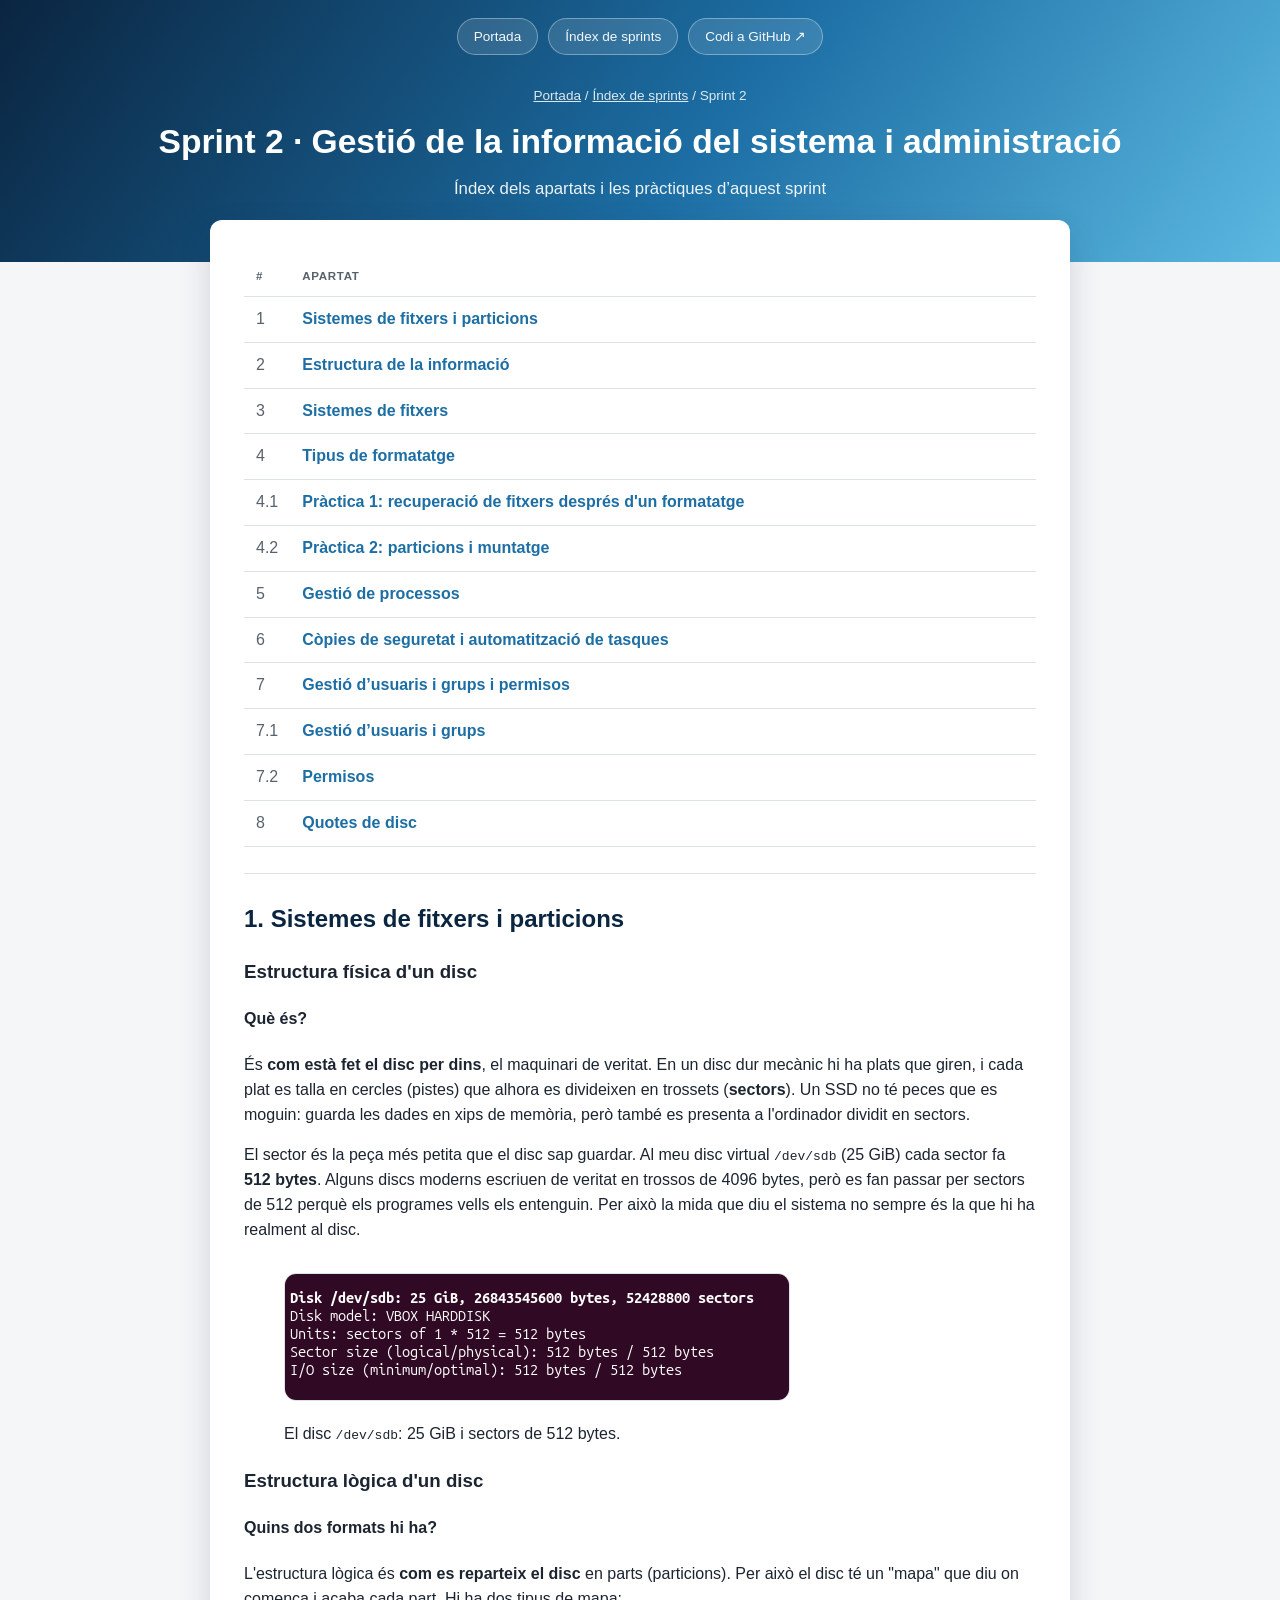
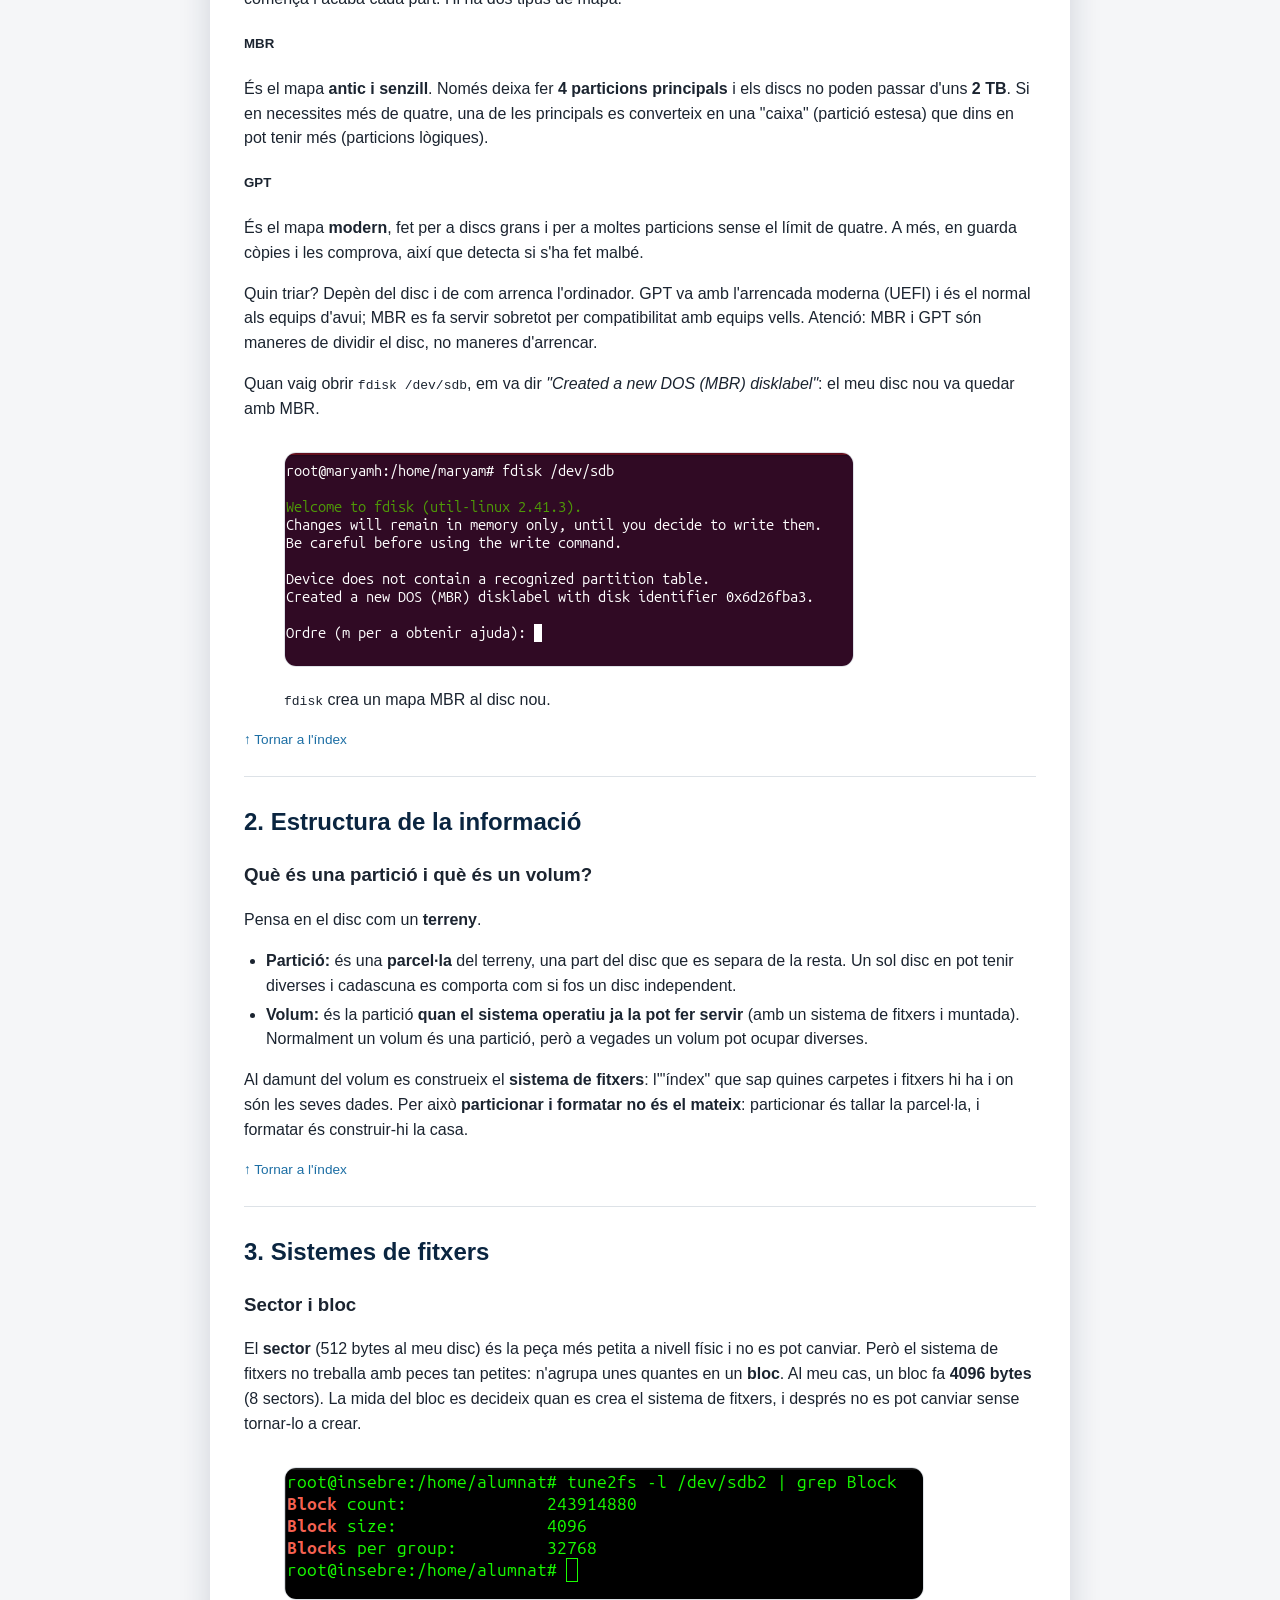
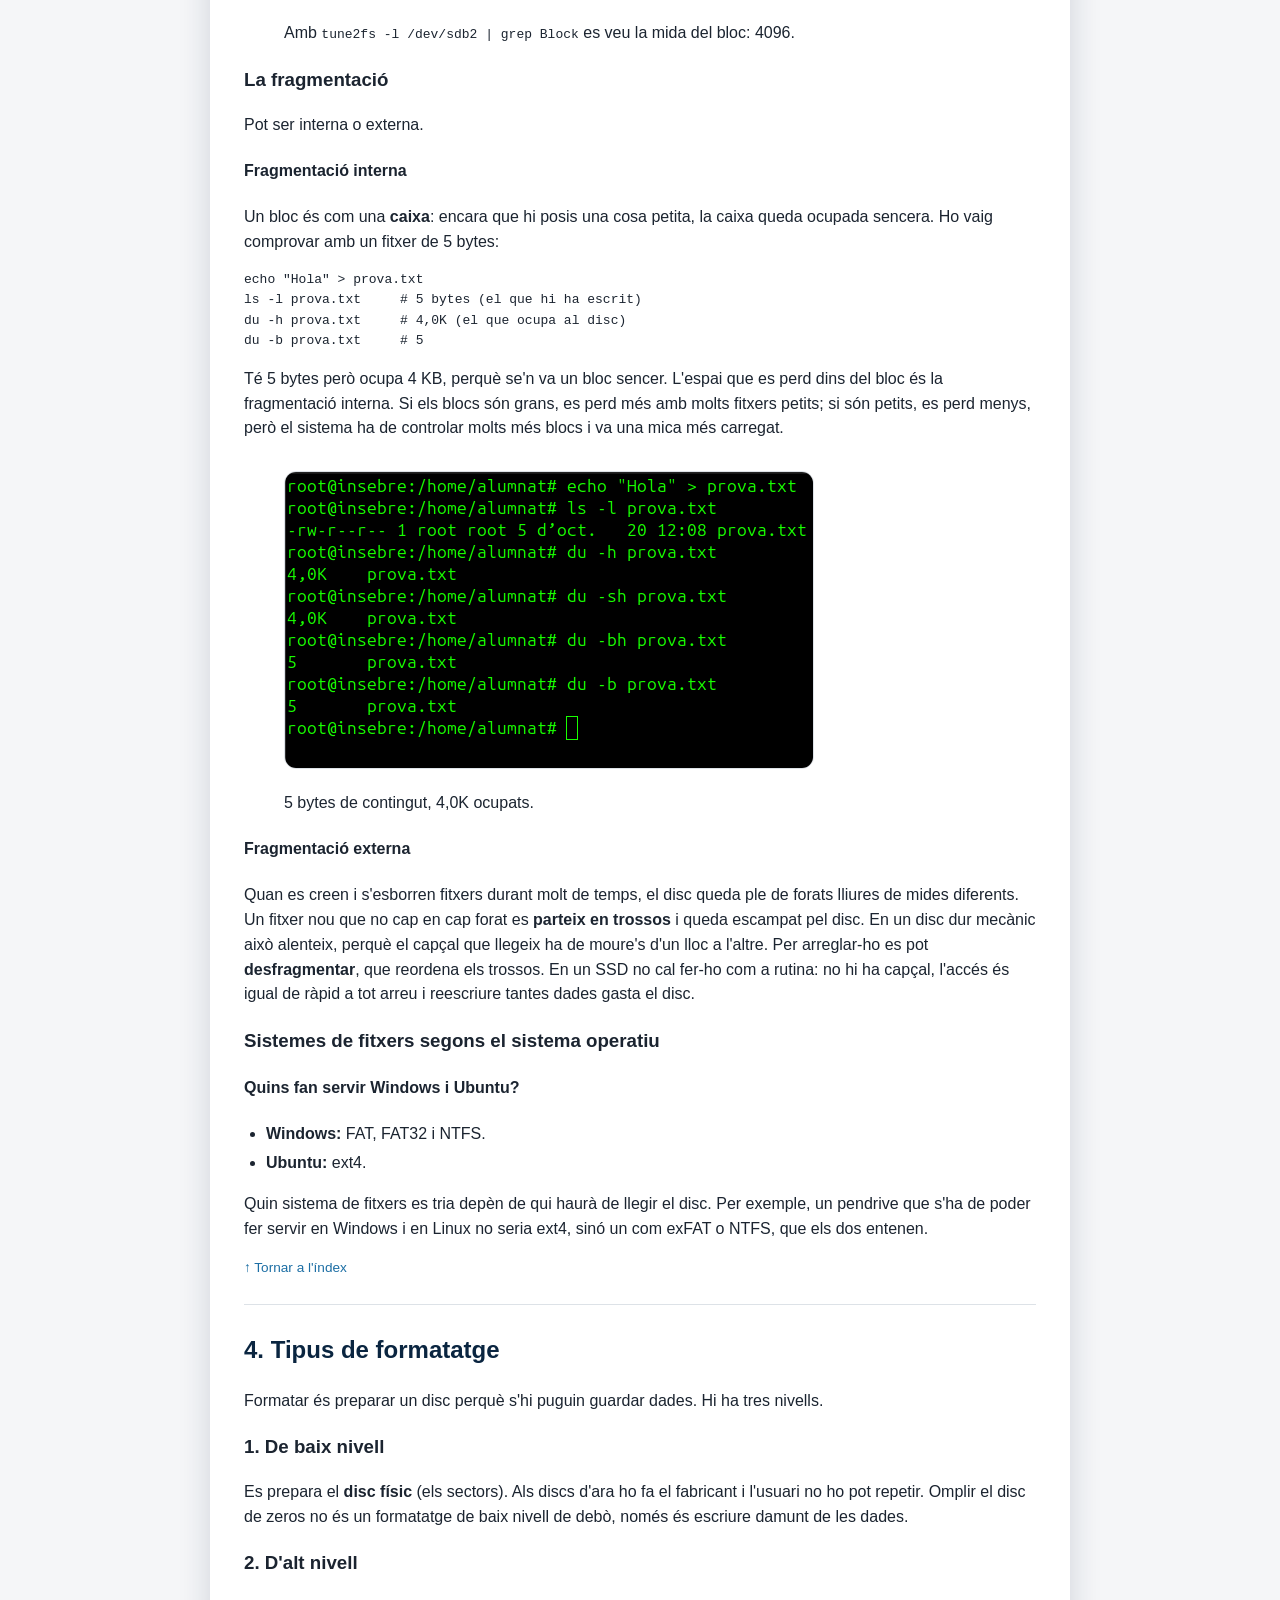
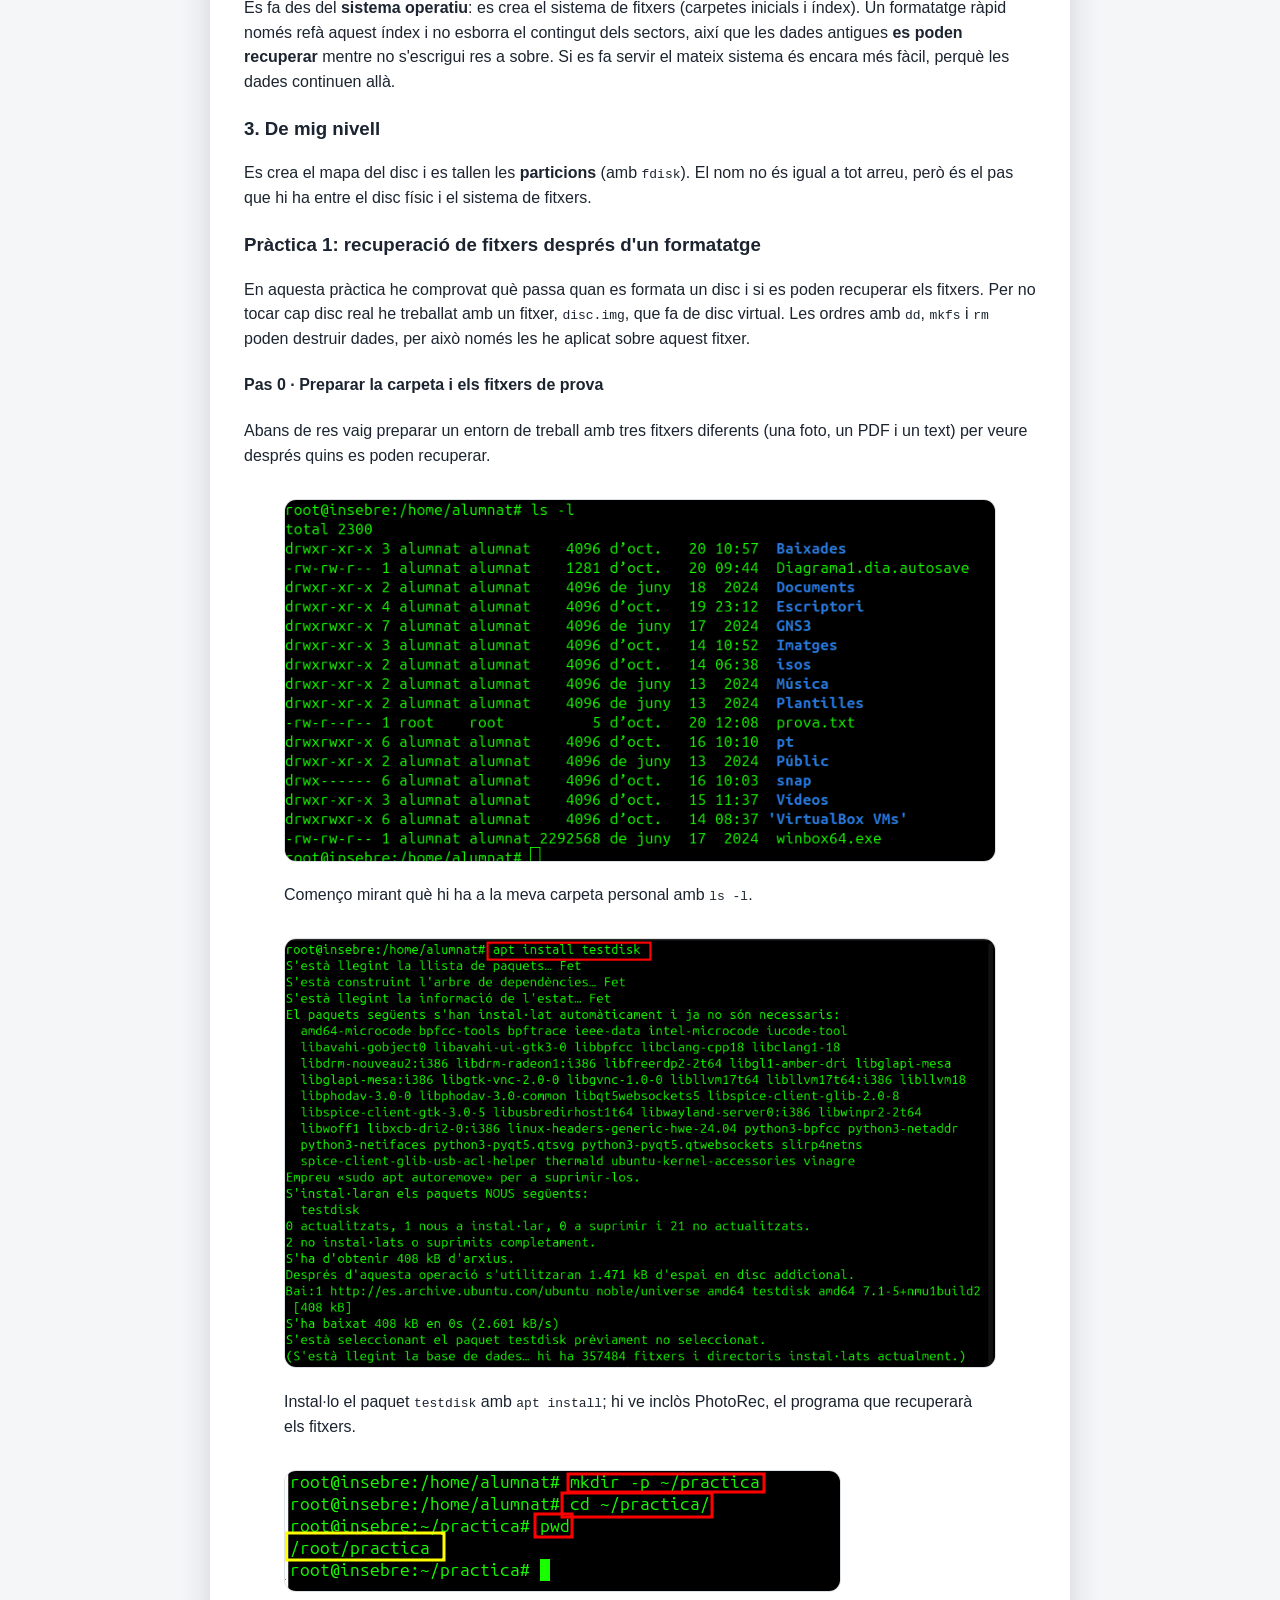
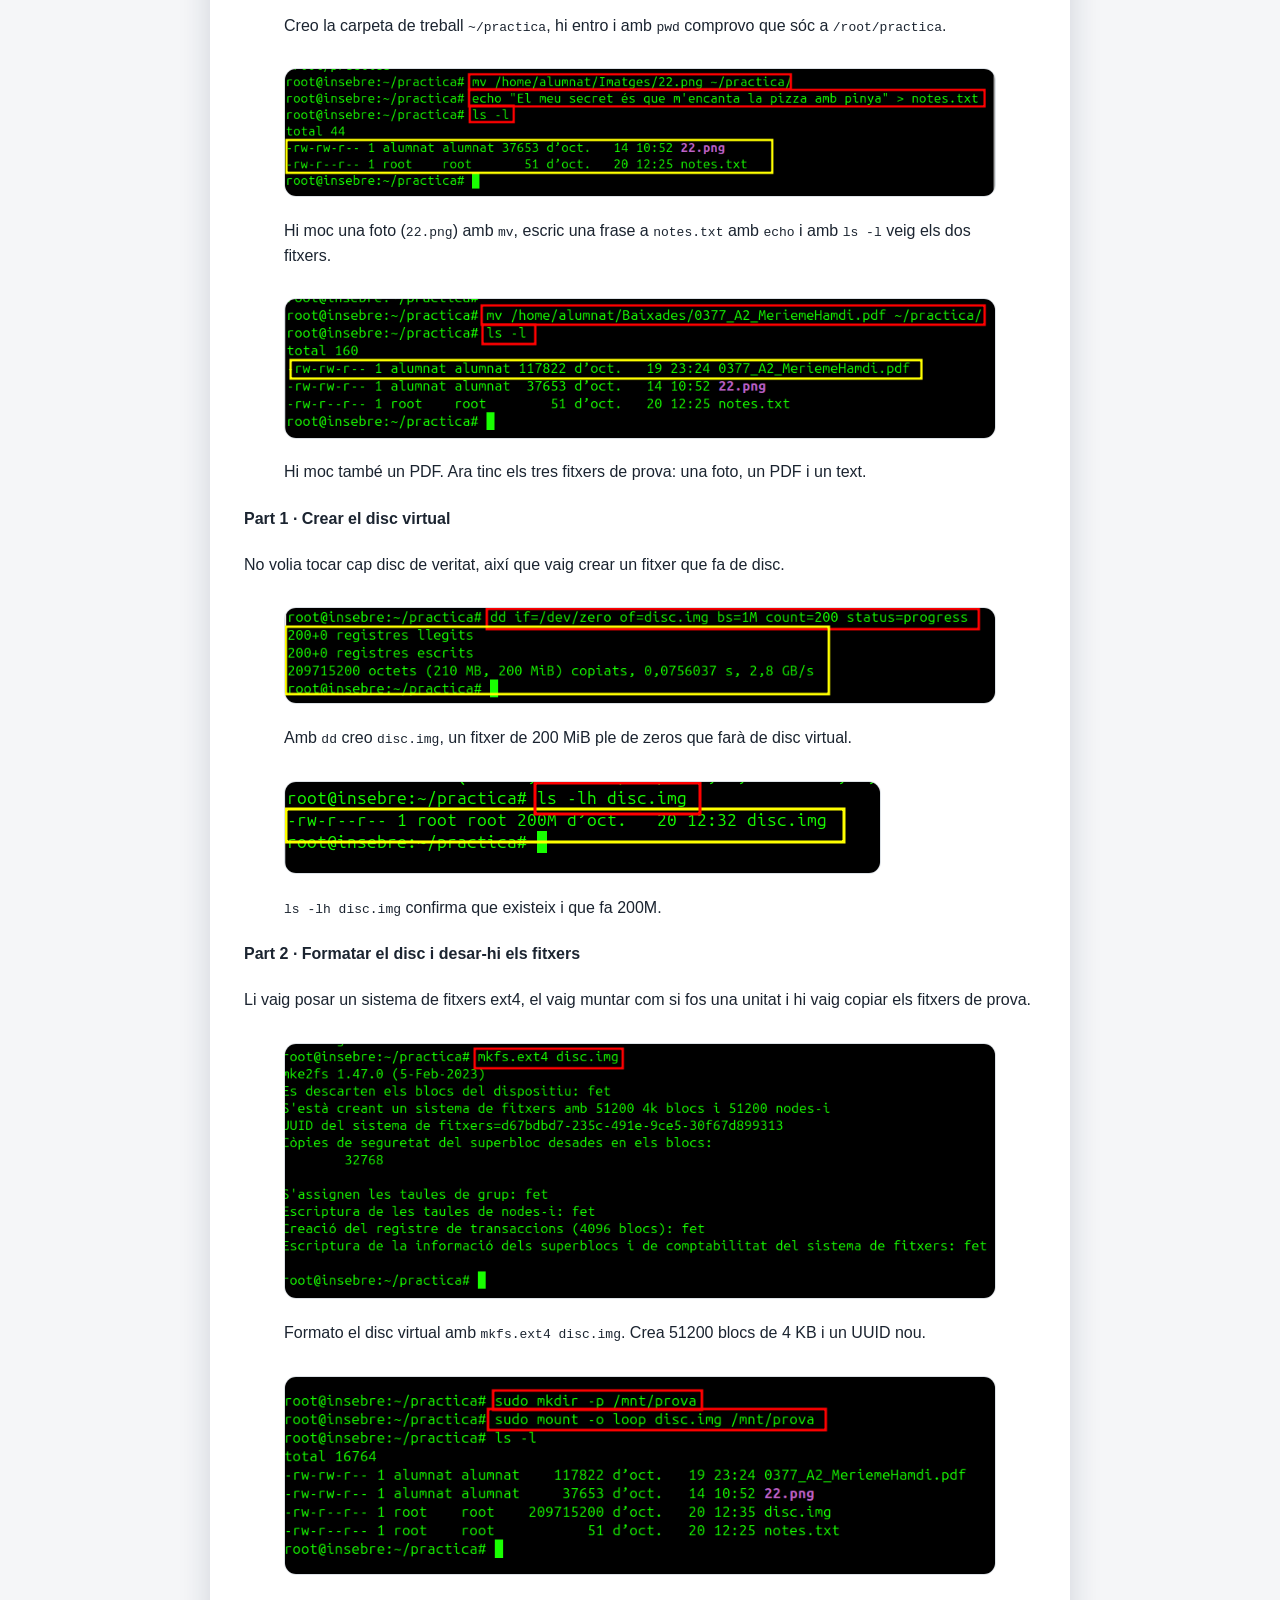
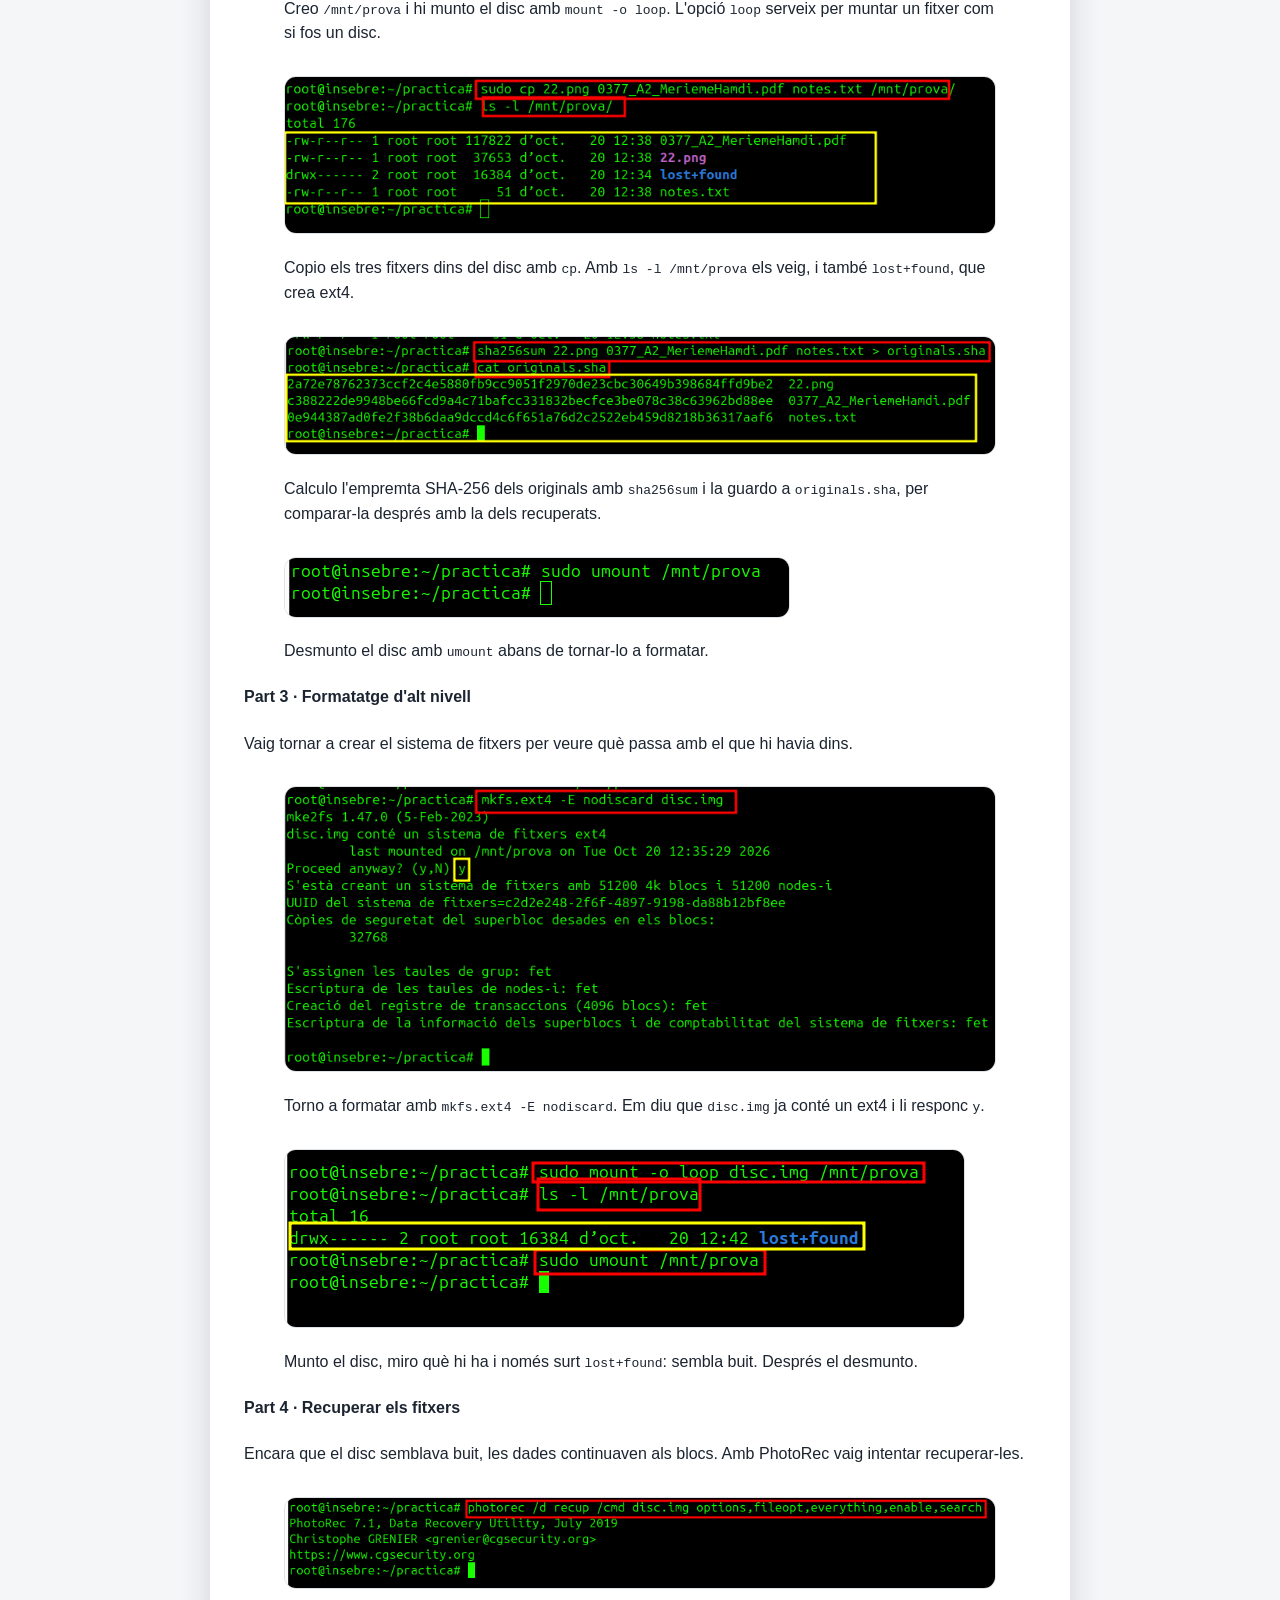
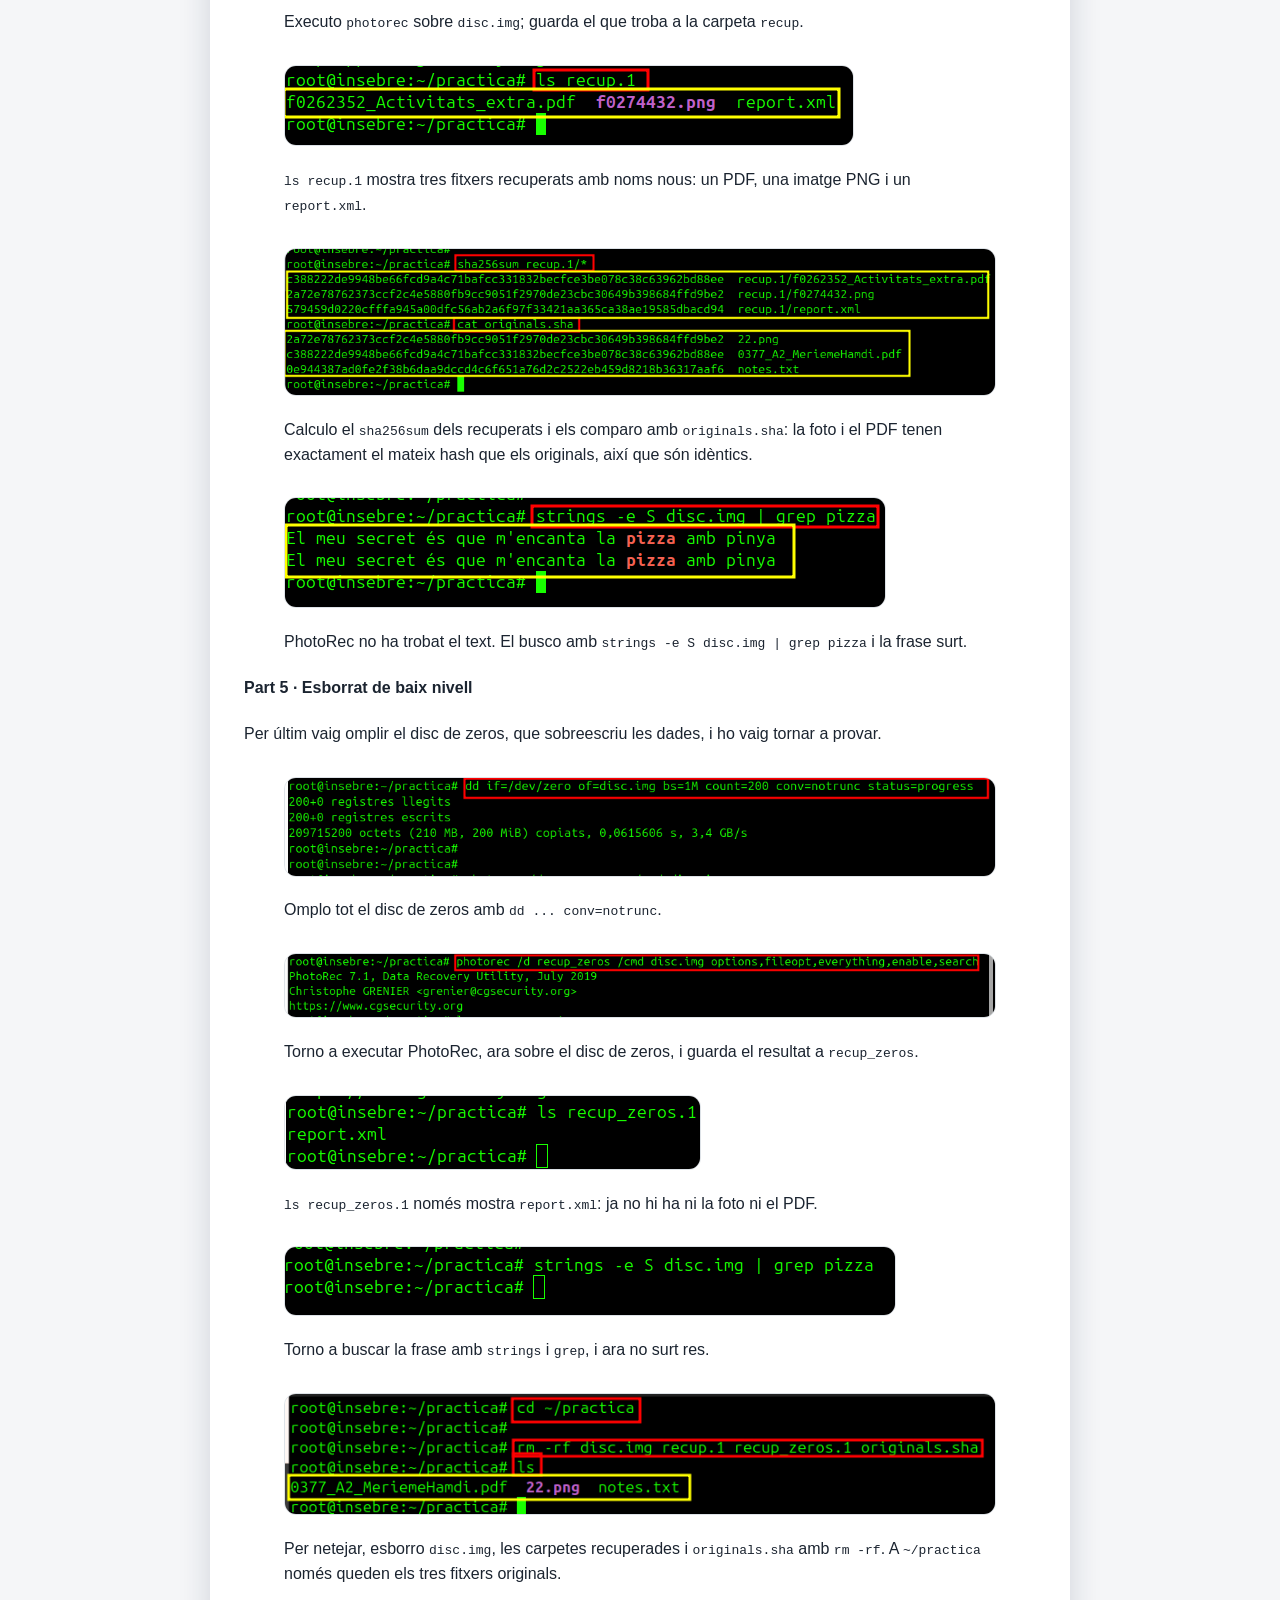
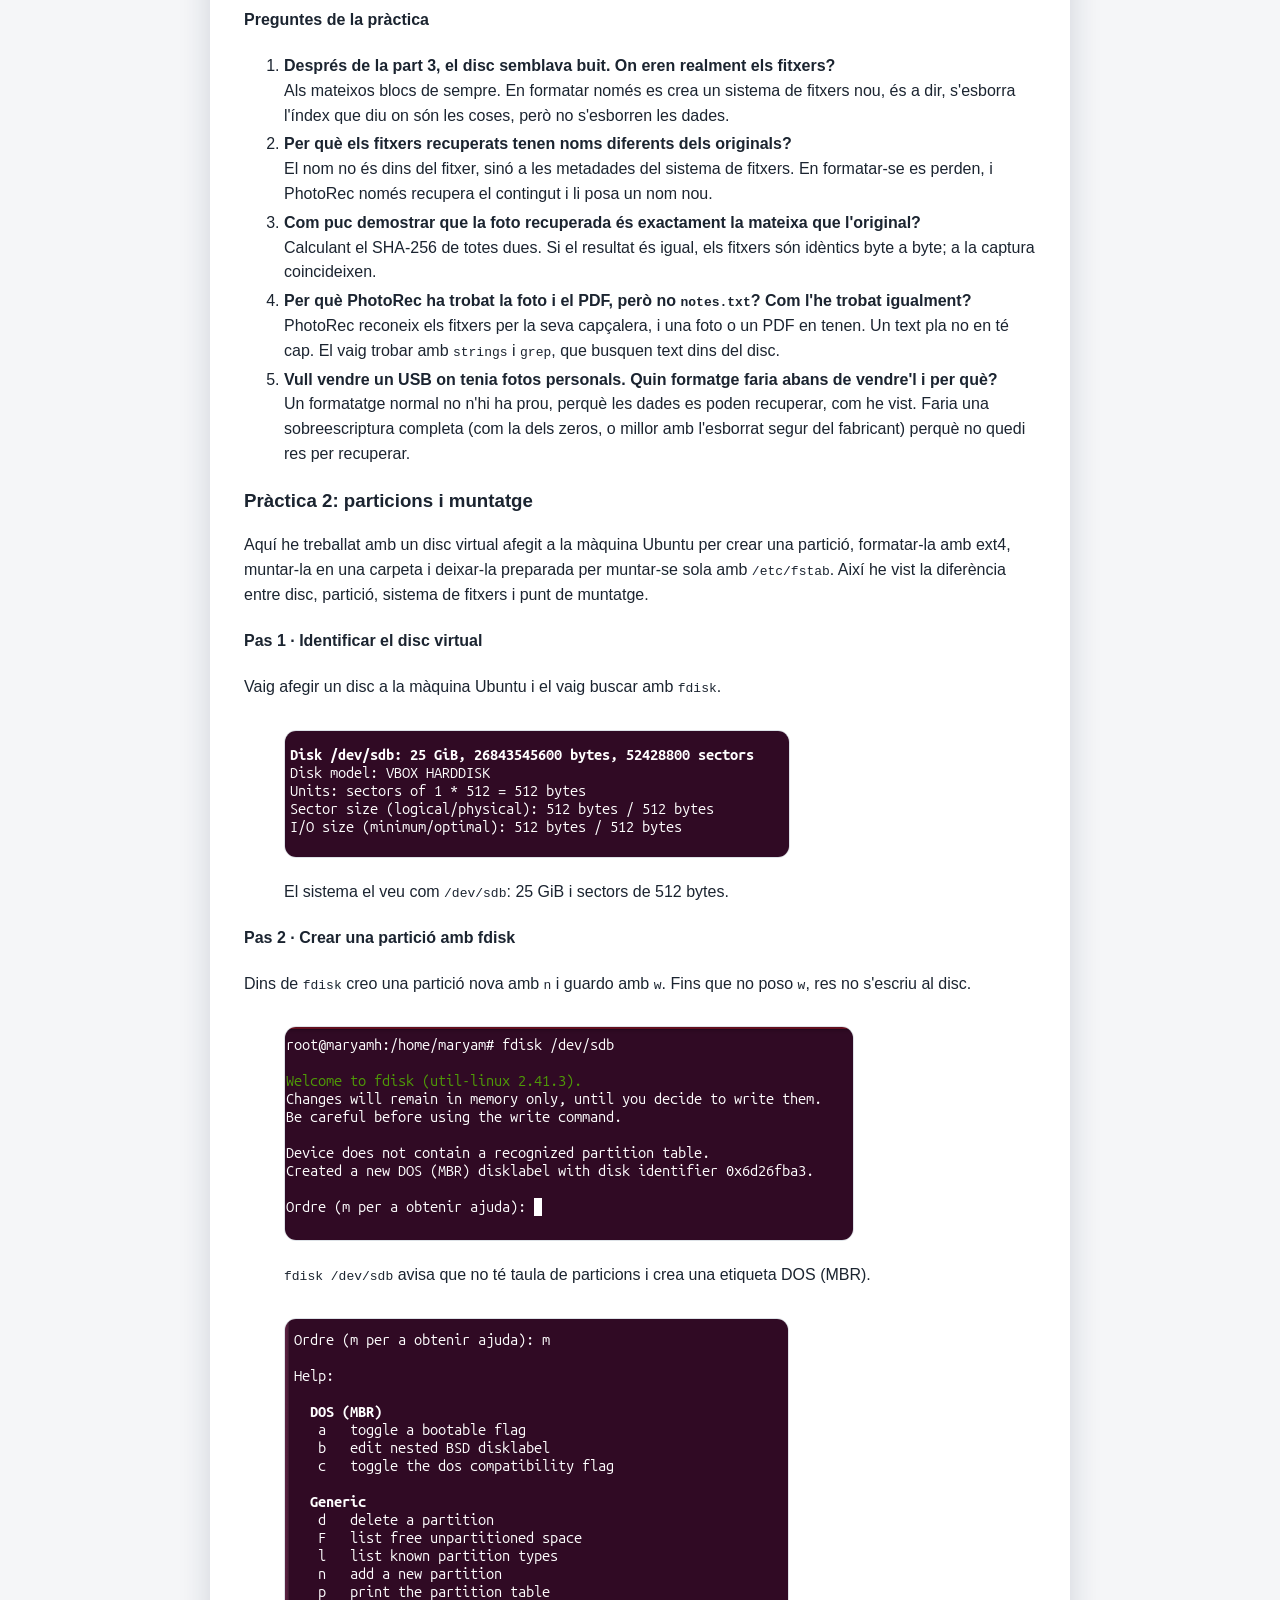
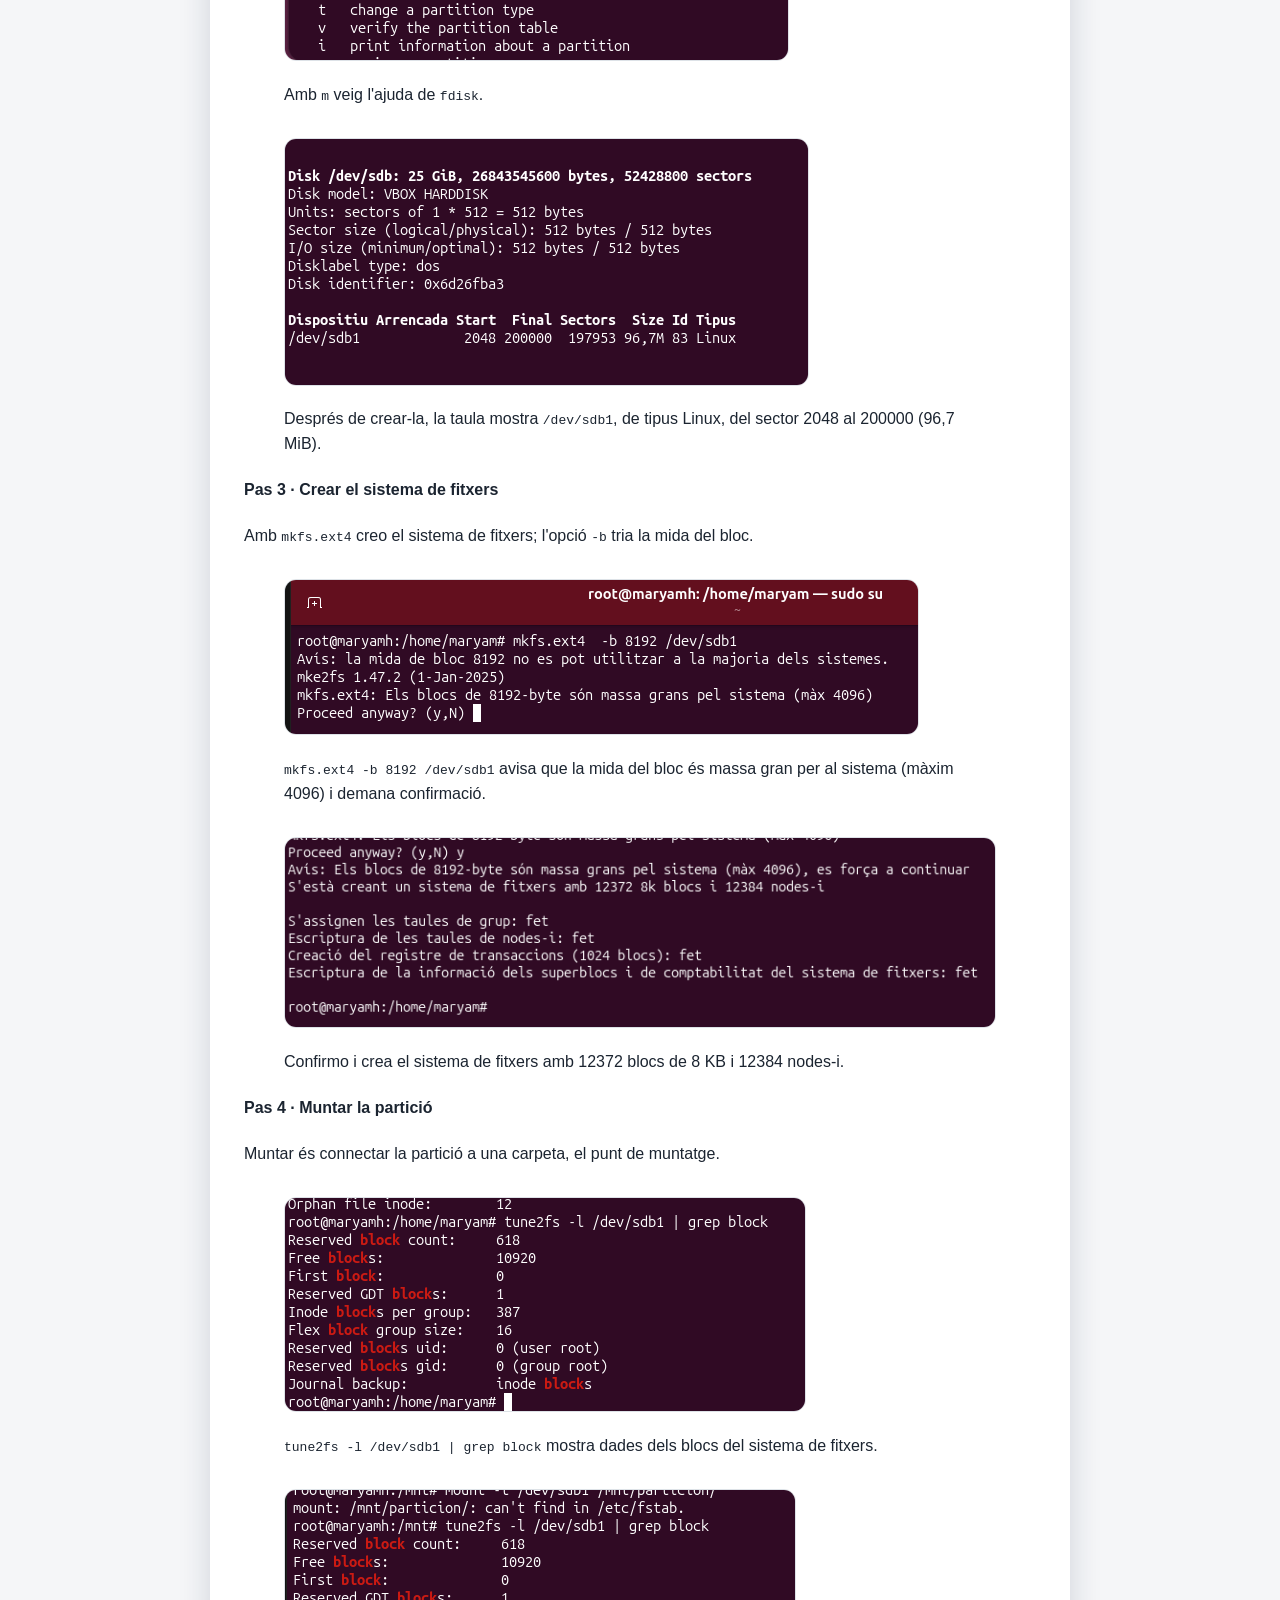
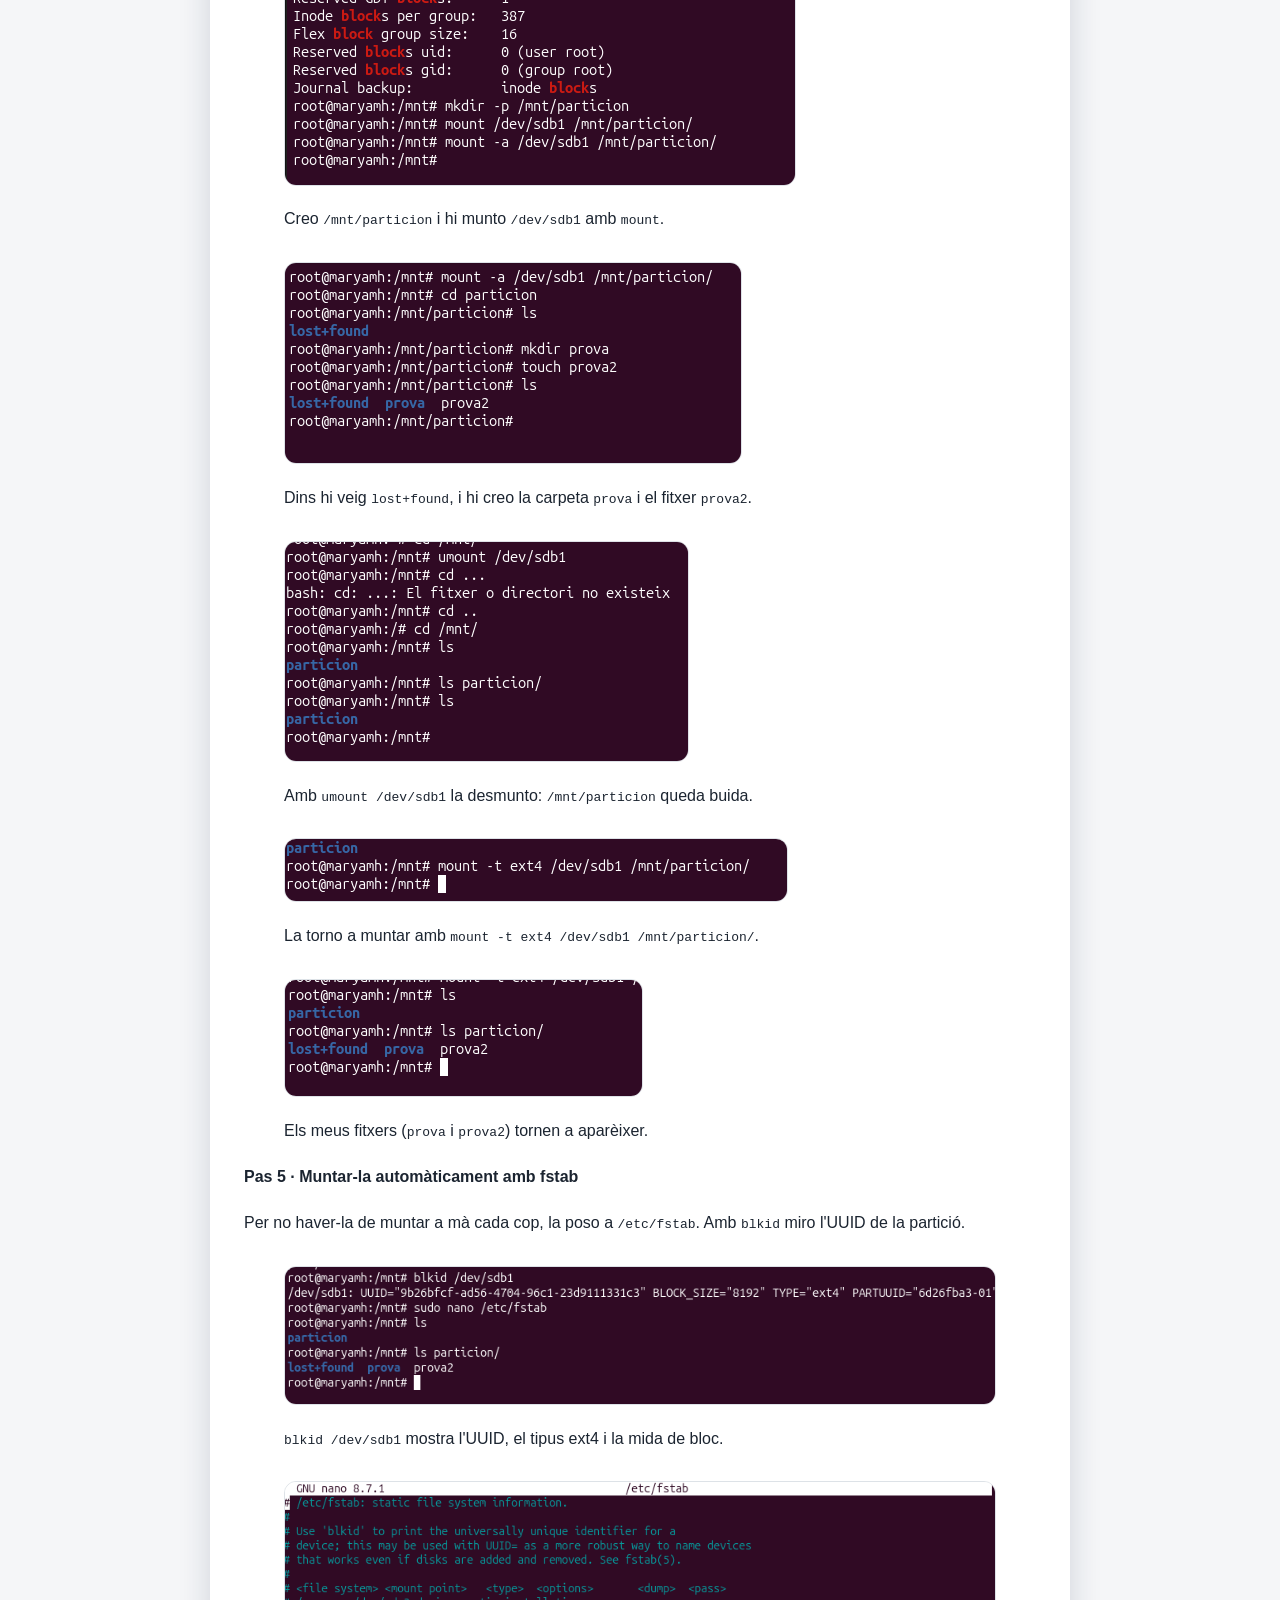
==== commit 929fd9f8: "in" ====
--- a/ubuntu/sprint2/index.html
+++ b/ubuntu/sprint2/index.html
@@ -17,6 +17,7 @@
   <div class="hero-titol">
     <p class="miguetes"><a href="../../index.html">Portada</a> / <a href="../../sprints.html">Índex de sprints</a> / Sprint 2</p>
     <h1>Sprint 2 · Gestió de la informació del sistema i administració</h1>
+    <p class="subtitol">Índex dels apartats i les pràctiques d’aquest sprint</p>
   </div>
 </header>
 
@@ -490,7 +491,7 @@
     </a>
     <span>Contingut sota llicència <a href="https://creativecommons.org/licenses/by-nc-sa/4.0/deed.ca" target="_blank" rel="license noopener">CC BY-NC-SA 4.0</a></span>
   </p>
-  <p class="autoria">Autor/a: <strong>EL_TEU_NOM</strong> · Sprint 2 · Sistemes Operatius (ISOPJ1)</p>
+  <p class="autoria">Autor/a: <strong>Merieme Hamdi Oukhelfen</strong> · Sprint 2 · Sistemes Operatius (ISOPJ1)</p>
 </footer>
 
 </body>
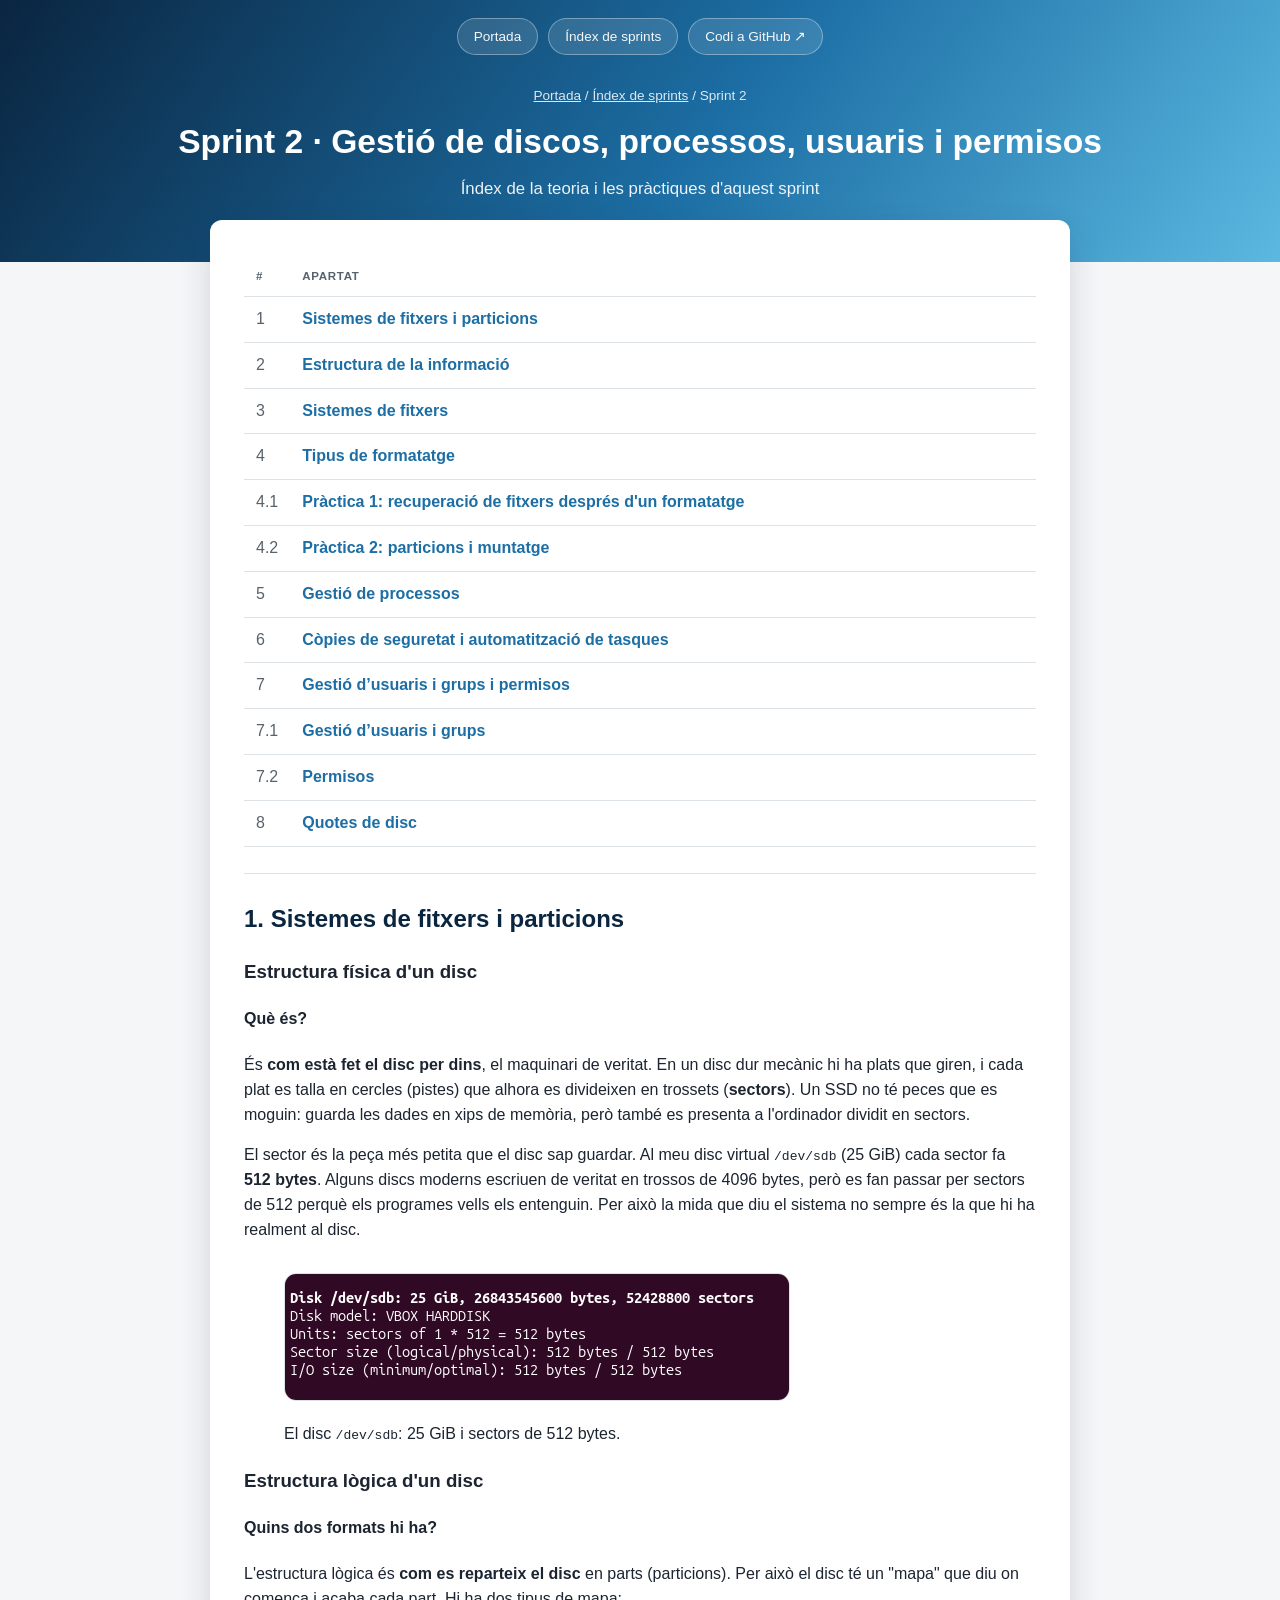
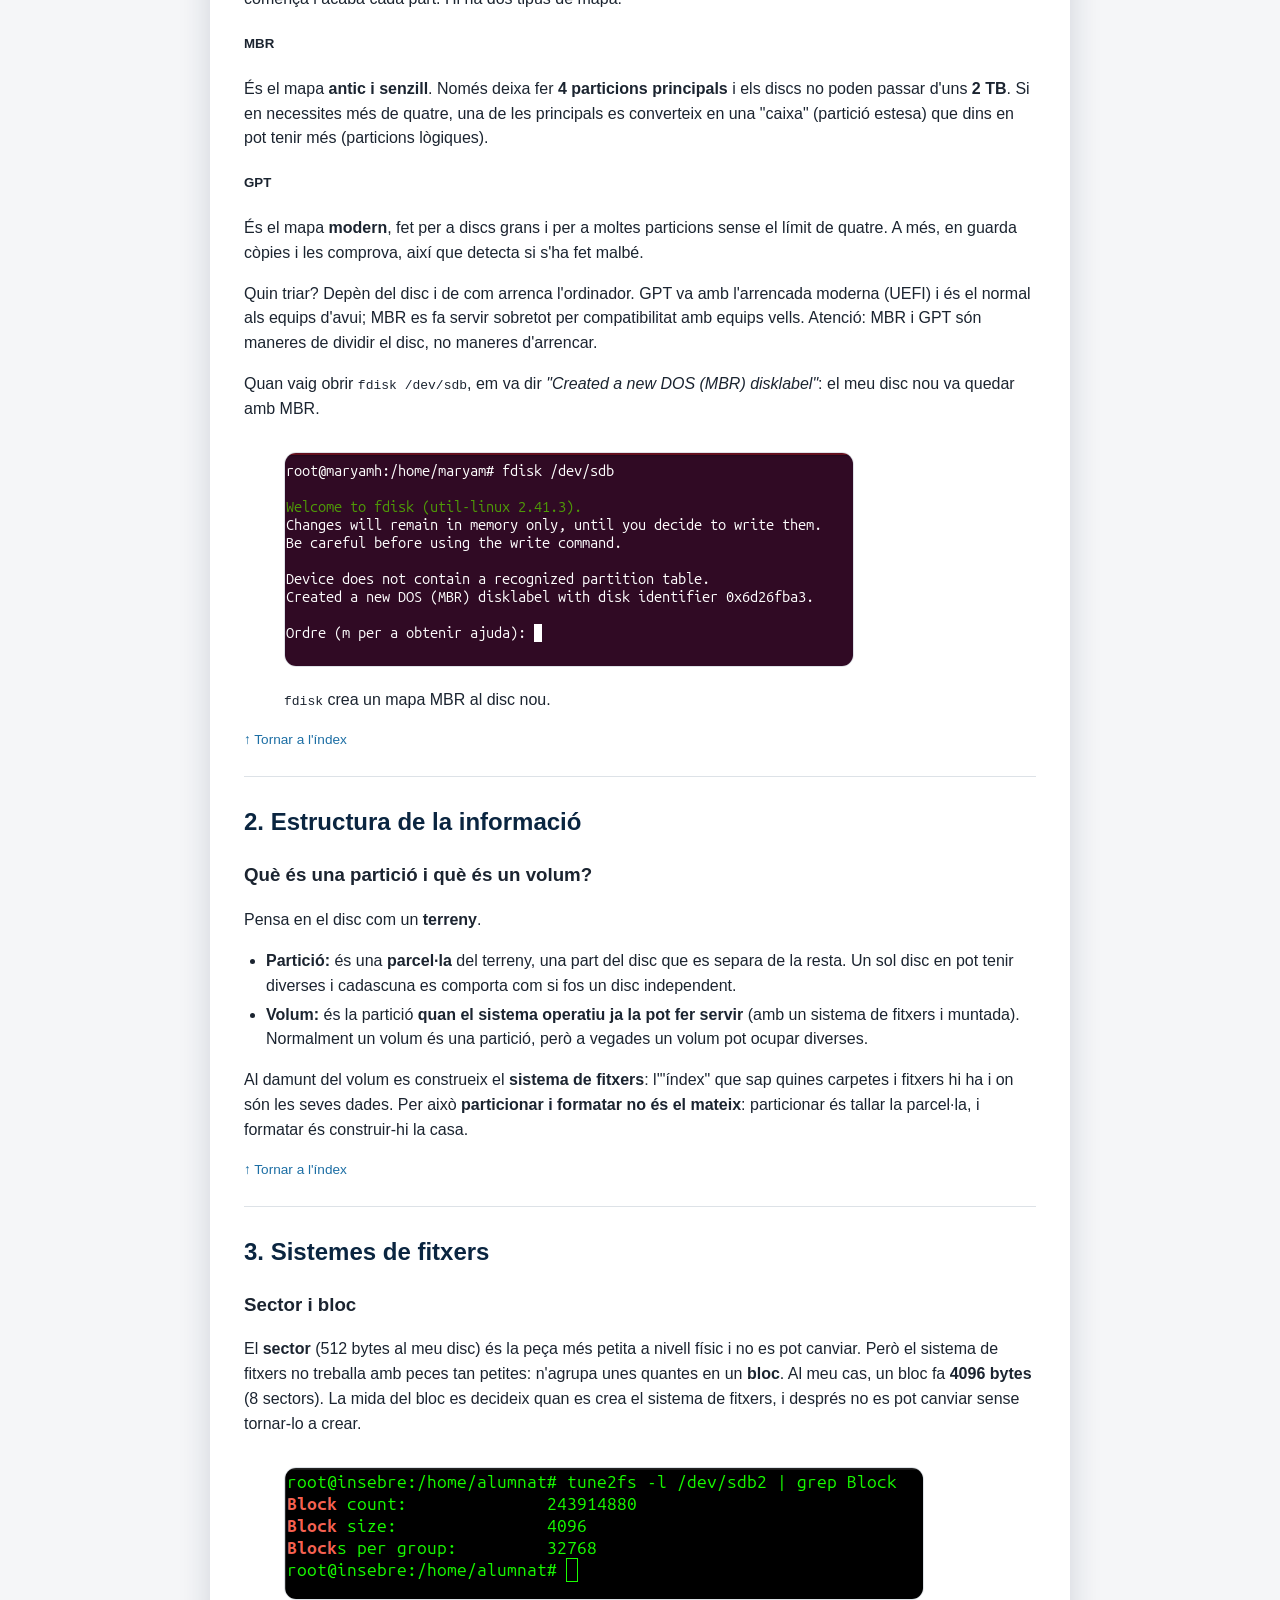
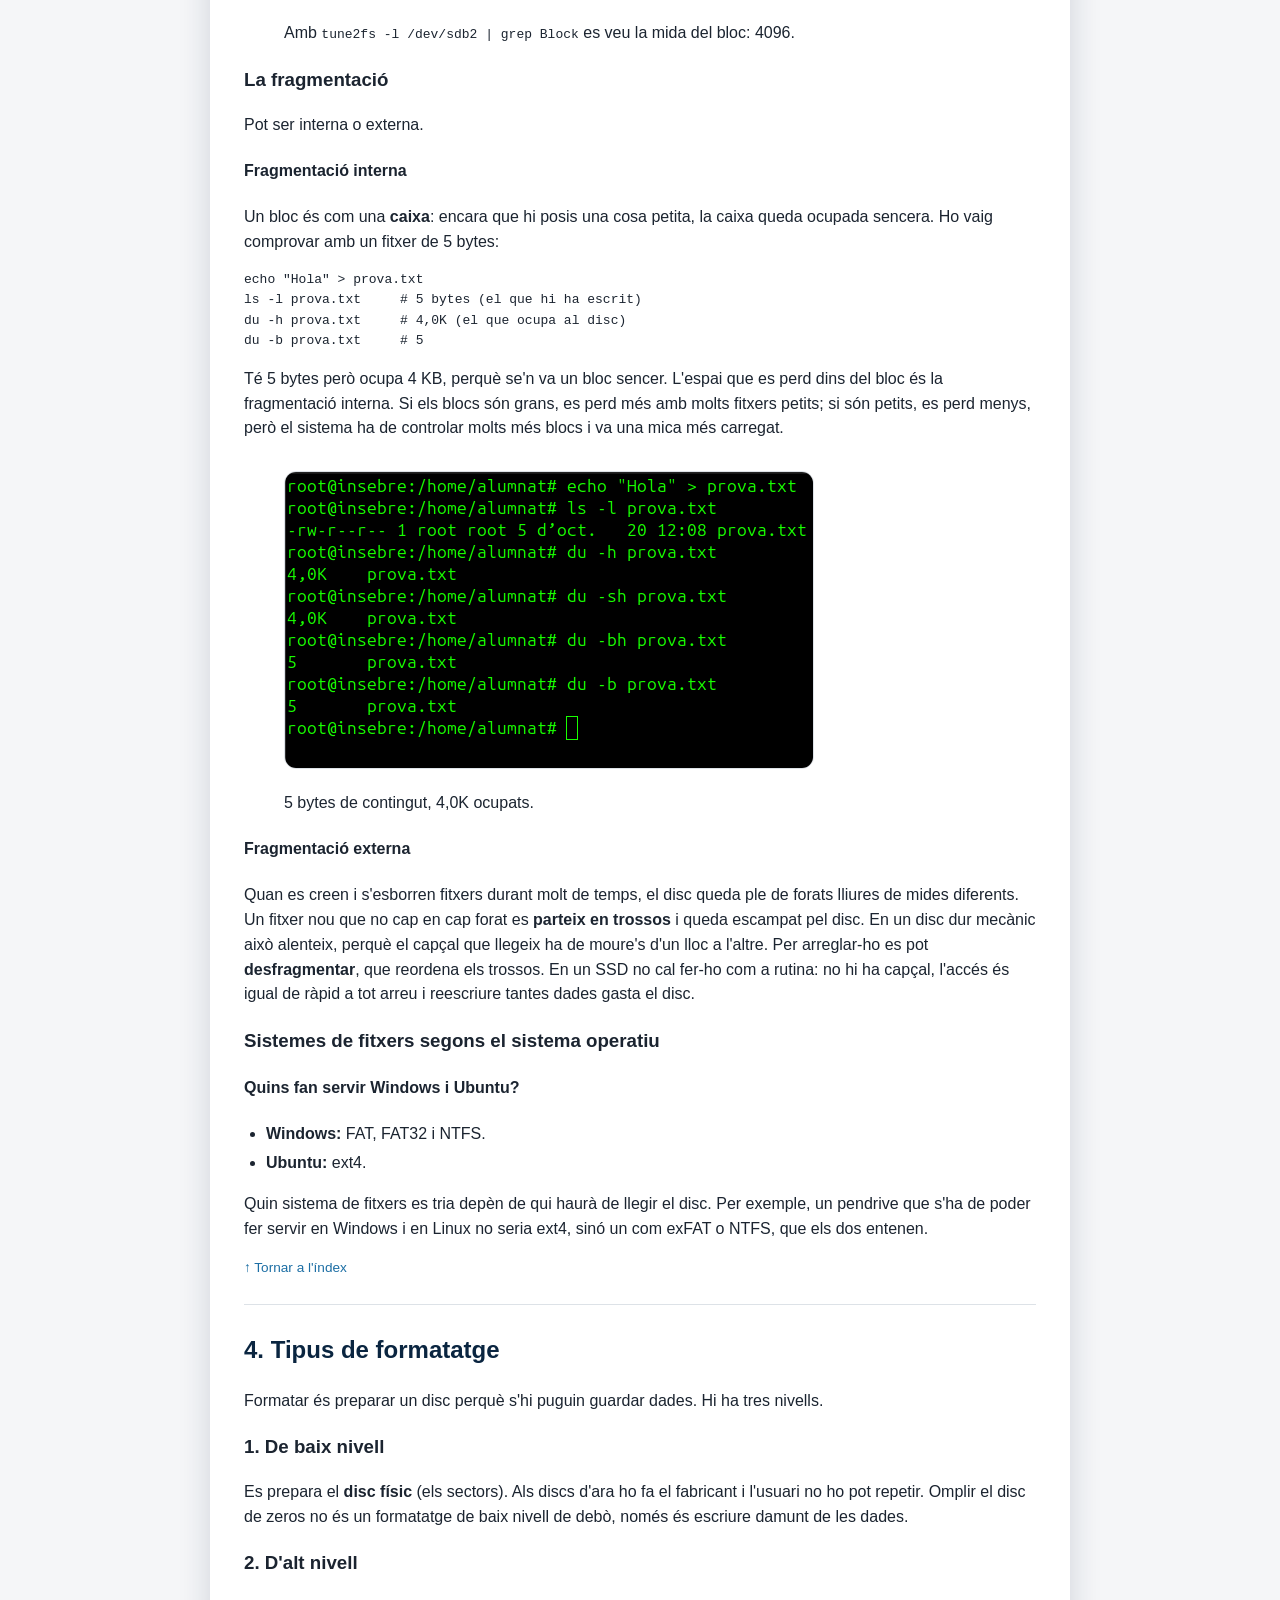
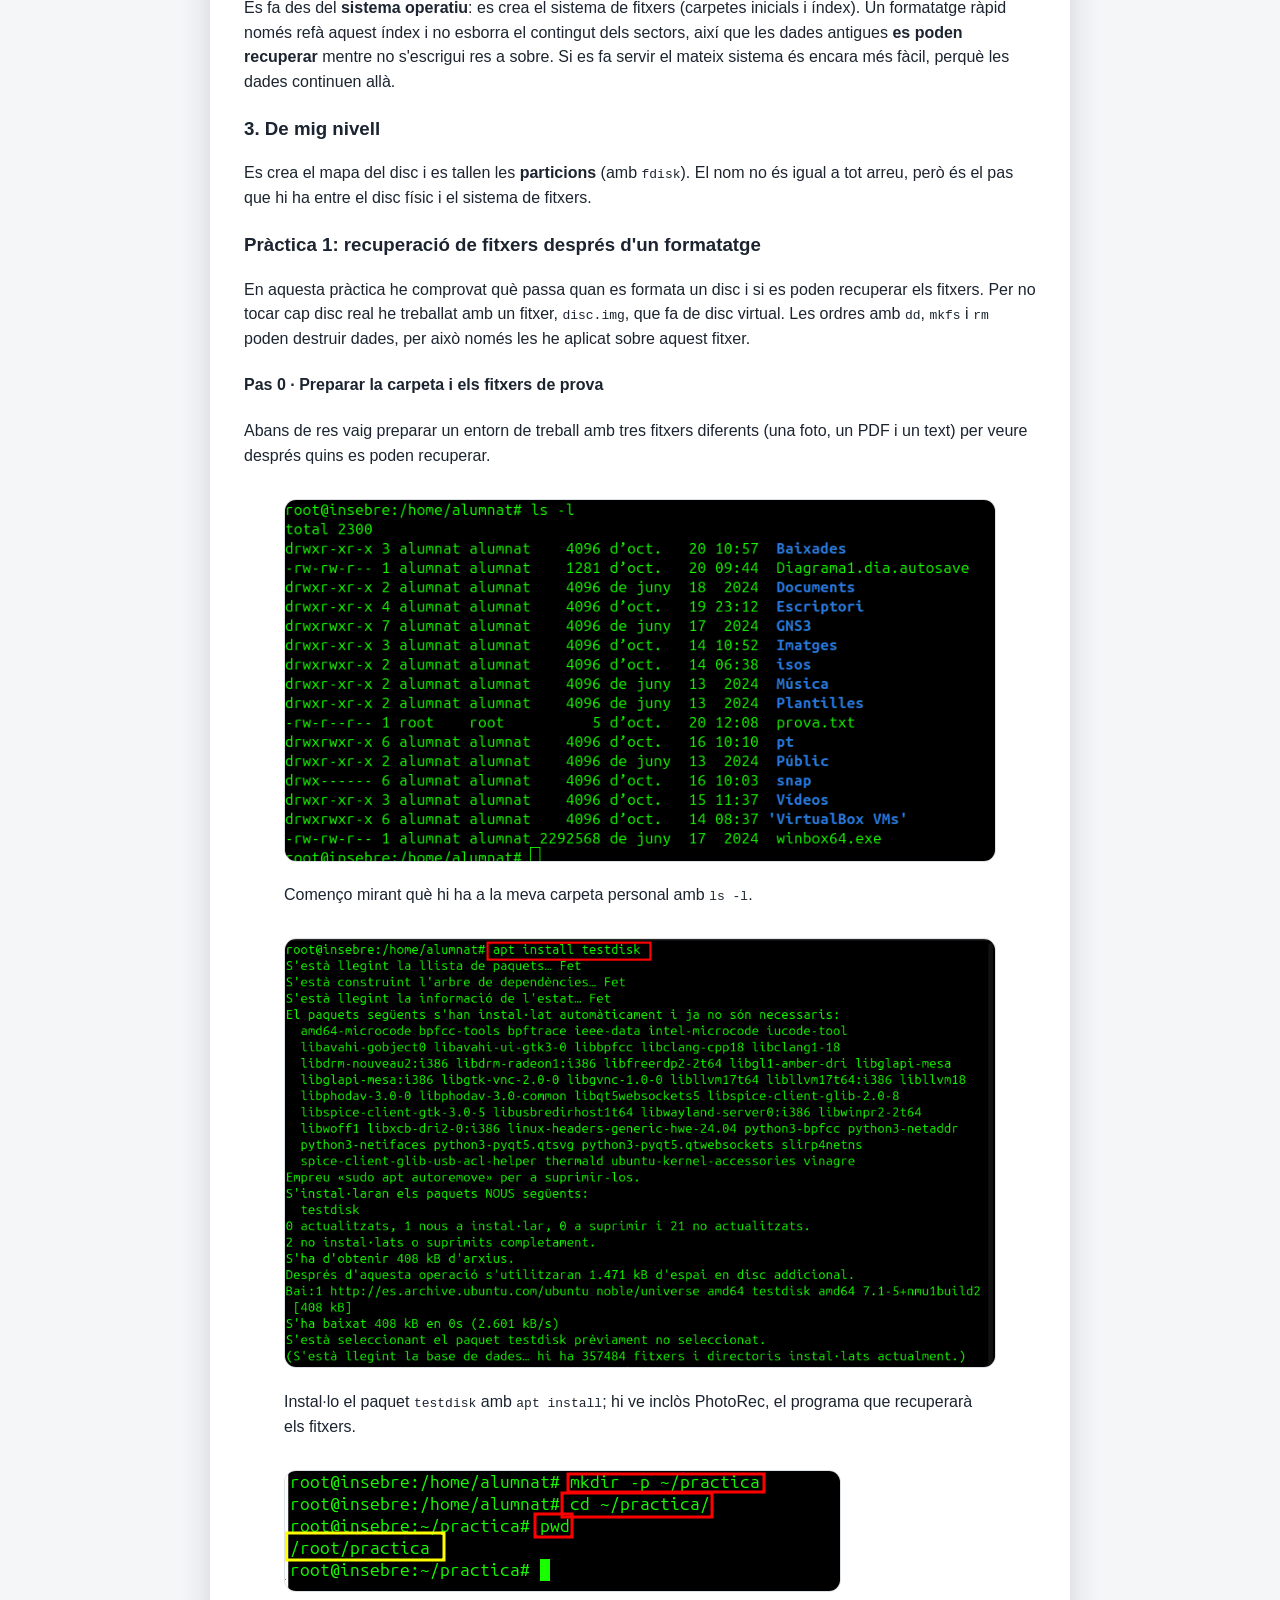
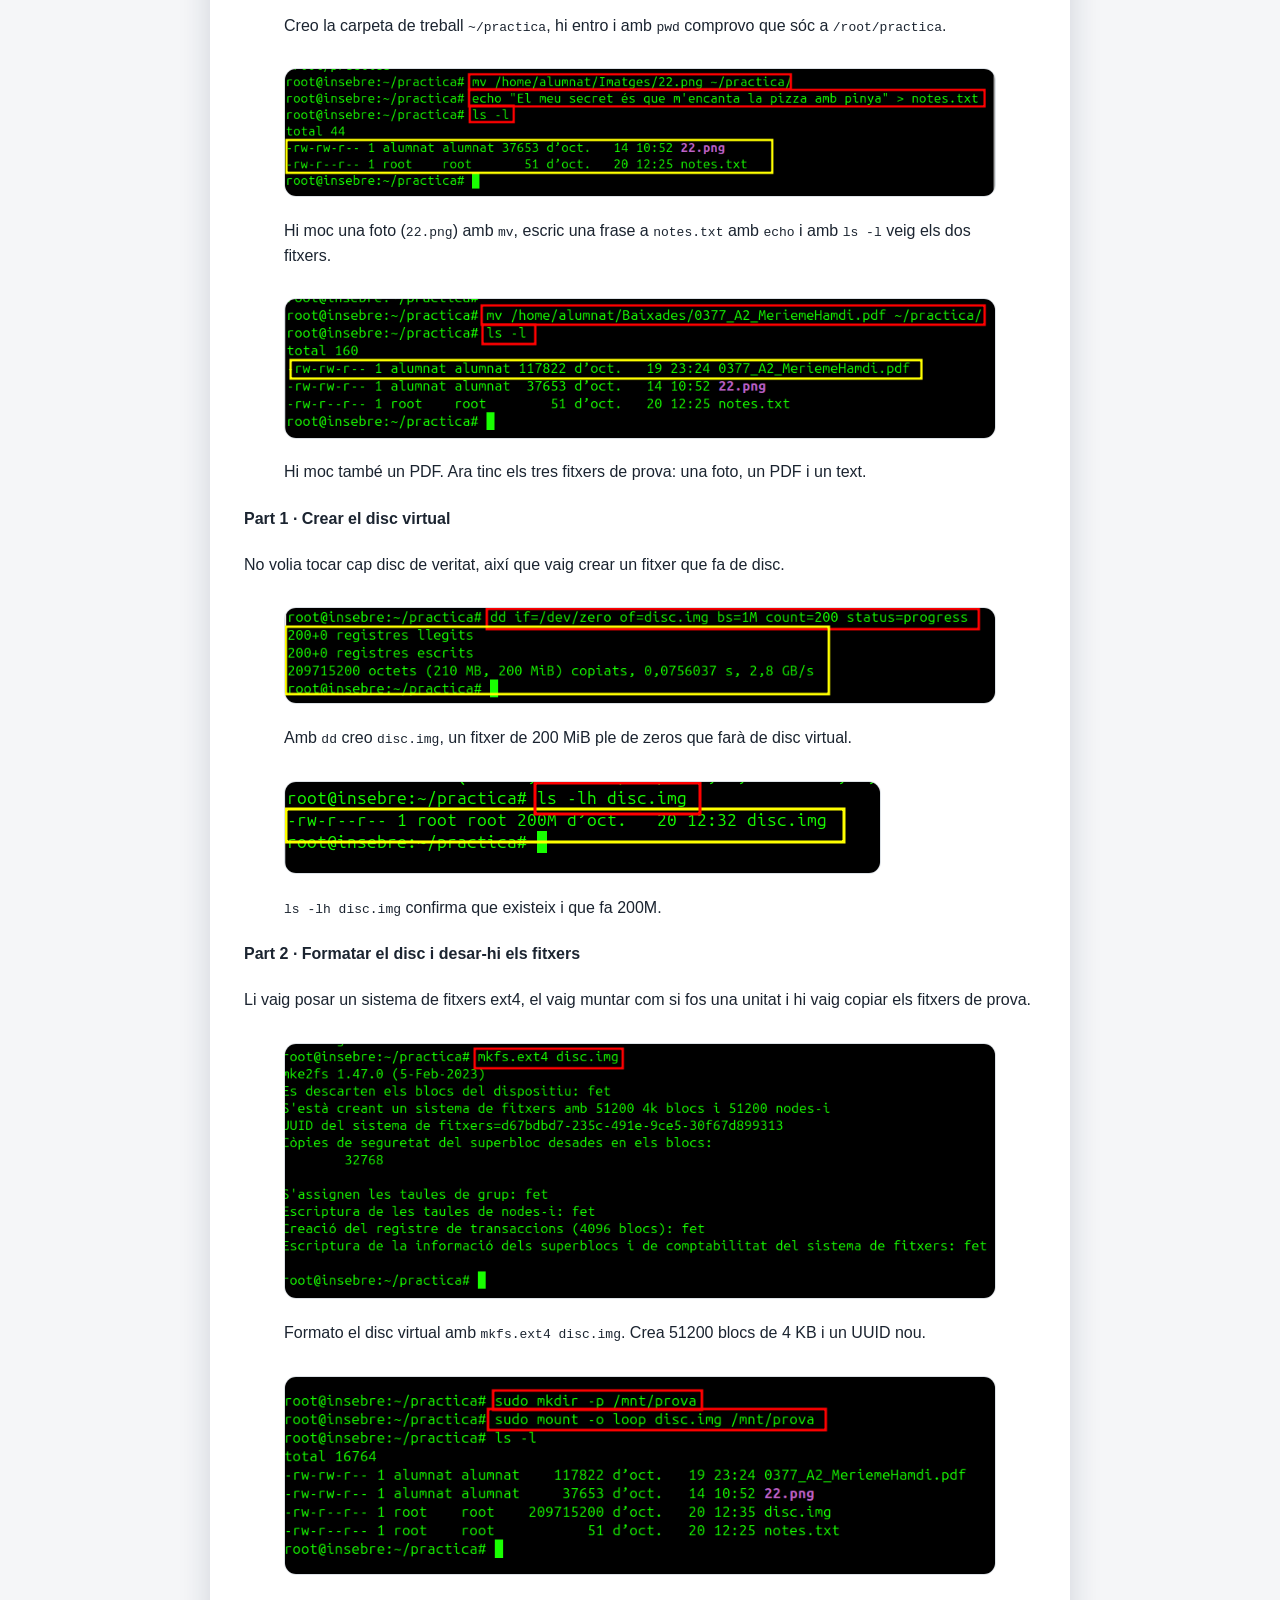
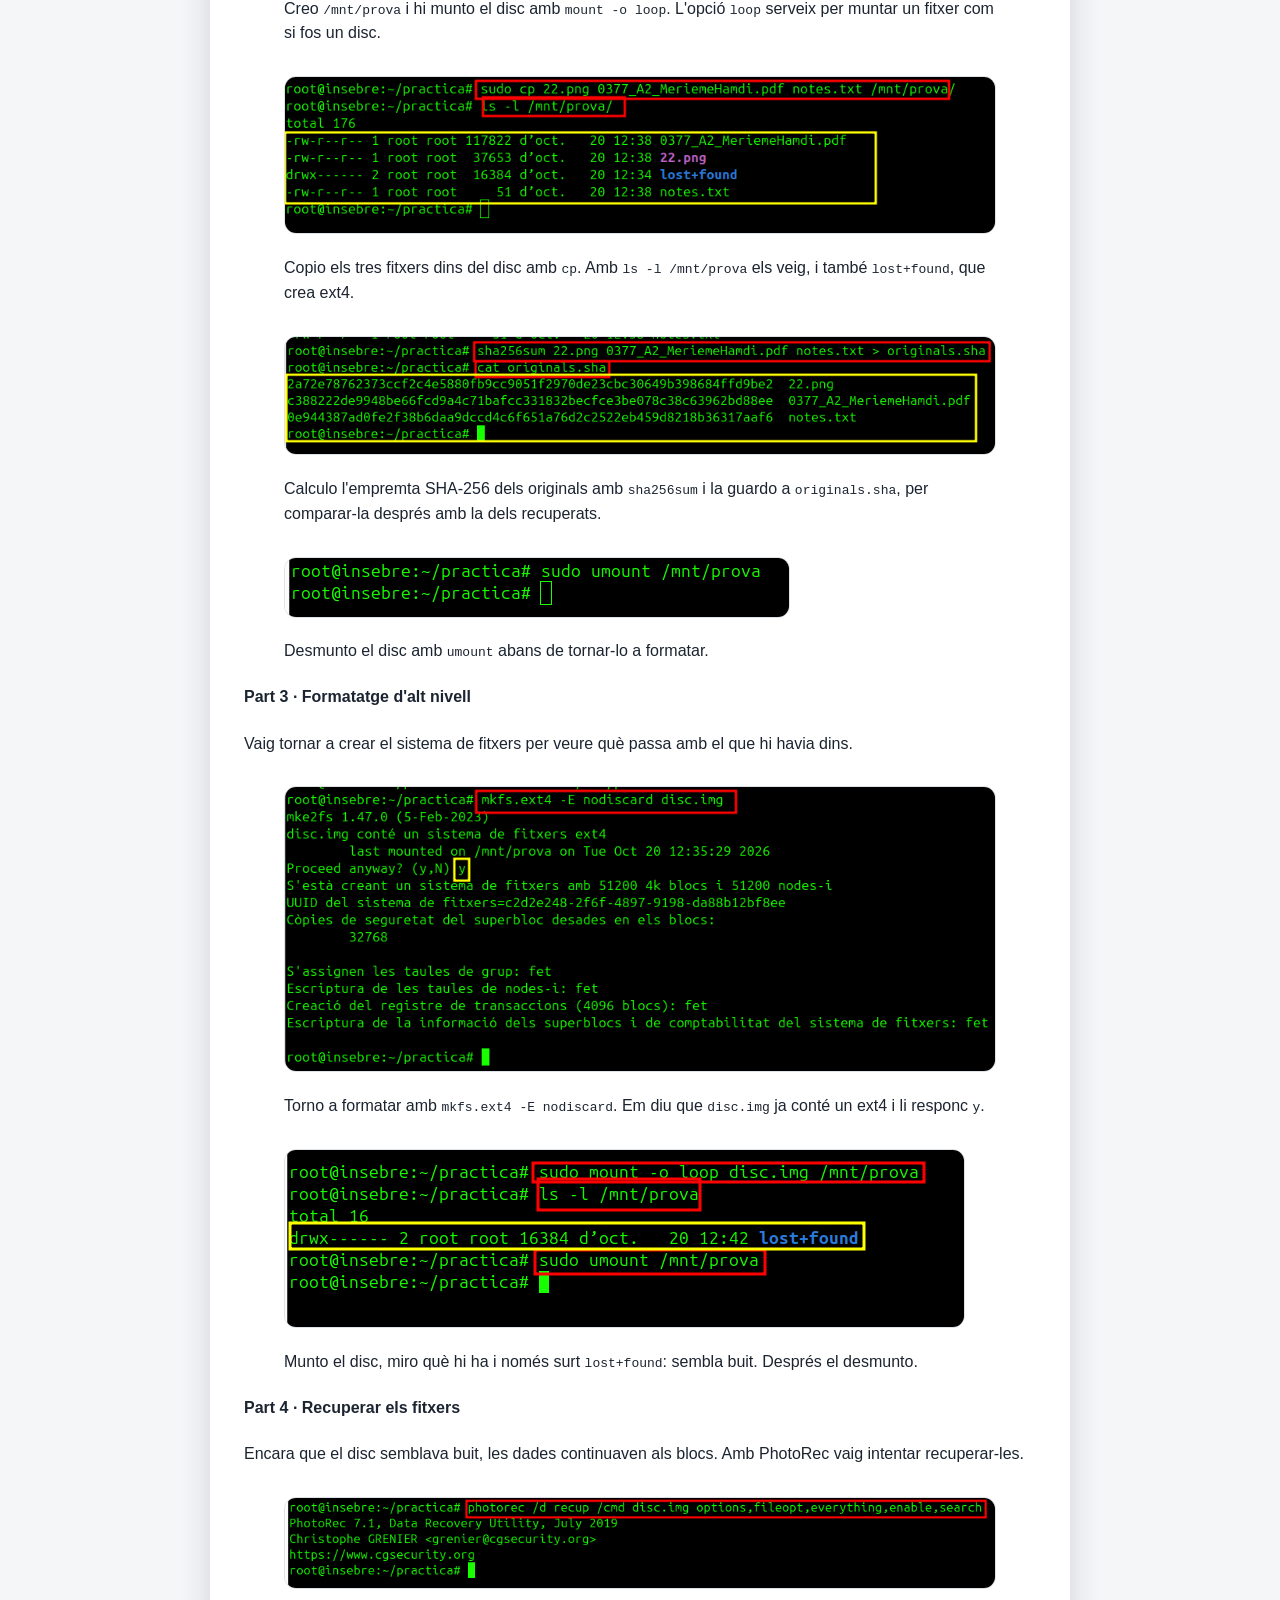
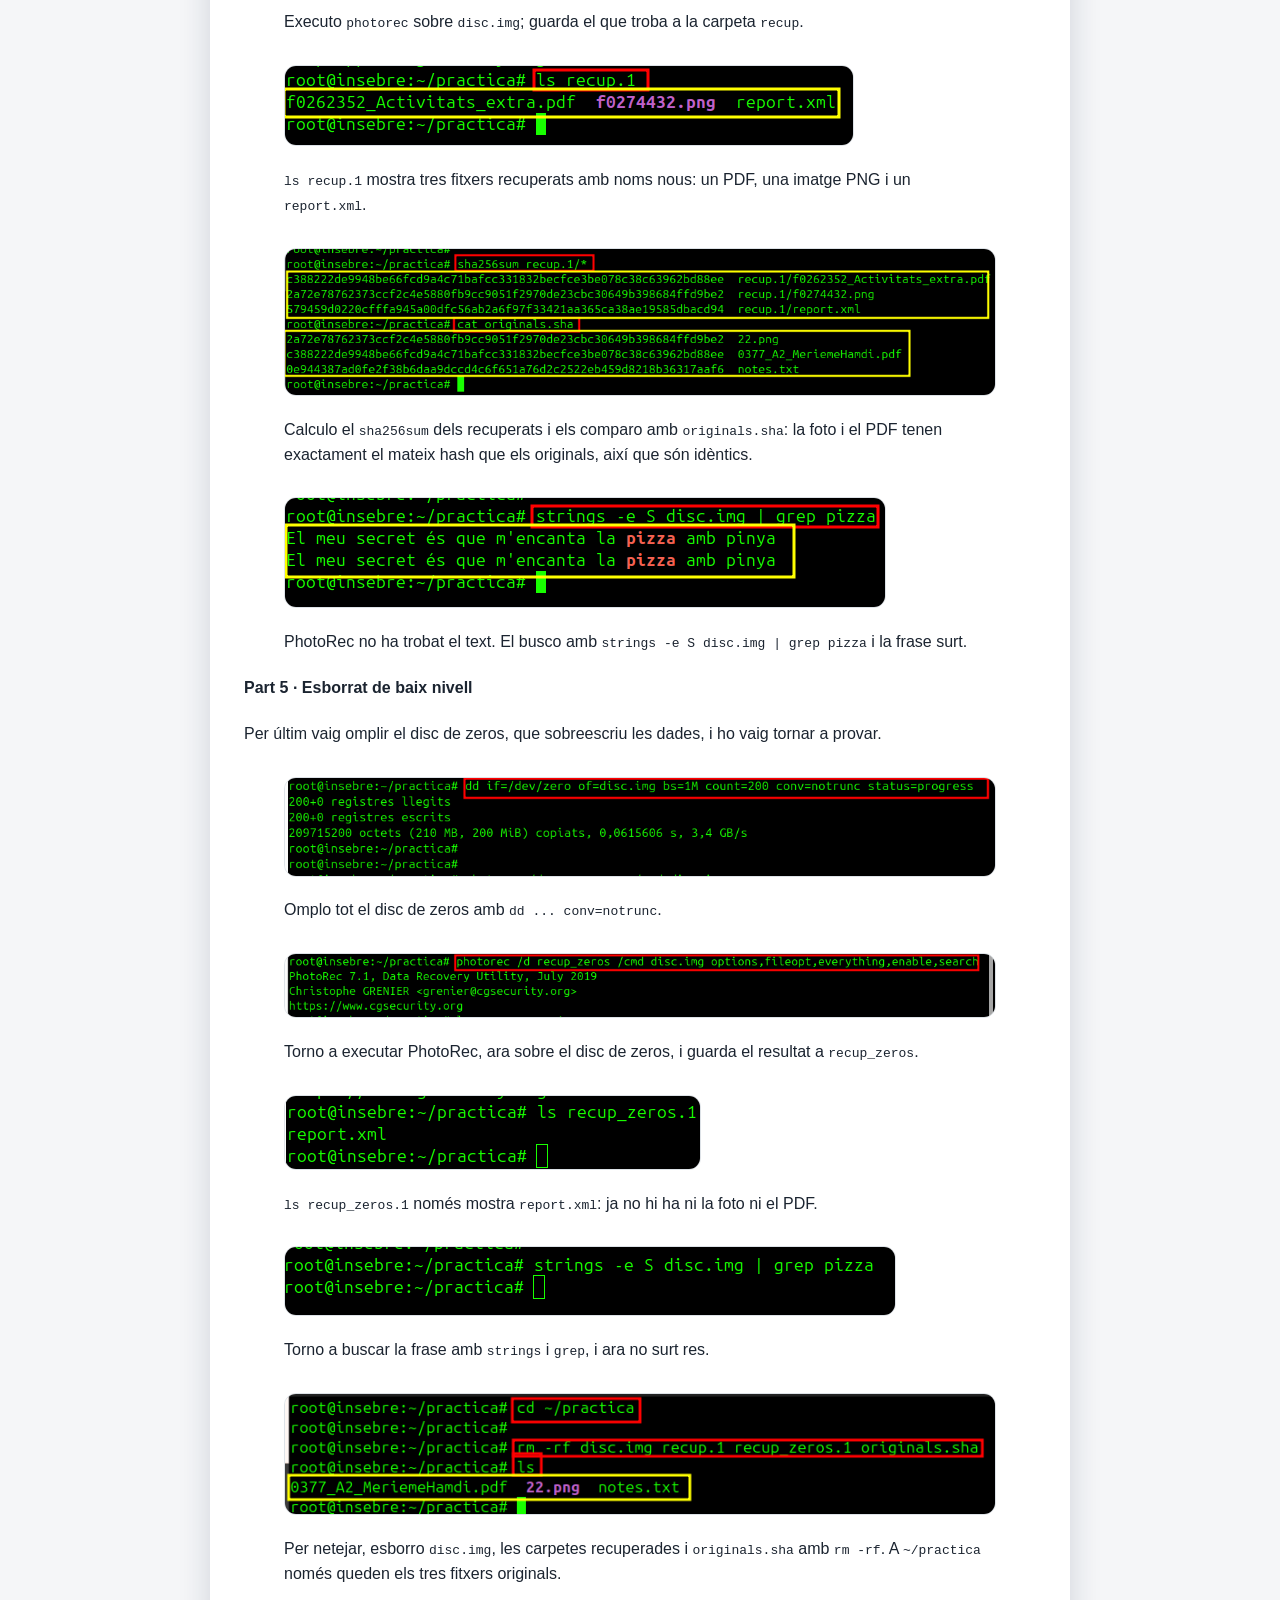
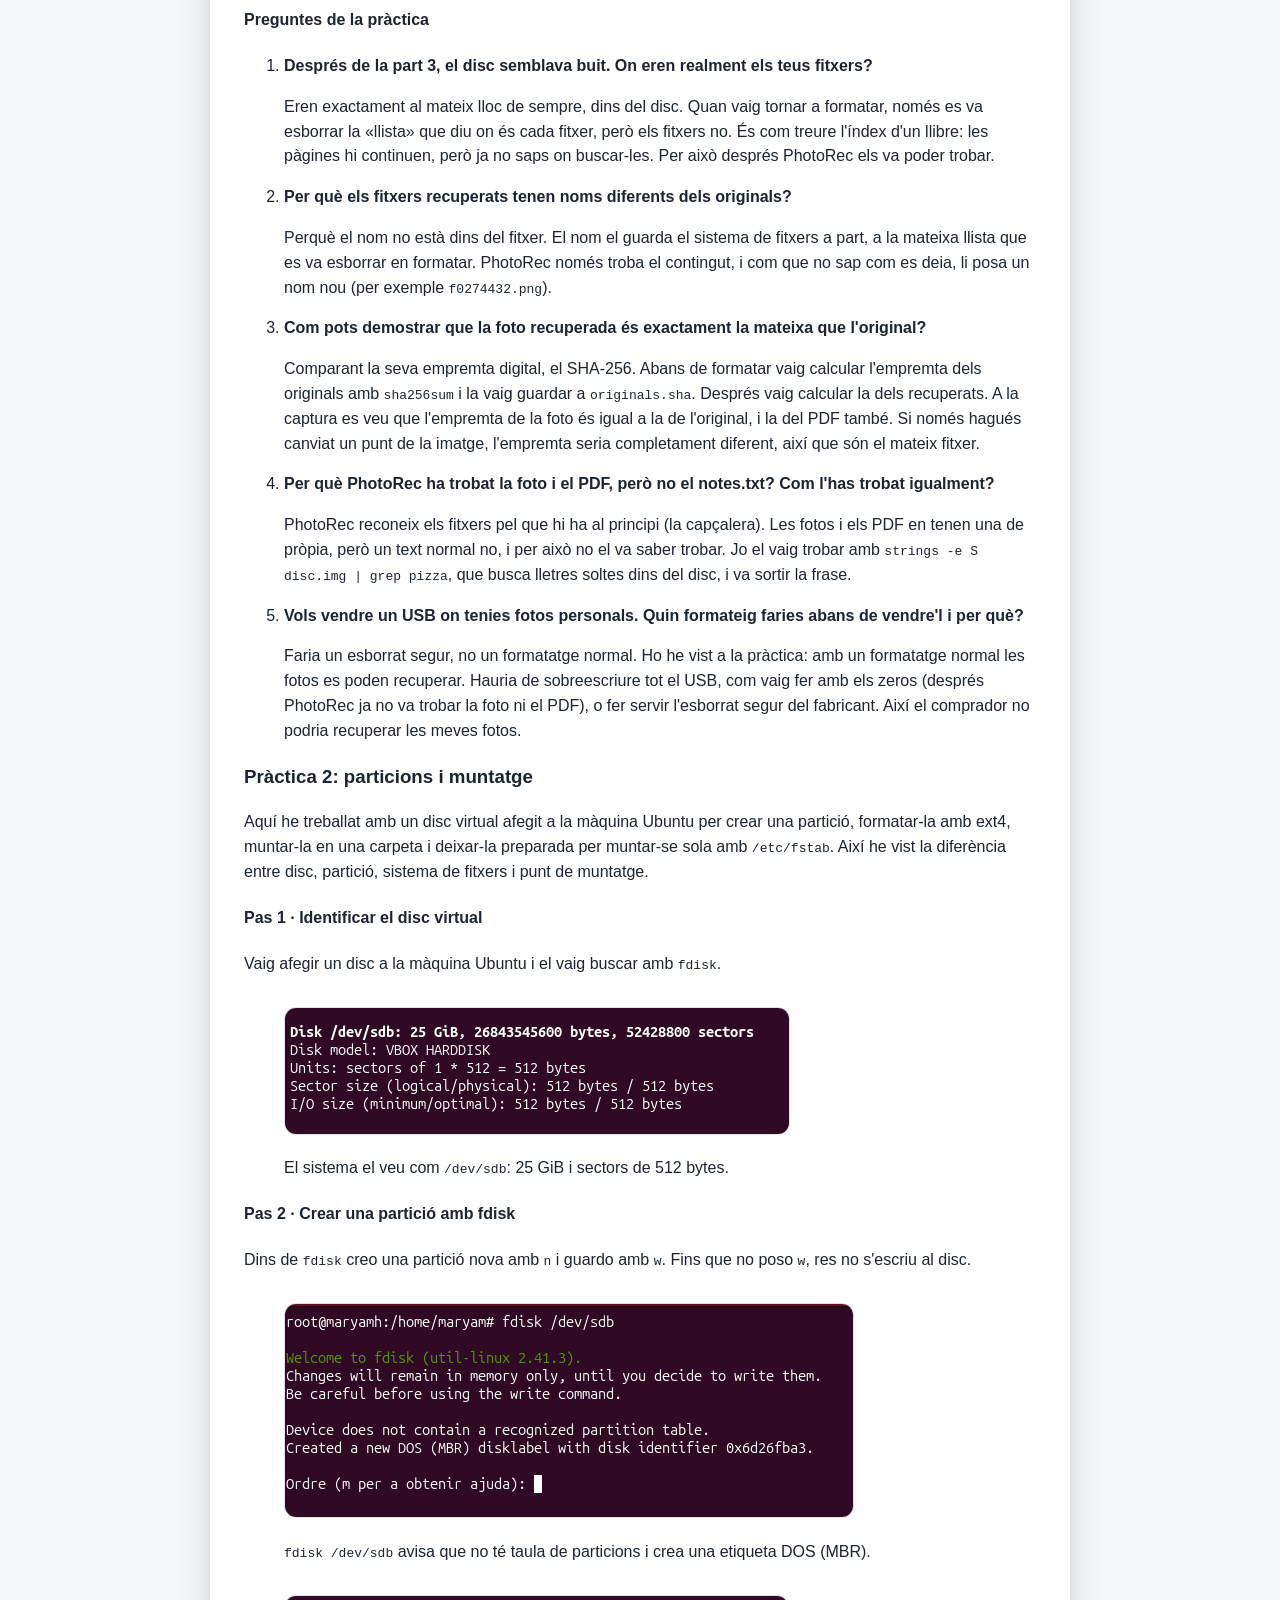
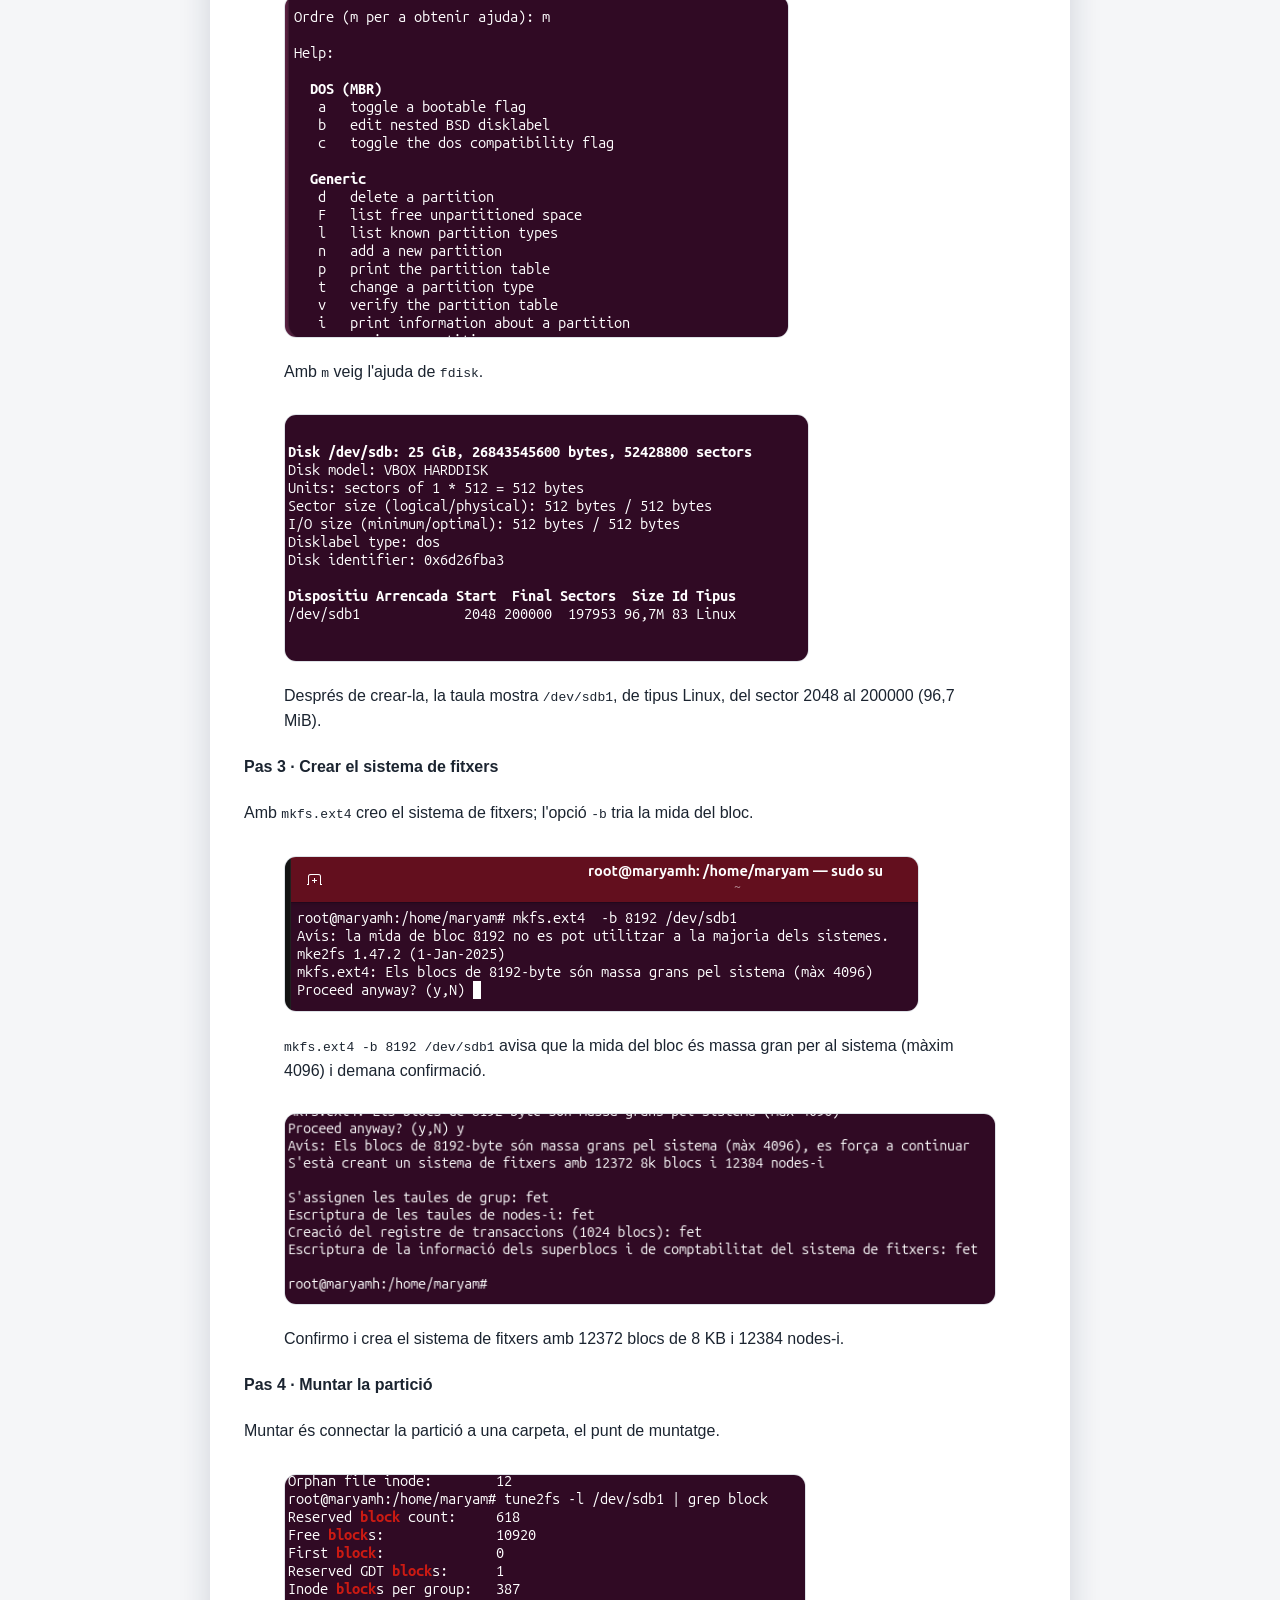
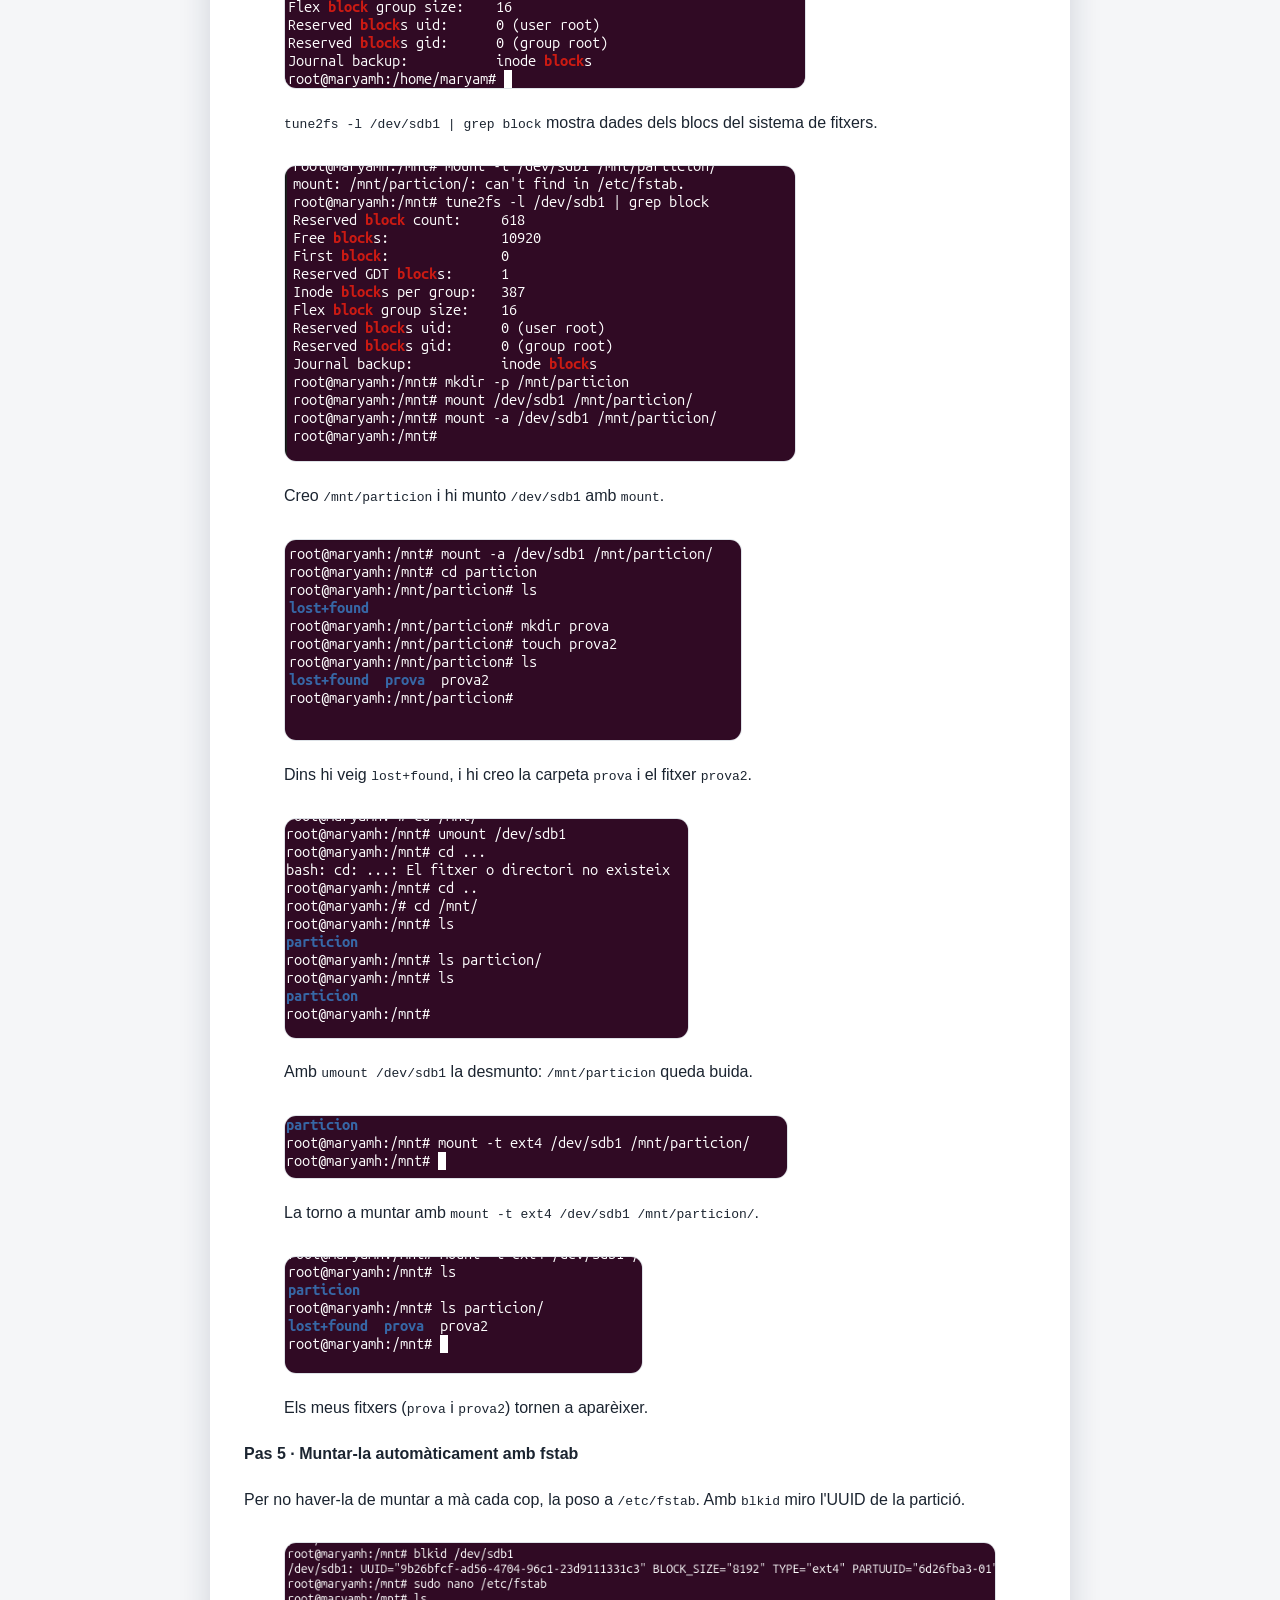
==== commit 9ed79820: "in" ====
--- a/ubuntu/sprint2/index.html
+++ b/ubuntu/sprint2/index.html
@@ -3,7 +3,7 @@
 <head>
 <meta charset="UTF-8">
 <meta name="viewport" content="width=device-width, initial-scale=1.0">
-<title>Sprint 2 · Gestió de la informació del sistema i administració</title>
+<title>Sprint 2 · Gestió de discos, processos, usuaris i permisos</title>
 <link rel="stylesheet" href="../../css/estils.css">
 </head>
 <body>
@@ -16,8 +16,8 @@
   </nav>
   <div class="hero-titol">
     <p class="miguetes"><a href="../../index.html">Portada</a> / <a href="../../sprints.html">Índex de sprints</a> / Sprint 2</p>
-    <h1>Sprint 2 · Gestió de la informació del sistema i administració</h1>
-    <p class="subtitol">Índex dels apartats i les pràctiques d’aquest sprint</p>
+    <h1>Sprint 2 · Gestió de discos, processos, usuaris i permisos</h1>
+    <p class="subtitol">Índex de la teoria i les pràctiques d'aquest sprint</p>
   </div>
 </header>
 
@@ -194,11 +194,16 @@
         <figure><img src="img/rec-23.png" alt="Per netejar, esborro disc.img, les carpetes recuperades i originals.sha amb rm -rf. A ~/practica només queden els tres fitxers originals." loading="lazy"><figcaption>Per netejar, esborro <code>disc.img</code>, les carpetes recuperades i <code>originals.sha</code> amb <code>rm -rf</code>. A <code>~/practica</code> només queden els tres fitxers originals.</figcaption></figure>
     <h4>Preguntes de la pràctica</h4>
     <ol>
-      <li><strong>Després de la part 3, el disc semblava buit. On eren realment els fitxers?</strong><br>Als mateixos blocs de sempre. En formatar només es crea un sistema de fitxers nou, és a dir, s'esborra l'índex que diu on són les coses, però no s'esborren les dades.</li>
-      <li><strong>Per què els fitxers recuperats tenen noms diferents dels originals?</strong><br>El nom no és dins del fitxer, sinó a les metadades del sistema de fitxers. En formatar-se es perden, i PhotoRec només recupera el contingut i li posa un nom nou.</li>
-      <li><strong>Com puc demostrar que la foto recuperada és exactament la mateixa que l'original?</strong><br>Calculant el SHA-256 de totes dues. Si el resultat és igual, els fitxers són idèntics byte a byte; a la captura coincideixen.</li>
-      <li><strong>Per què PhotoRec ha trobat la foto i el PDF, però no <code>notes.txt</code>? Com l'he trobat igualment?</strong><br>PhotoRec reconeix els fitxers per la seva capçalera, i una foto o un PDF en tenen. Un text pla no en té cap. El vaig trobar amb <code>strings</code> i <code>grep</code>, que busquen text dins del disc.</li>
-      <li><strong>Vull vendre un USB on tenia fotos personals. Quin formatge faria abans de vendre'l i per què?</strong><br>Un formatatge normal no n'hi ha prou, perquè les dades es poden recuperar, com he vist. Faria una sobreescriptura completa (com la dels zeros, o millor amb l'esborrat segur del fabricant) perquè no quedi res per recuperar.</li>
+      <li><strong>Després de la part 3, el disc semblava buit. On eren realment els teus fitxers?</strong>
+        <p>Eren exactament al mateix lloc de sempre, dins del disc. Quan vaig tornar a formatar, només es va esborrar la «llista» que diu on és cada fitxer, però els fitxers no. És com treure l'índex d'un llibre: les pàgines hi continuen, però ja no saps on buscar-les. Per això després PhotoRec els va poder trobar.</p></li>
+      <li><strong>Per què els fitxers recuperats tenen noms diferents dels originals?</strong>
+        <p>Perquè el nom no està dins del fitxer. El nom el guarda el sistema de fitxers a part, a la mateixa llista que es va esborrar en formatar. PhotoRec només troba el contingut, i com que no sap com es deia, li posa un nom nou (per exemple <code>f0274432.png</code>).</p></li>
+      <li><strong>Com pots demostrar que la foto recuperada és exactament la mateixa que l'original?</strong>
+        <p>Comparant la seva empremta digital, el SHA-256. Abans de formatar vaig calcular l'empremta dels originals amb <code>sha256sum</code> i la vaig guardar a <code>originals.sha</code>. Després vaig calcular la dels recuperats. A la captura es veu que l'empremta de la foto és igual a la de l'original, i la del PDF també. Si només hagués canviat un punt de la imatge, l'empremta seria completament diferent, així que són el mateix fitxer.</p></li>
+      <li><strong>Per què PhotoRec ha trobat la foto i el PDF, però no el notes.txt? Com l'has trobat igualment?</strong>
+        <p>PhotoRec reconeix els fitxers pel que hi ha al principi (la capçalera). Les fotos i els PDF en tenen una de pròpia, però un text normal no, i per això no el va saber trobar. Jo el vaig trobar amb <code>strings -e S disc.img | grep pizza</code>, que busca lletres soltes dins del disc, i va sortir la frase.</p></li>
+      <li><strong>Vols vendre un USB on tenies fotos personals. Quin formateig faries abans de vendre'l i per què?</strong>
+        <p>Faria un esborrat segur, no un formatatge normal. Ho he vist a la pràctica: amb un formatatge normal les fotos es poden recuperar. Hauria de sobreescriure tot el USB, com vaig fer amb els zeros (després PhotoRec ja no va trobar la foto ni el PDF), o fer servir l'esborrat segur del fabricant. Així el comprador no podria recuperar les meves fotos.</p></li>
     </ol>
 
     <h3 id="pract2">Pràctica 2: particions i muntatge</h3>
@@ -491,7 +496,7 @@
     </a>
     <span>Contingut sota llicència <a href="https://creativecommons.org/licenses/by-nc-sa/4.0/deed.ca" target="_blank" rel="license noopener">CC BY-NC-SA 4.0</a></span>
   </p>
-  <p class="autoria">Autor/a: <strong>Merieme Hamdi Oukhelfen</strong> · Sprint 2 · Sistemes Operatius (ISOPJ1)</p>
+  <p class="autoria">Autor/a: <strong>EL_TEU_NOM</strong> · Sprint 2 · Sistemes Operatius (ISOPJ1)</p>
 </footer>
 
 </body>
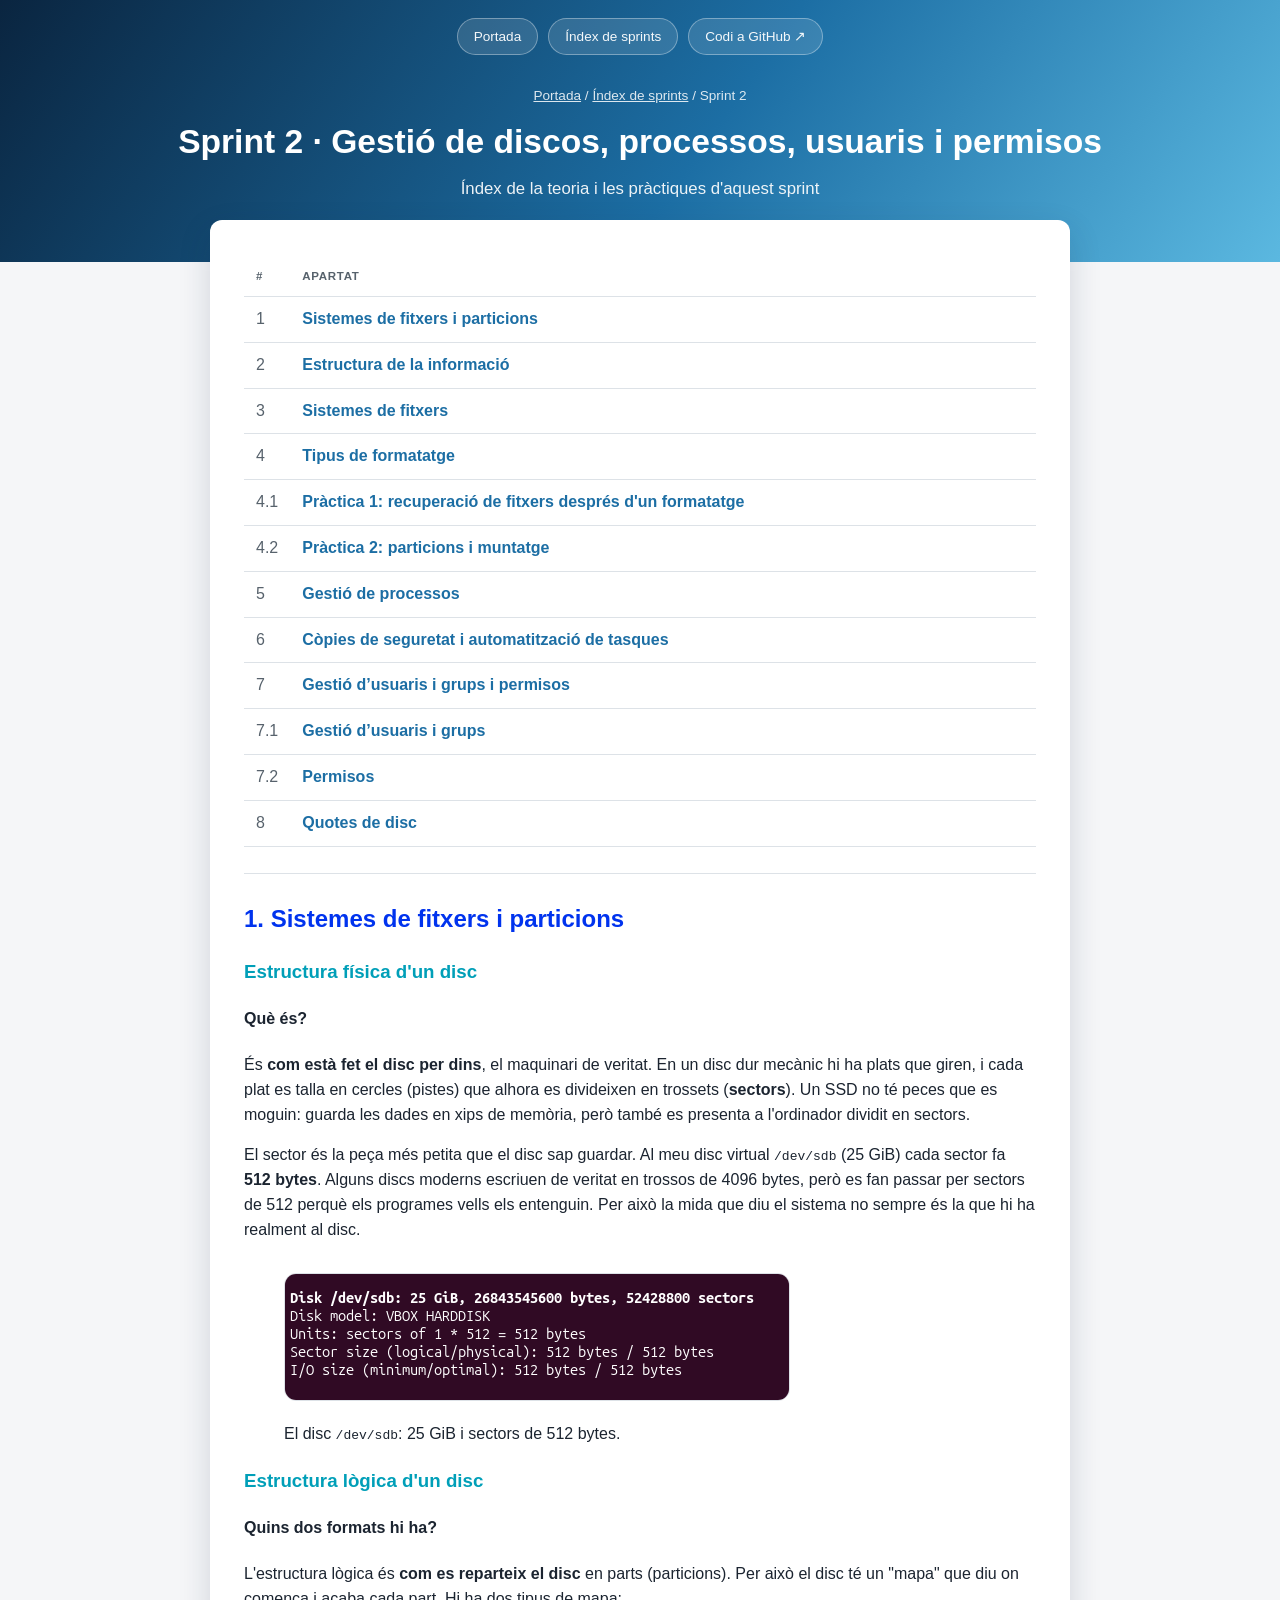
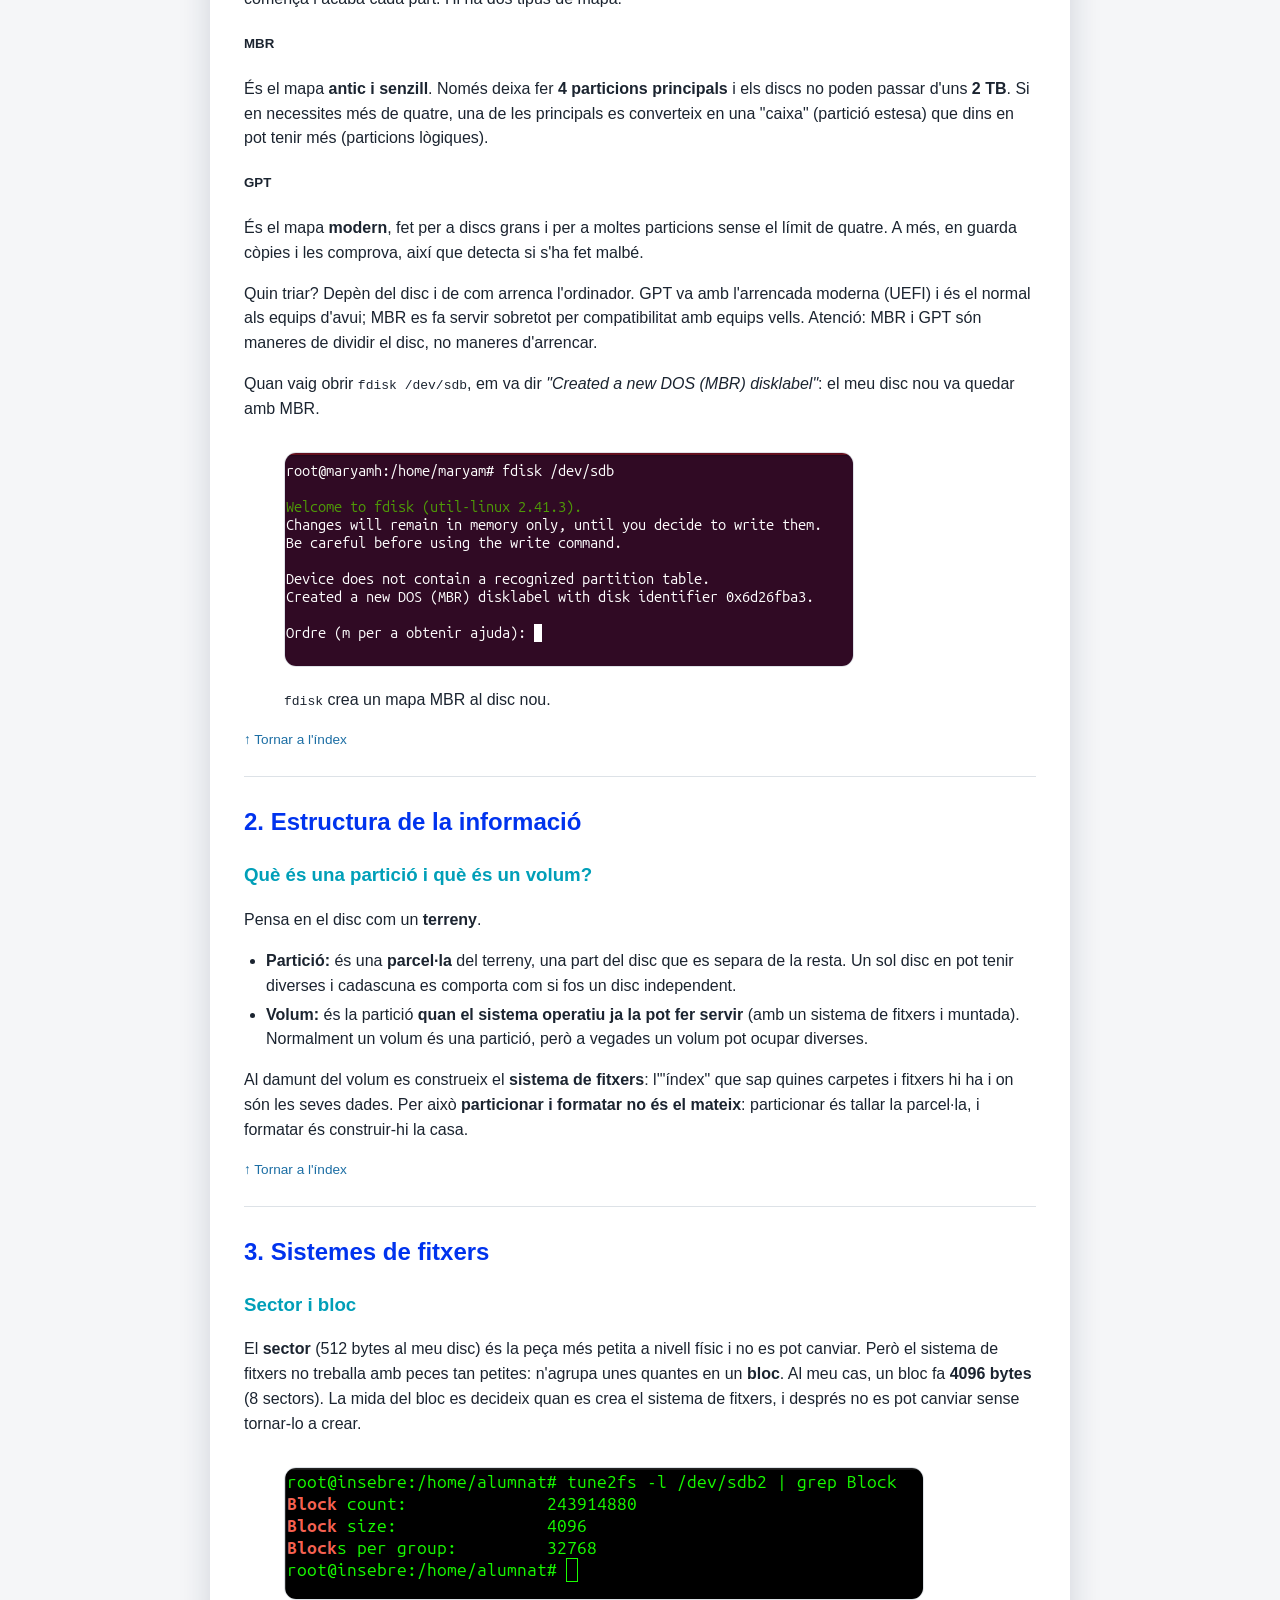
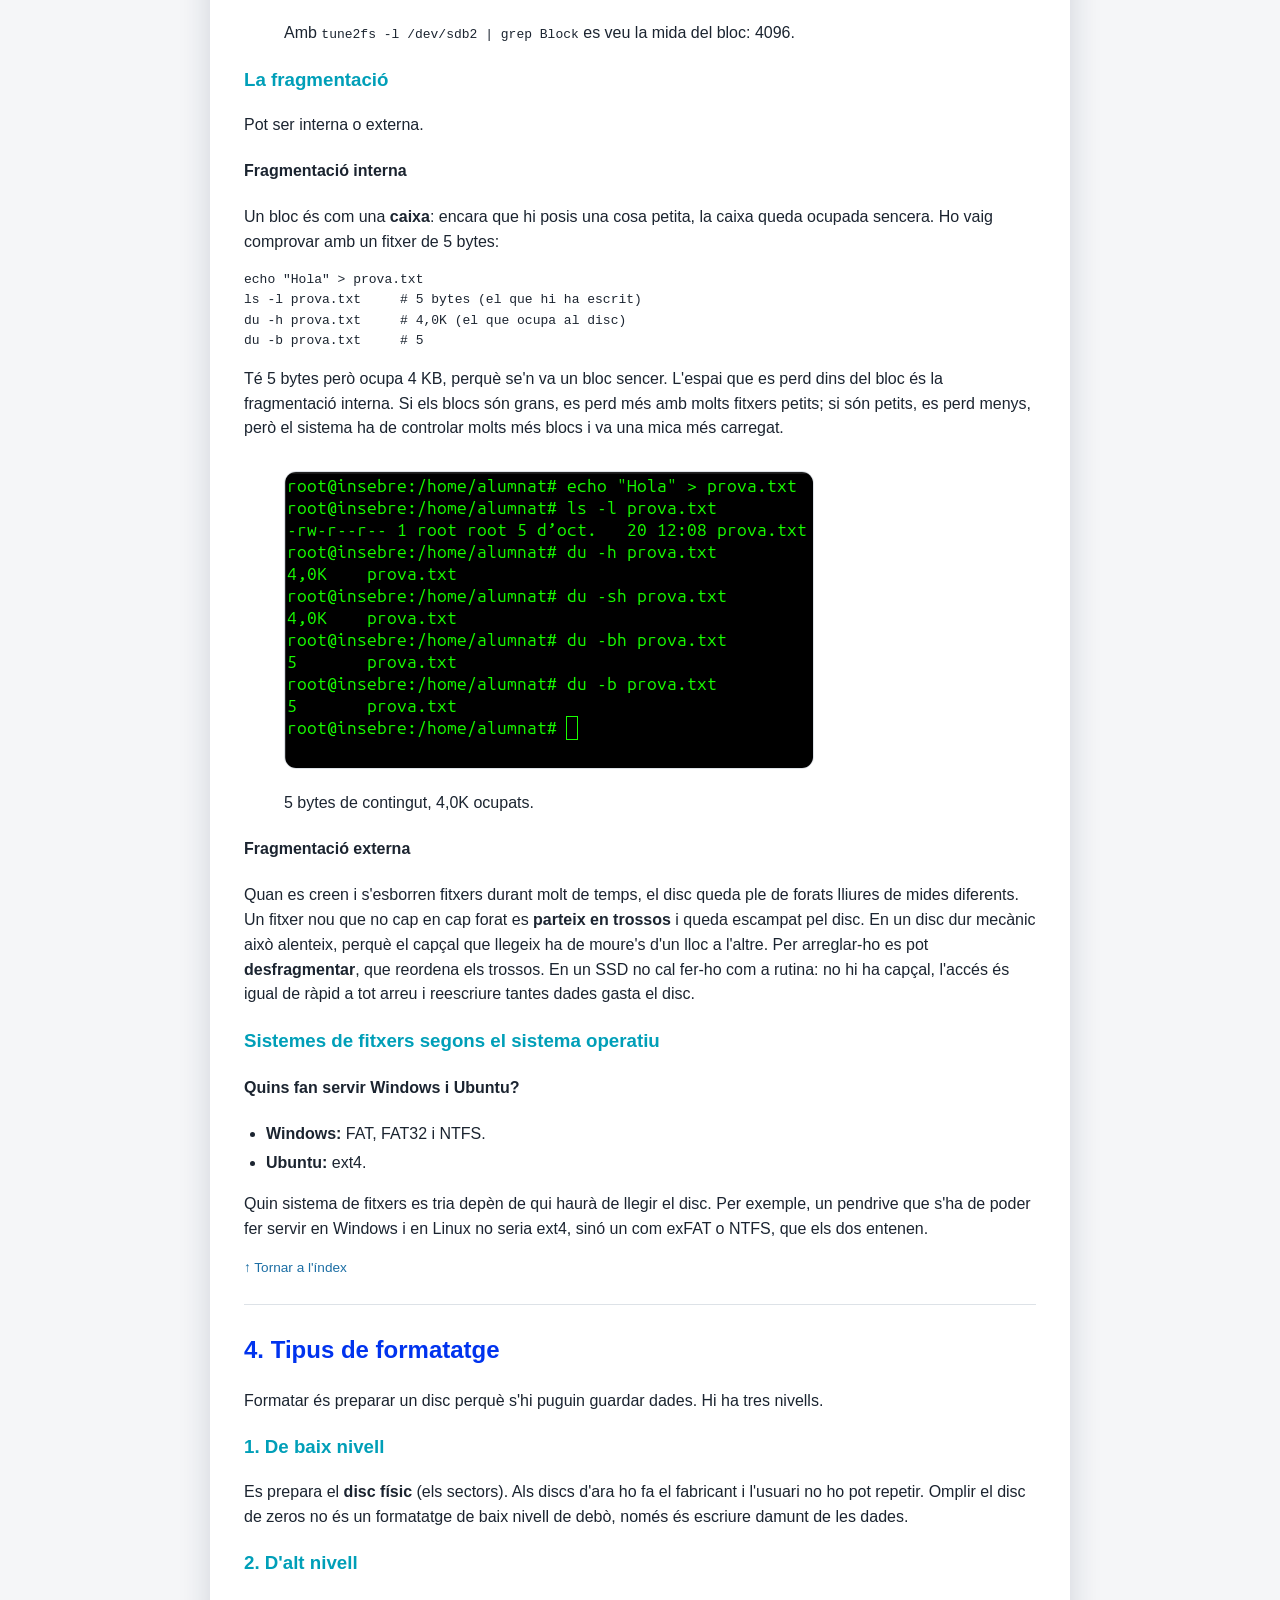
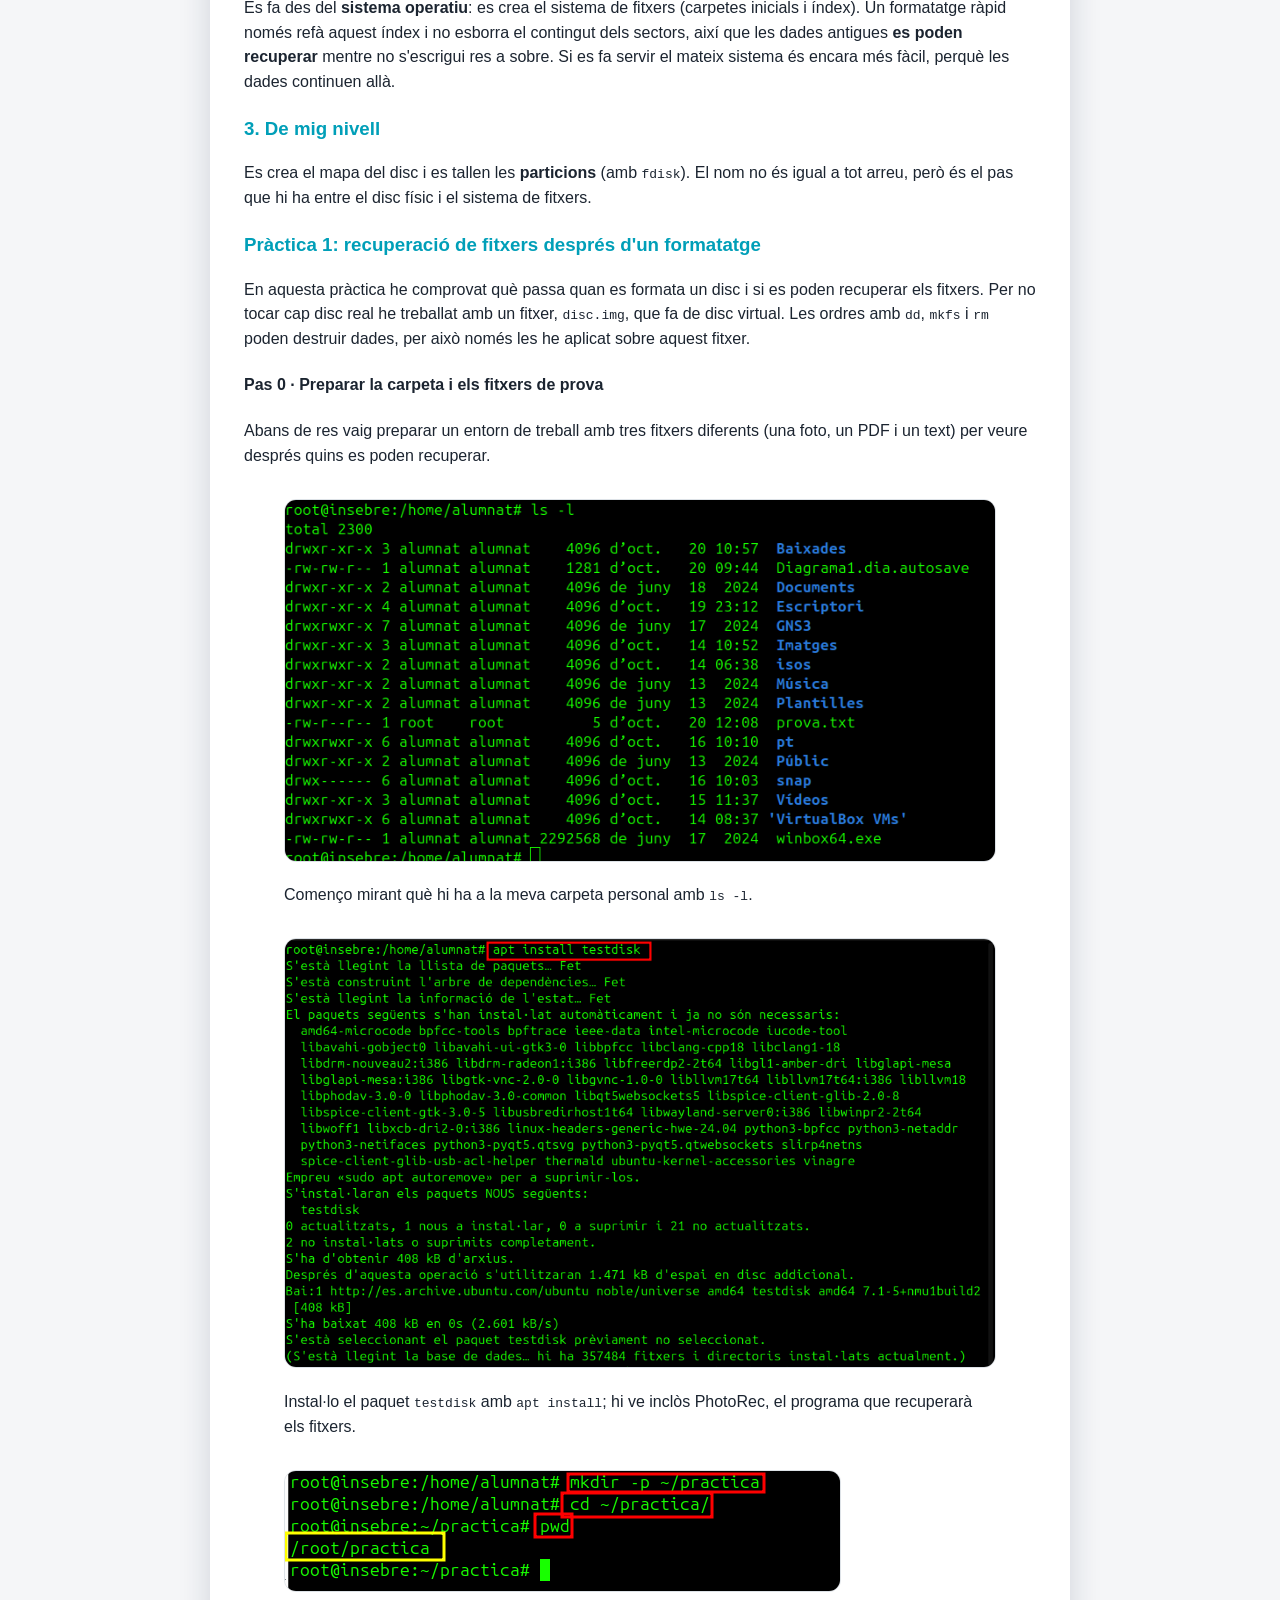
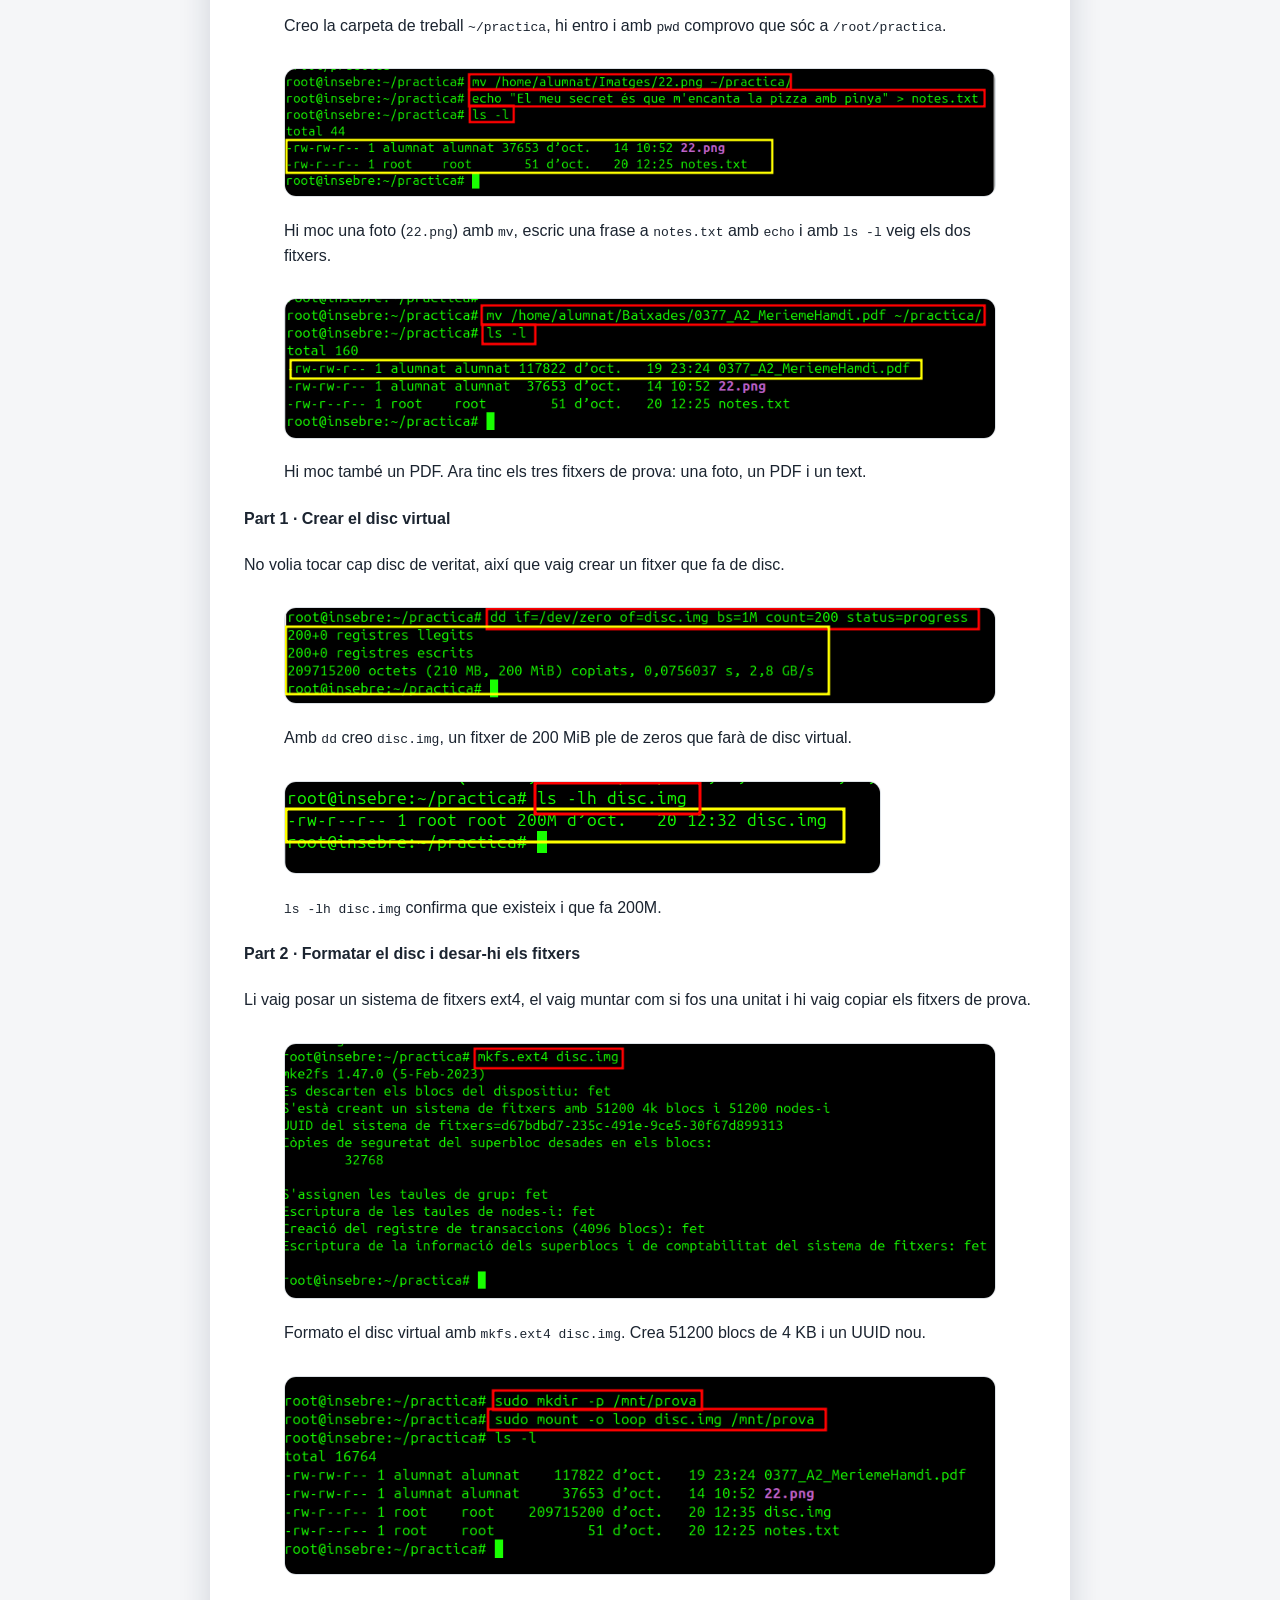
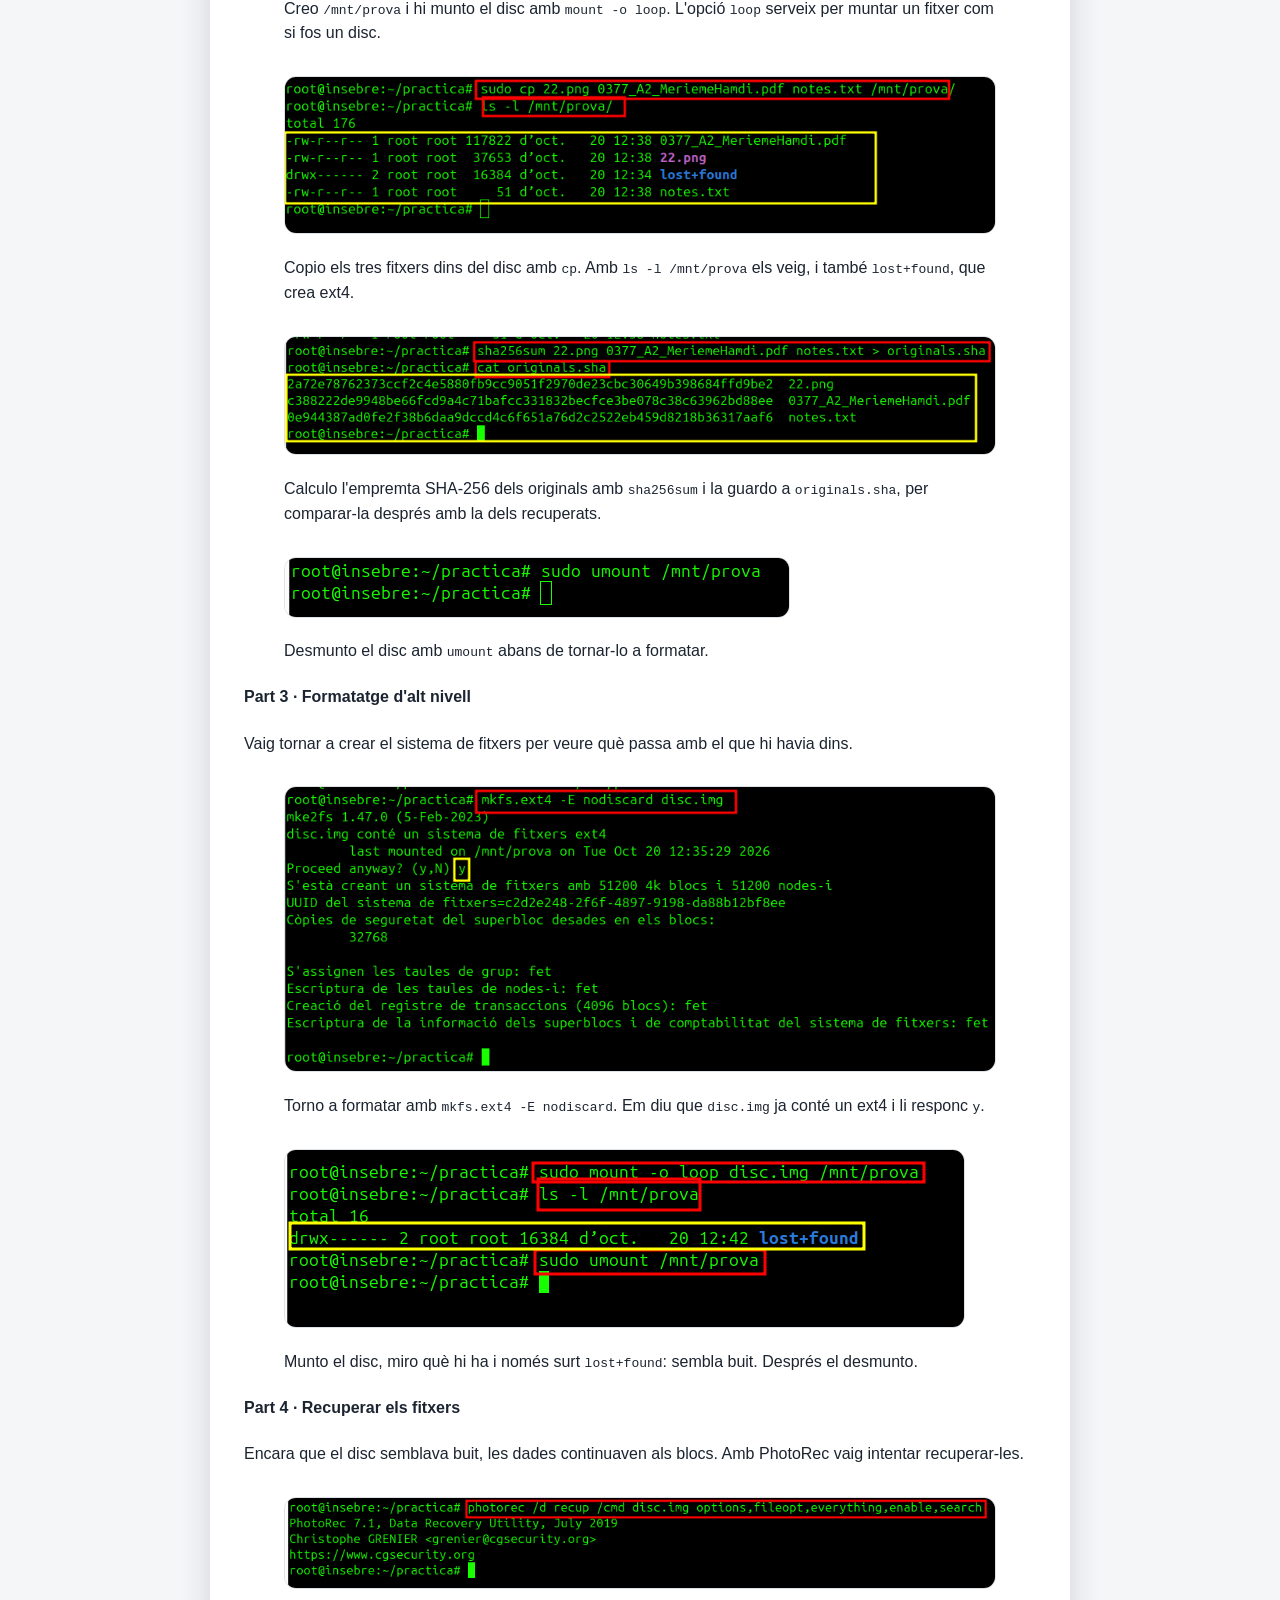
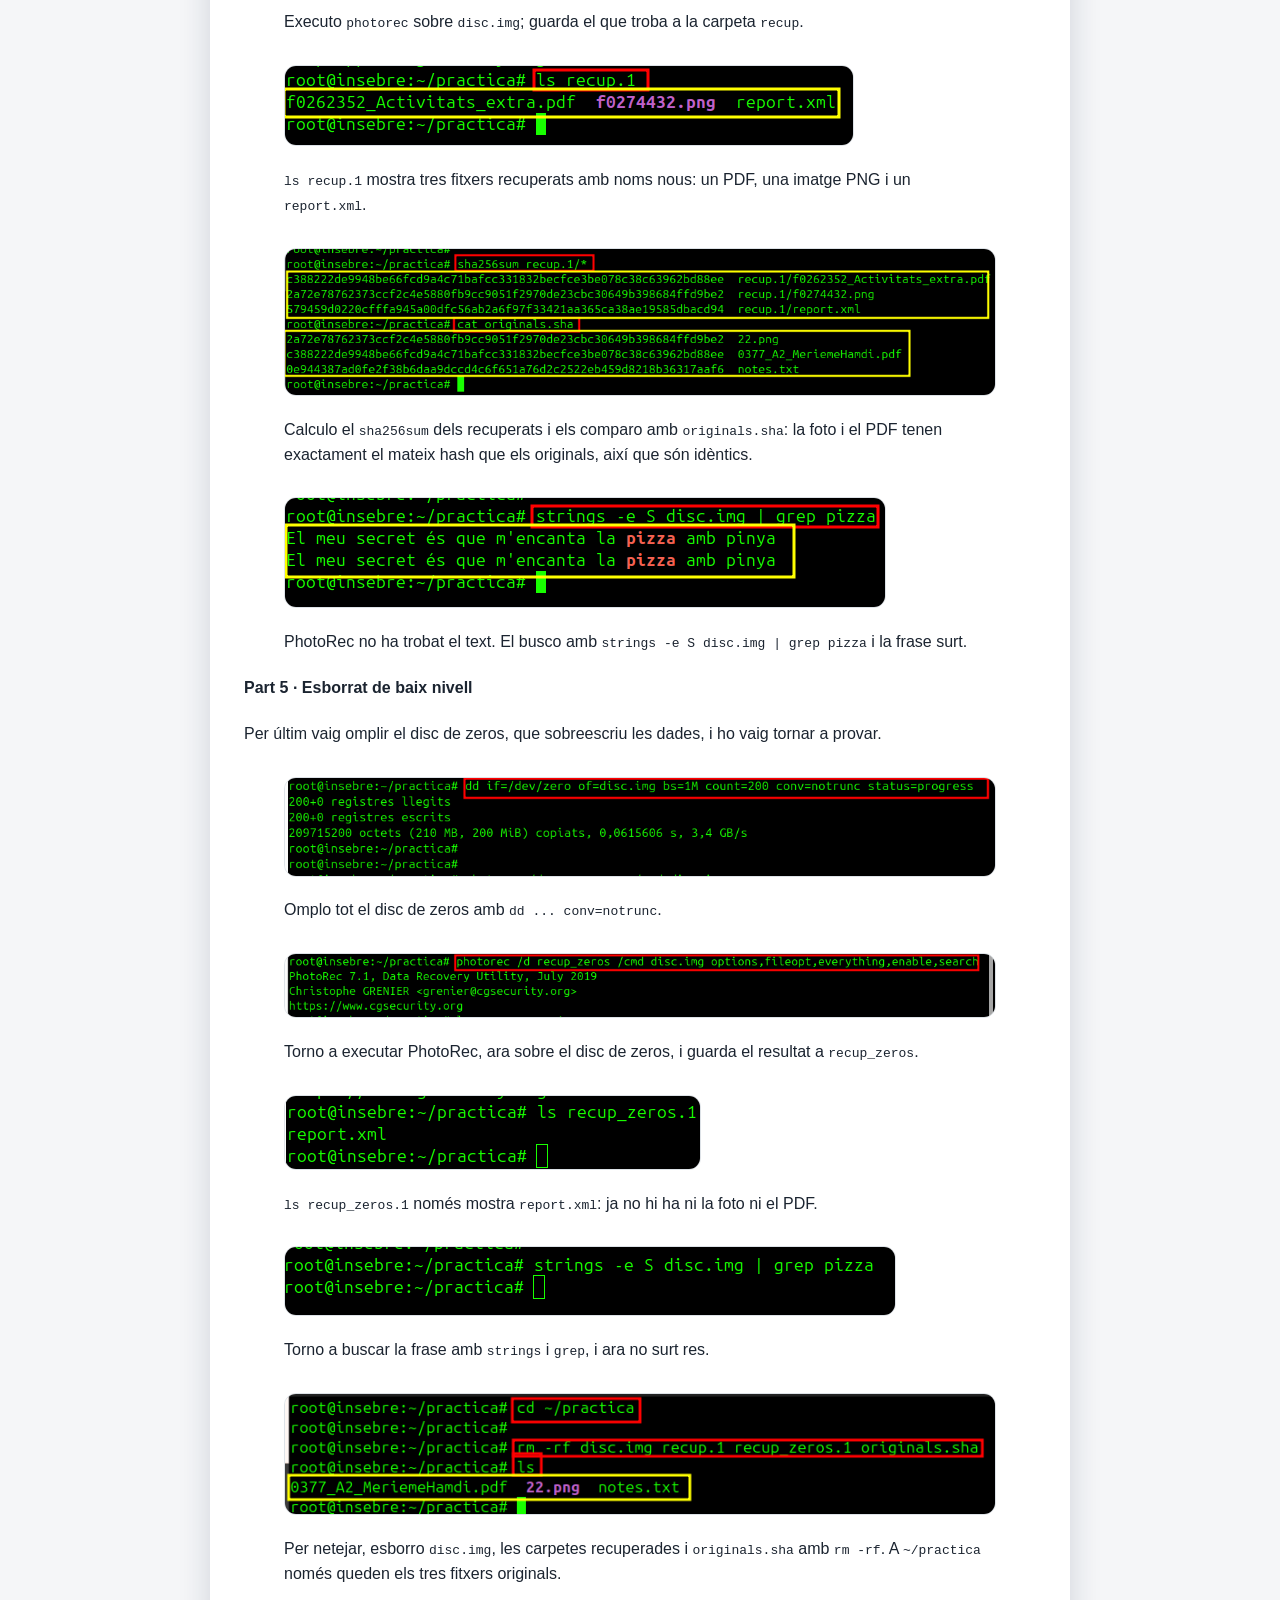
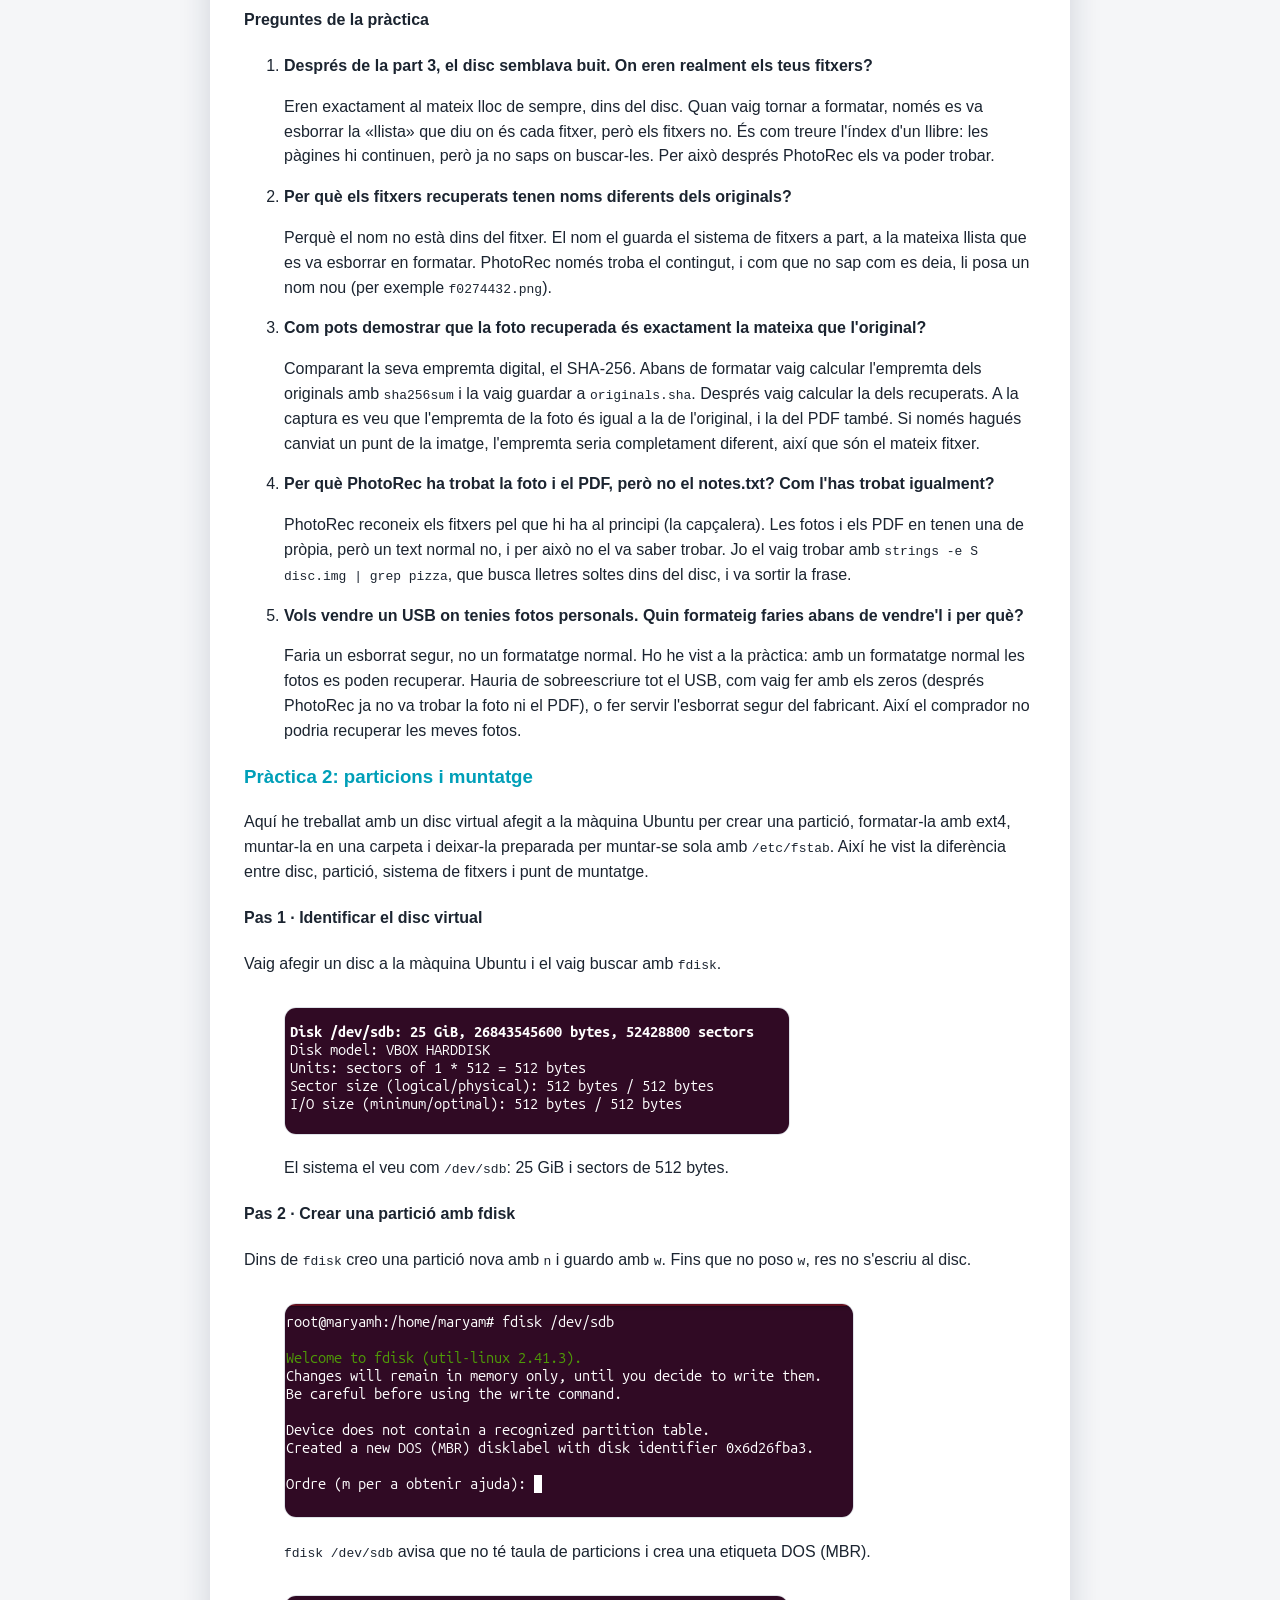
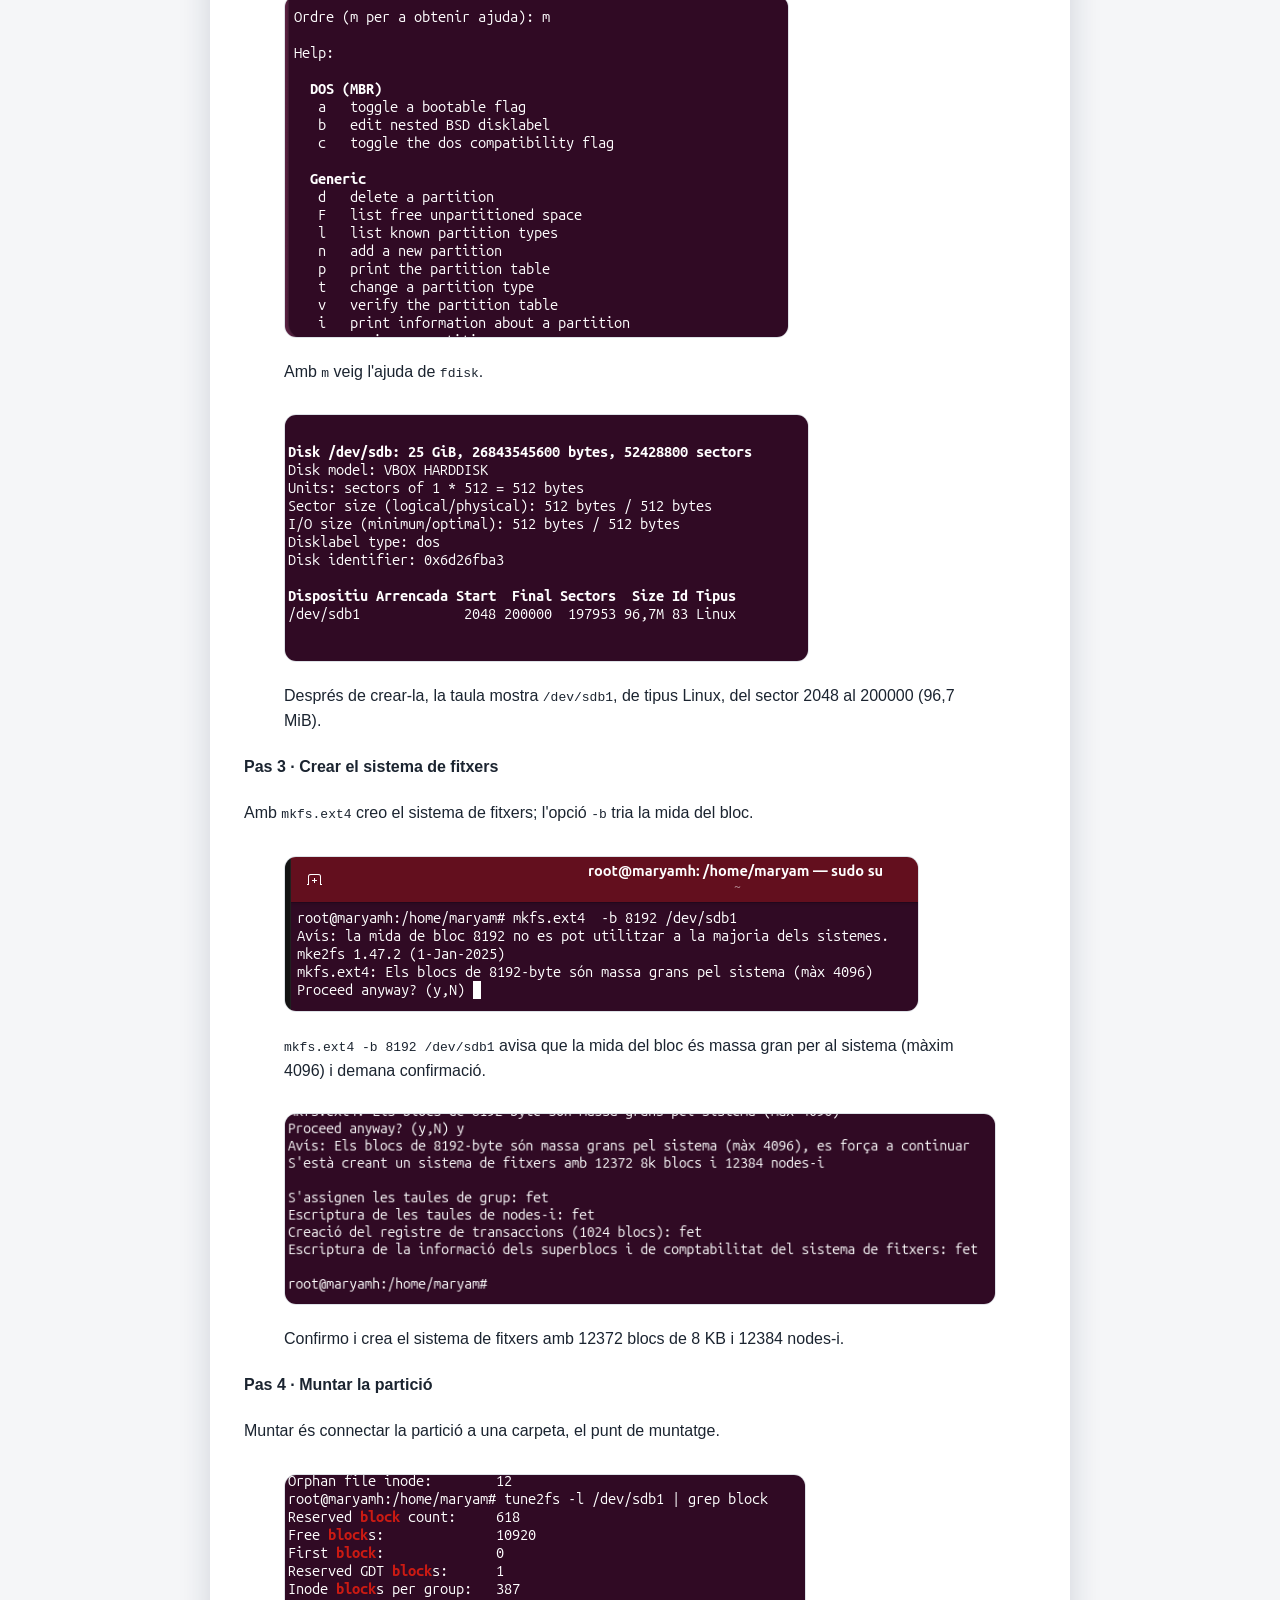
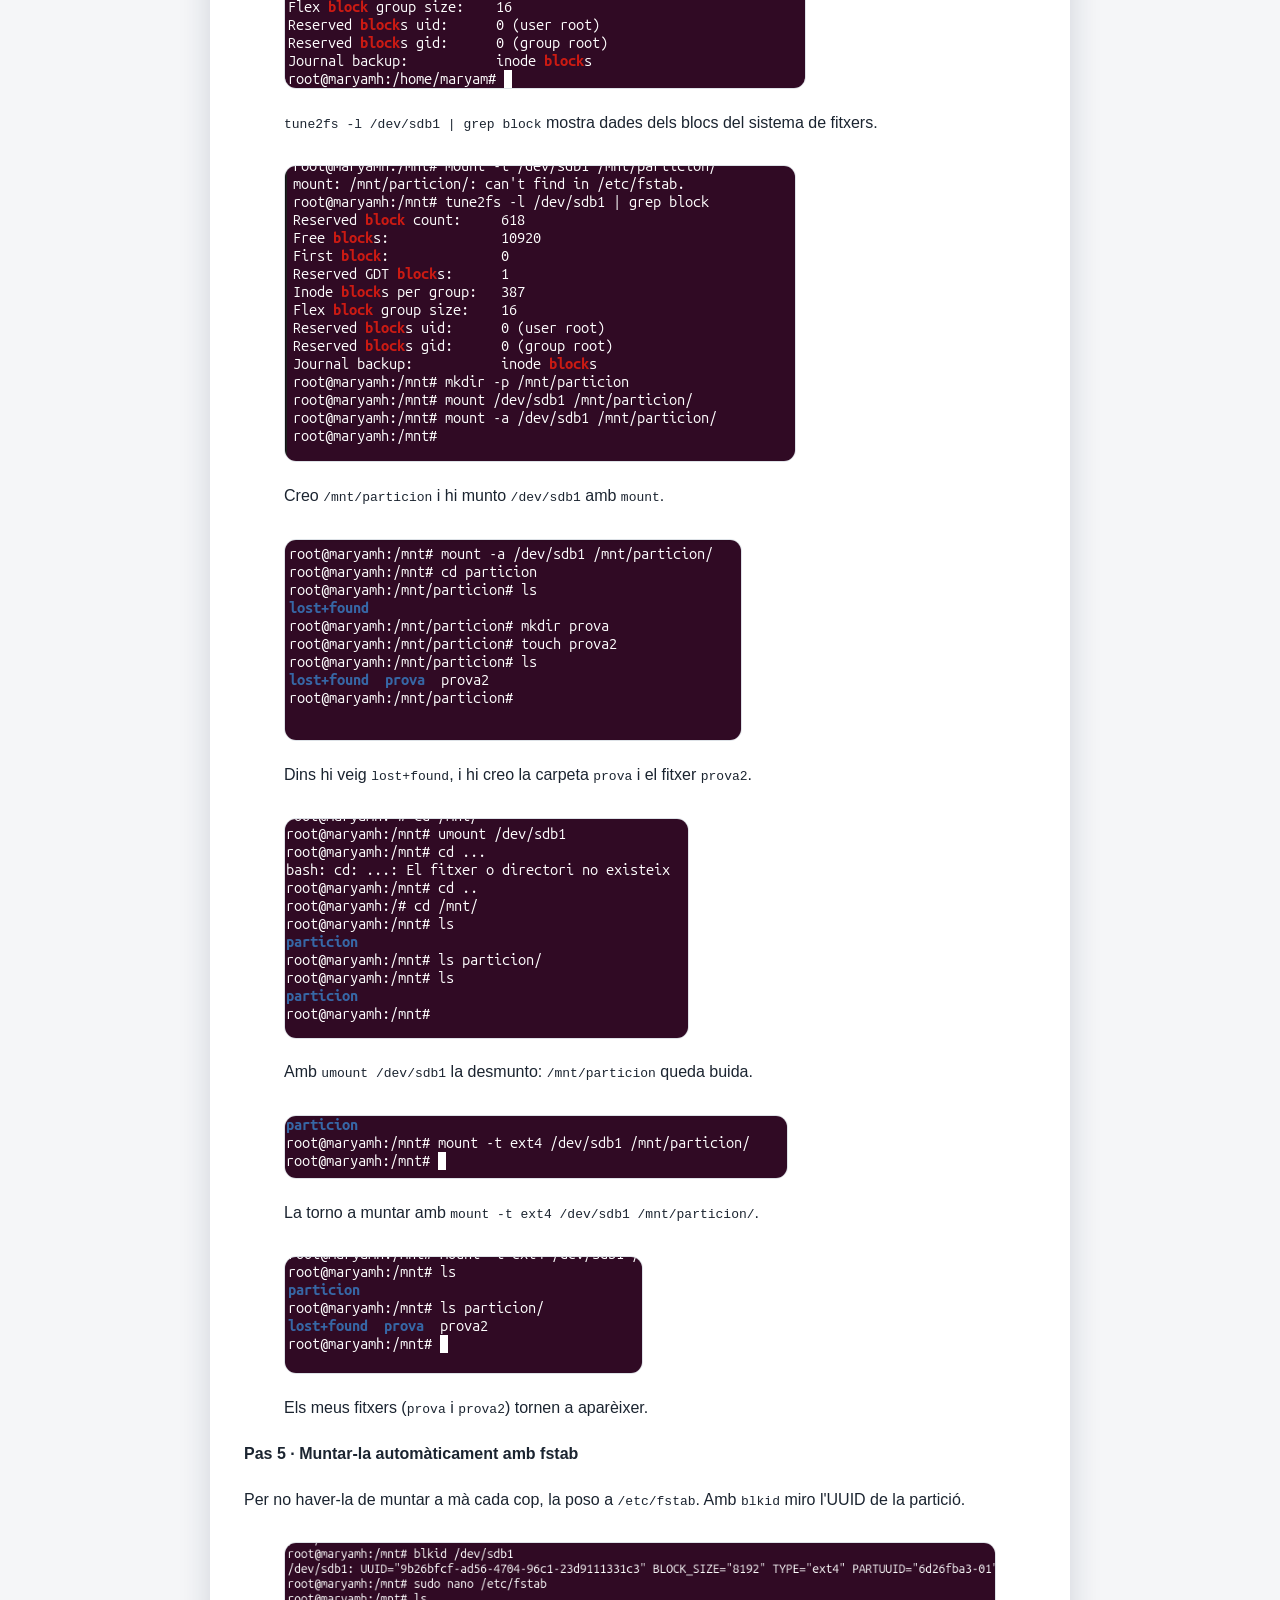
==== commit 14d8ad40: "actualitzar" ====
--- a/ubuntu/sprint2/index.html
+++ b/ubuntu/sprint2/index.html
@@ -5,7 +5,7 @@
 <meta name="viewport" content="width=device-width, initial-scale=1.0">
 <title>Sprint 2 · Gestió de discos, processos, usuaris i permisos</title>
 <link rel="stylesheet" href="../../css/estils.css">
-</head>
+<link rel="stylesheet" href="css/estils.css"></head>
 <body>
 
 <header class="hero">
--- a/ubuntu/sprint2/css/estils.css
+++ b/ubuntu/sprint2/css/estils.css
@@ -0,0 +1,11 @@
+/* ubuntu/sprint2/css/estils.css
+   Només el color dels títols dels apartats 1 a 8. Color: #0033ee
+   L'índex no es toca: queda amb els colors normals del web. */
+
+.apartat h2 {
+  color: #0033ee;
+
+}
+.apartat h3 {
+  color: #009fb8;
+}
